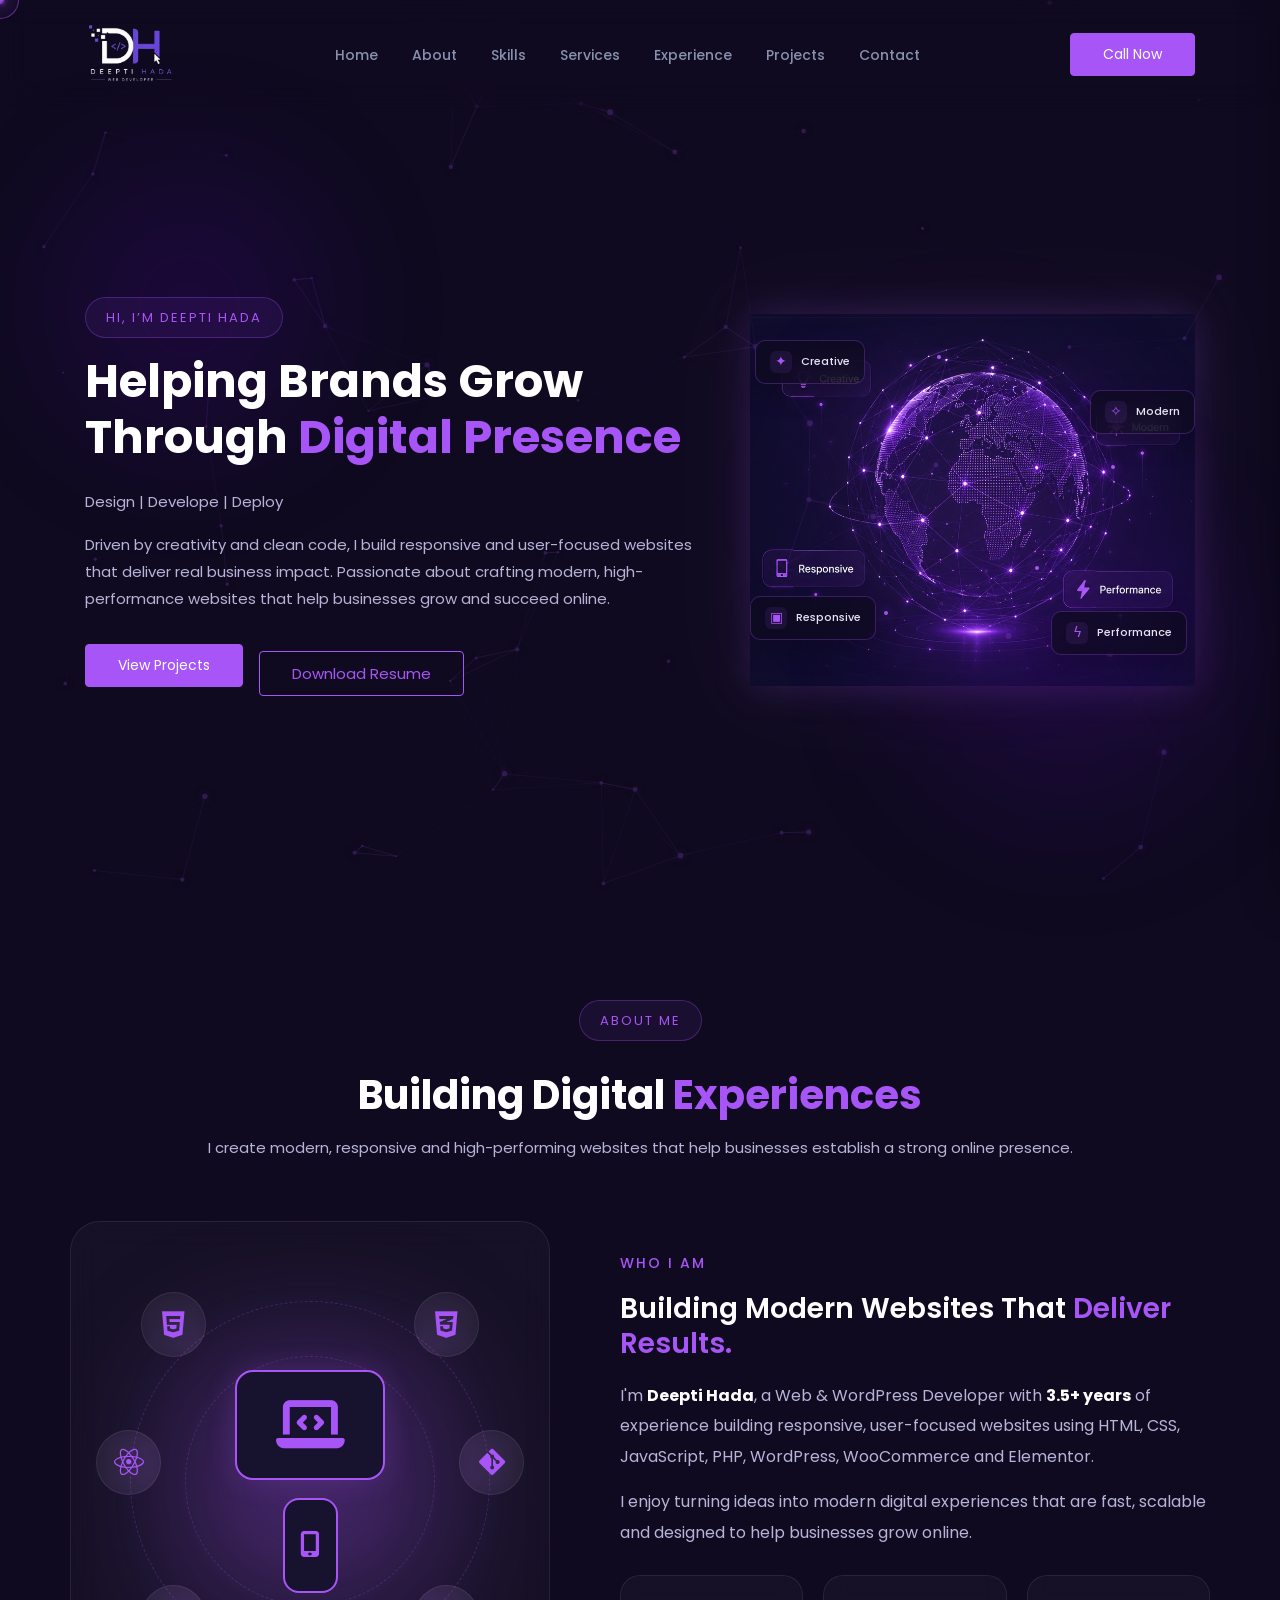
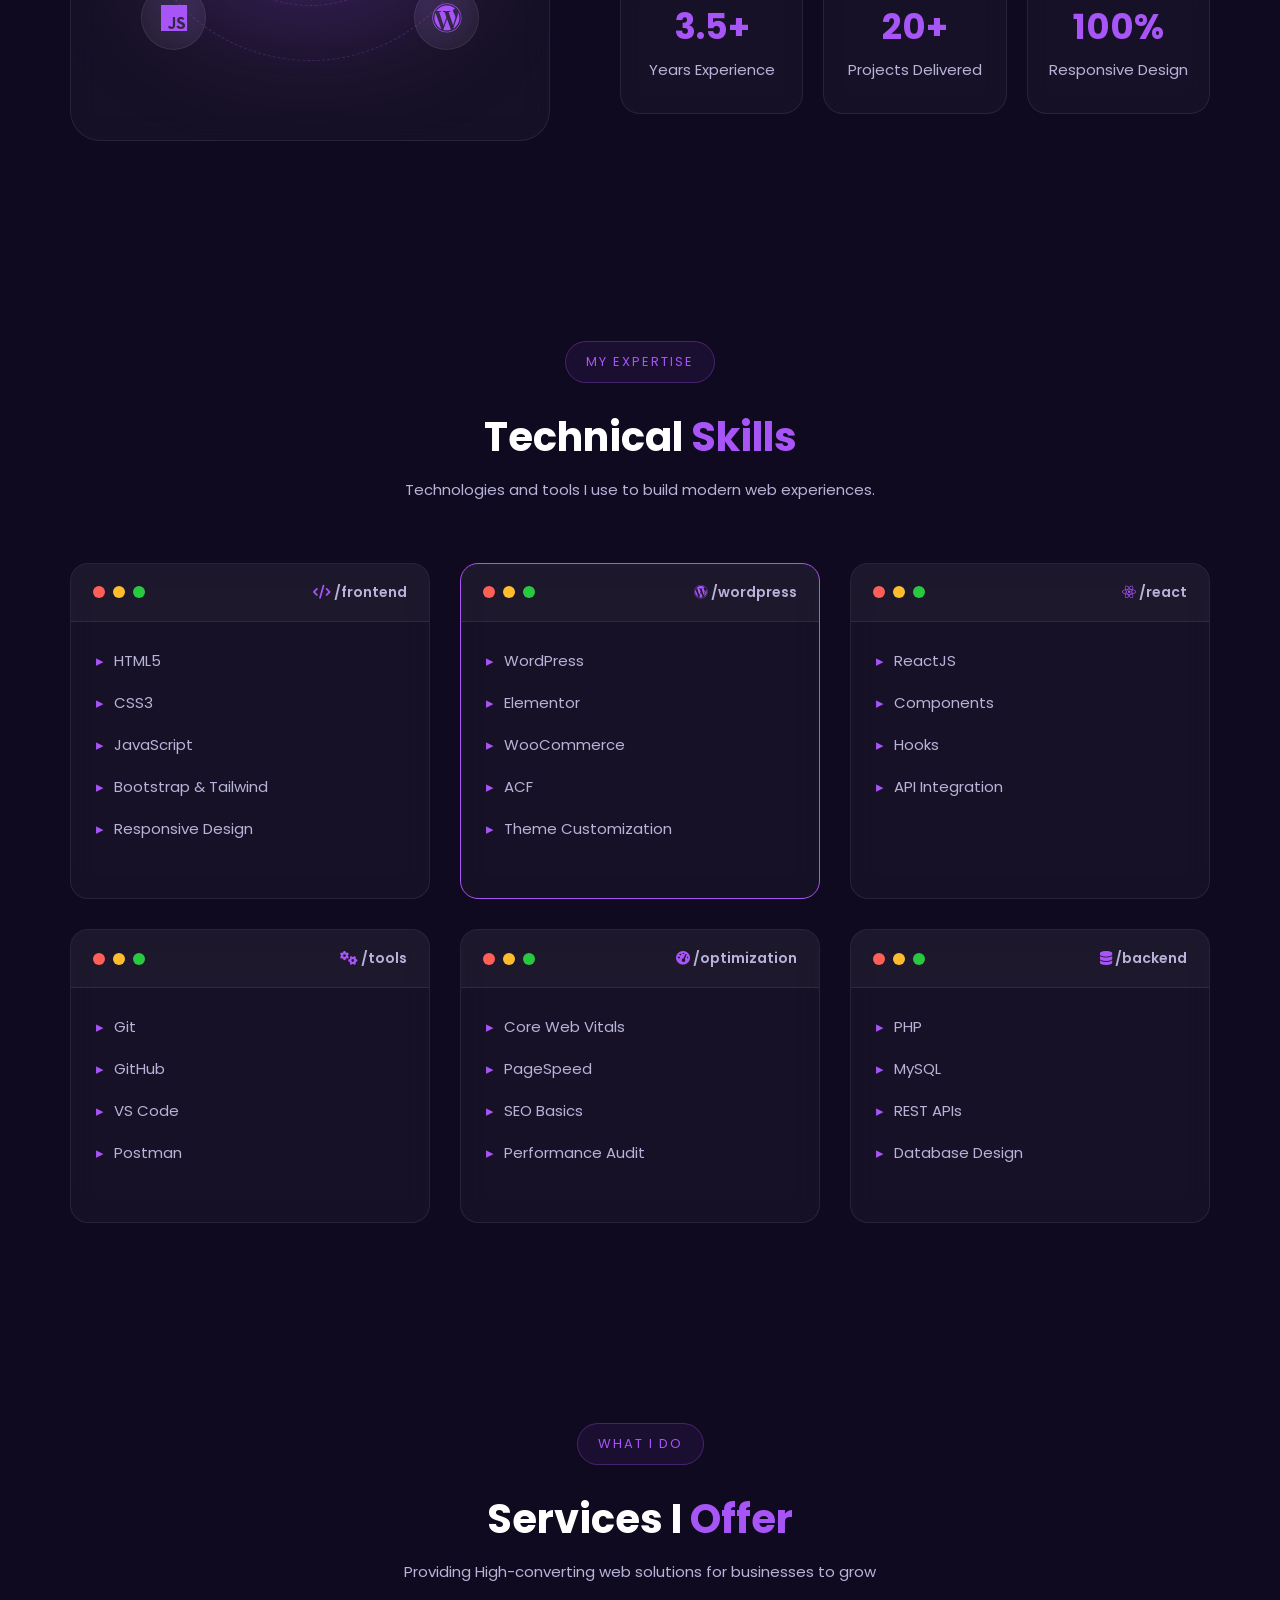
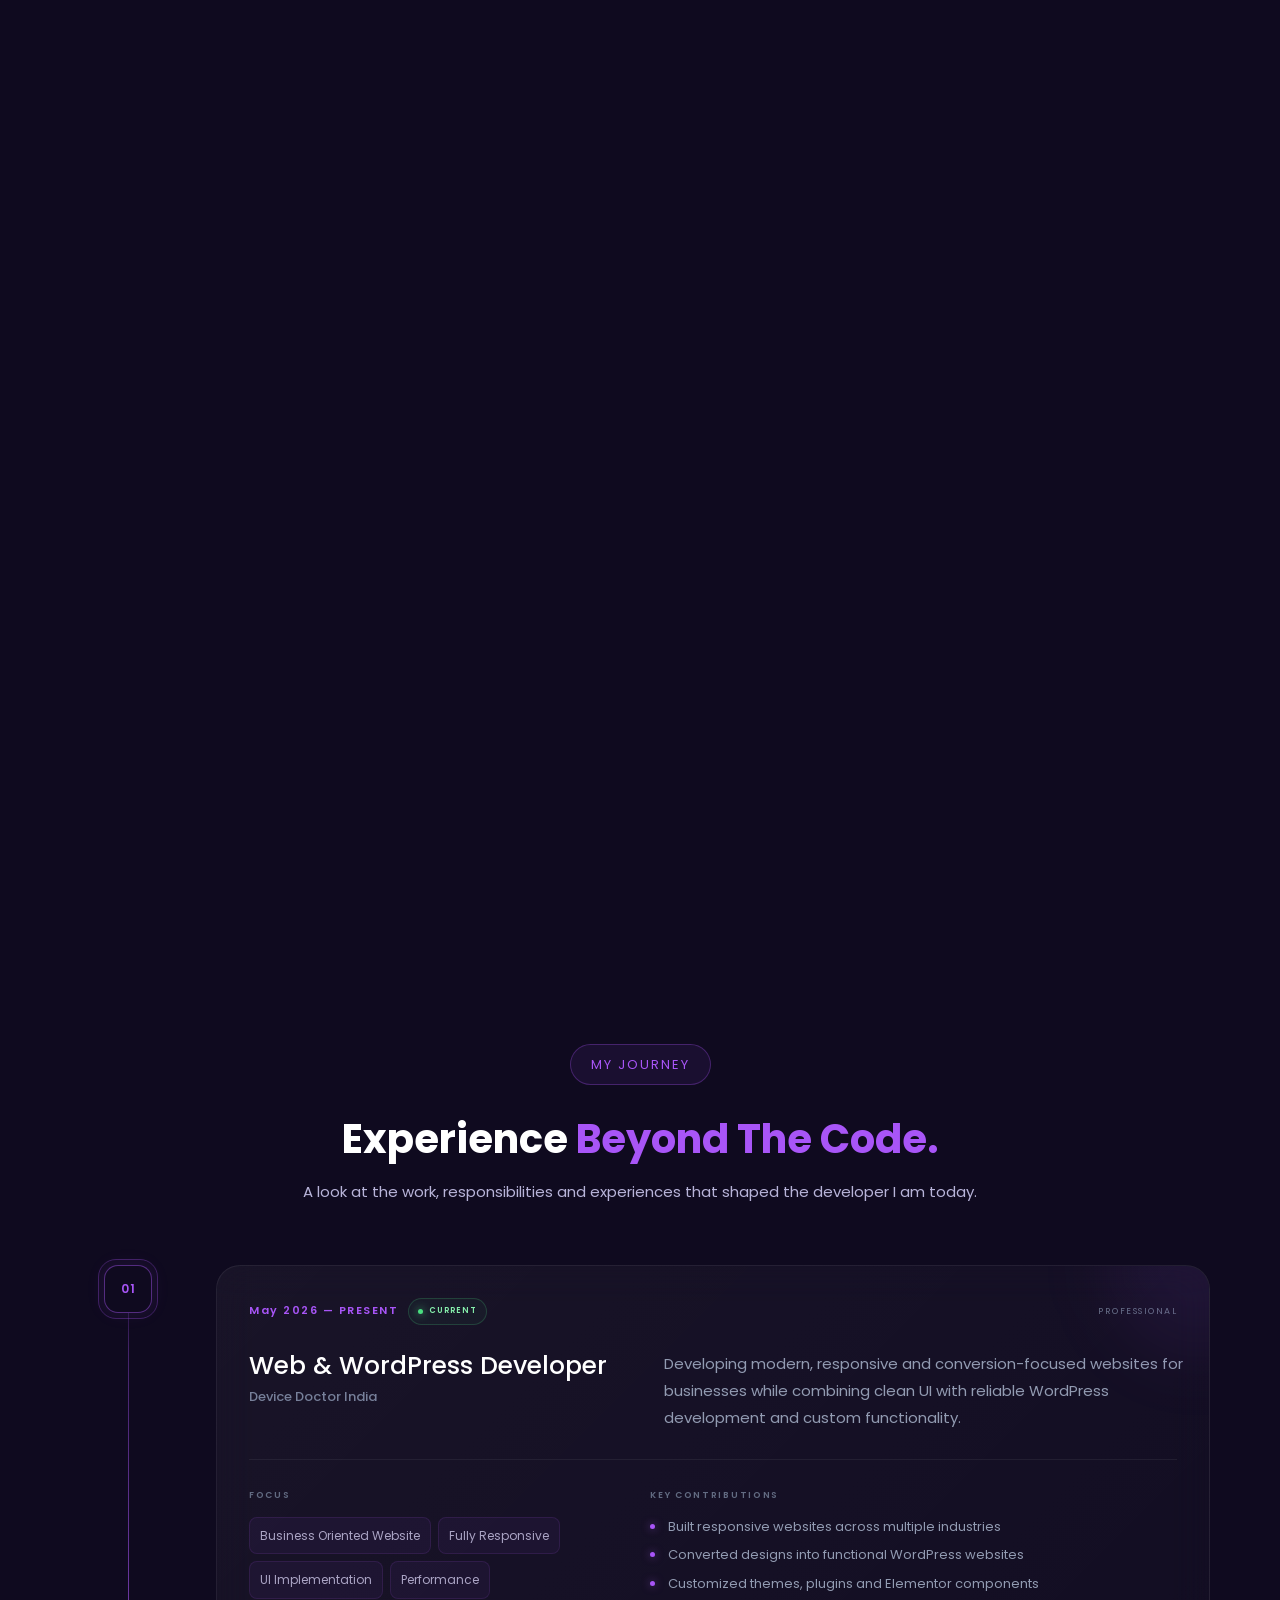
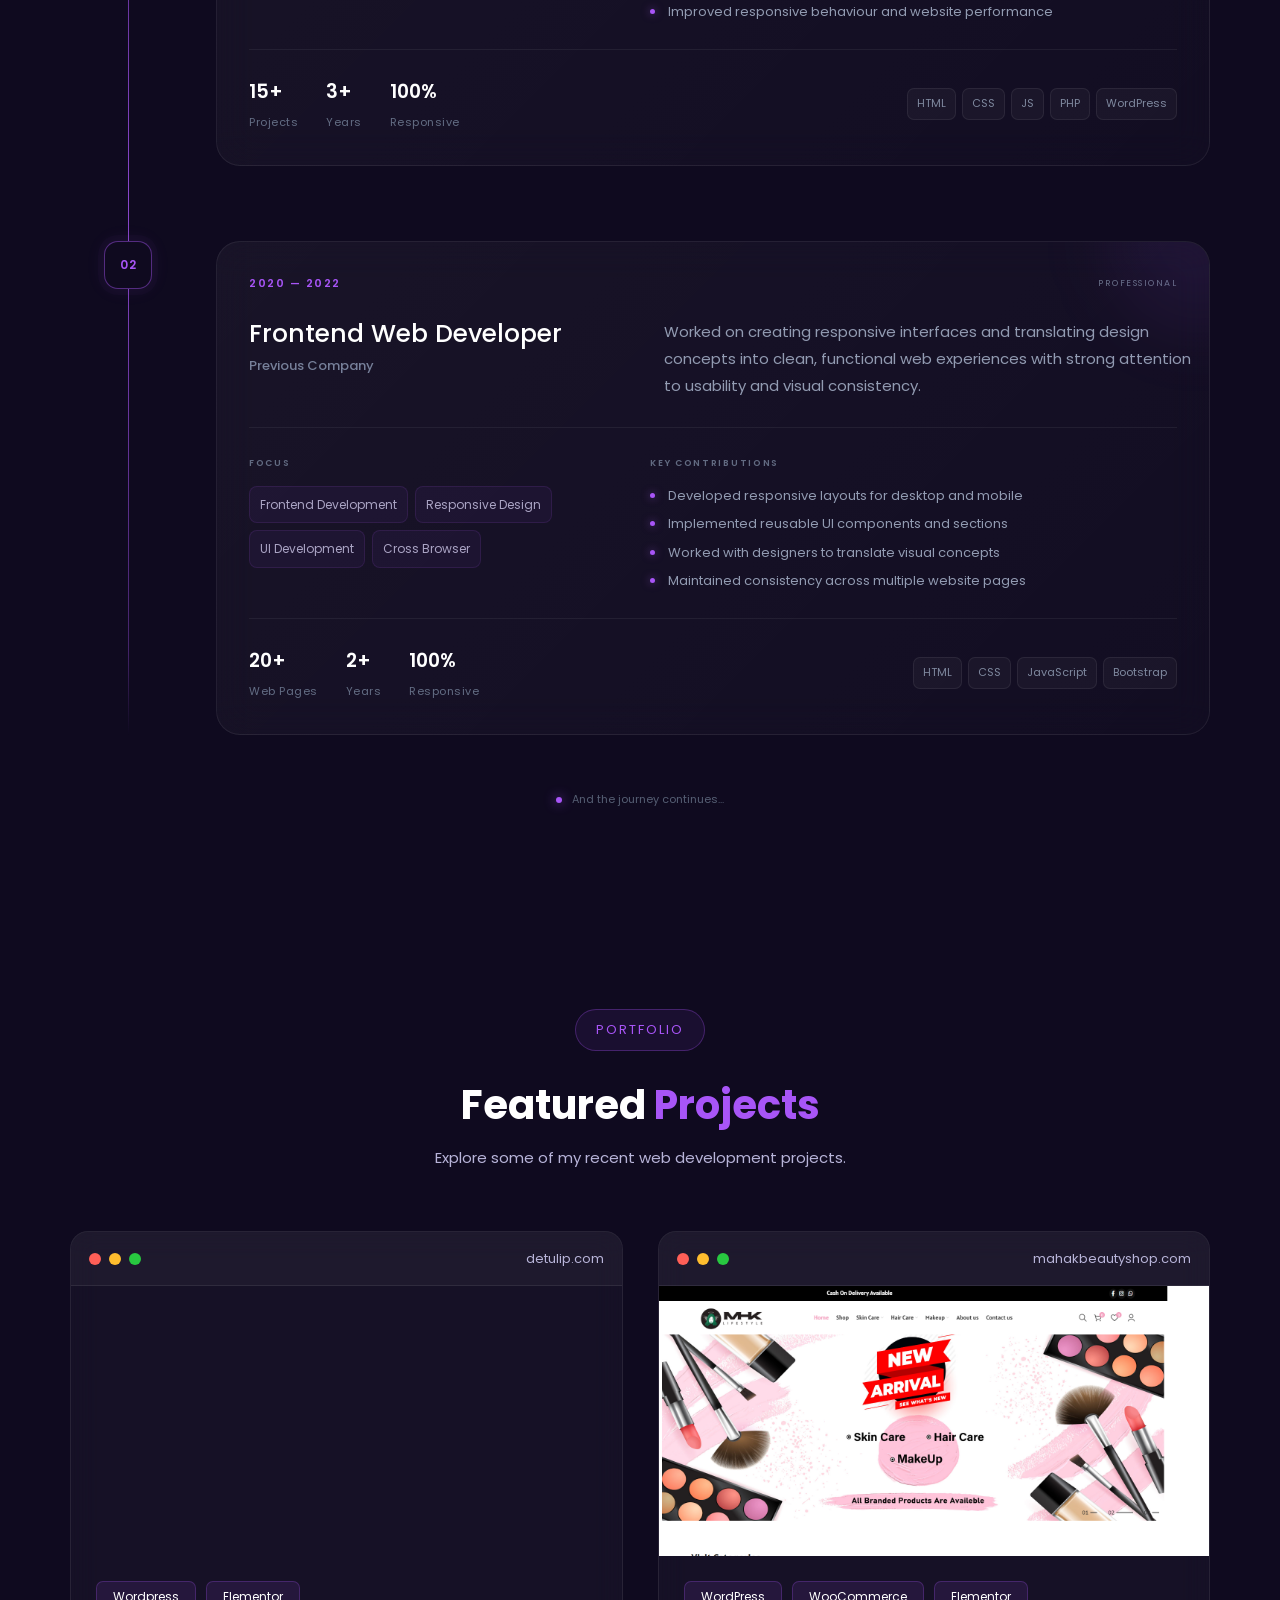
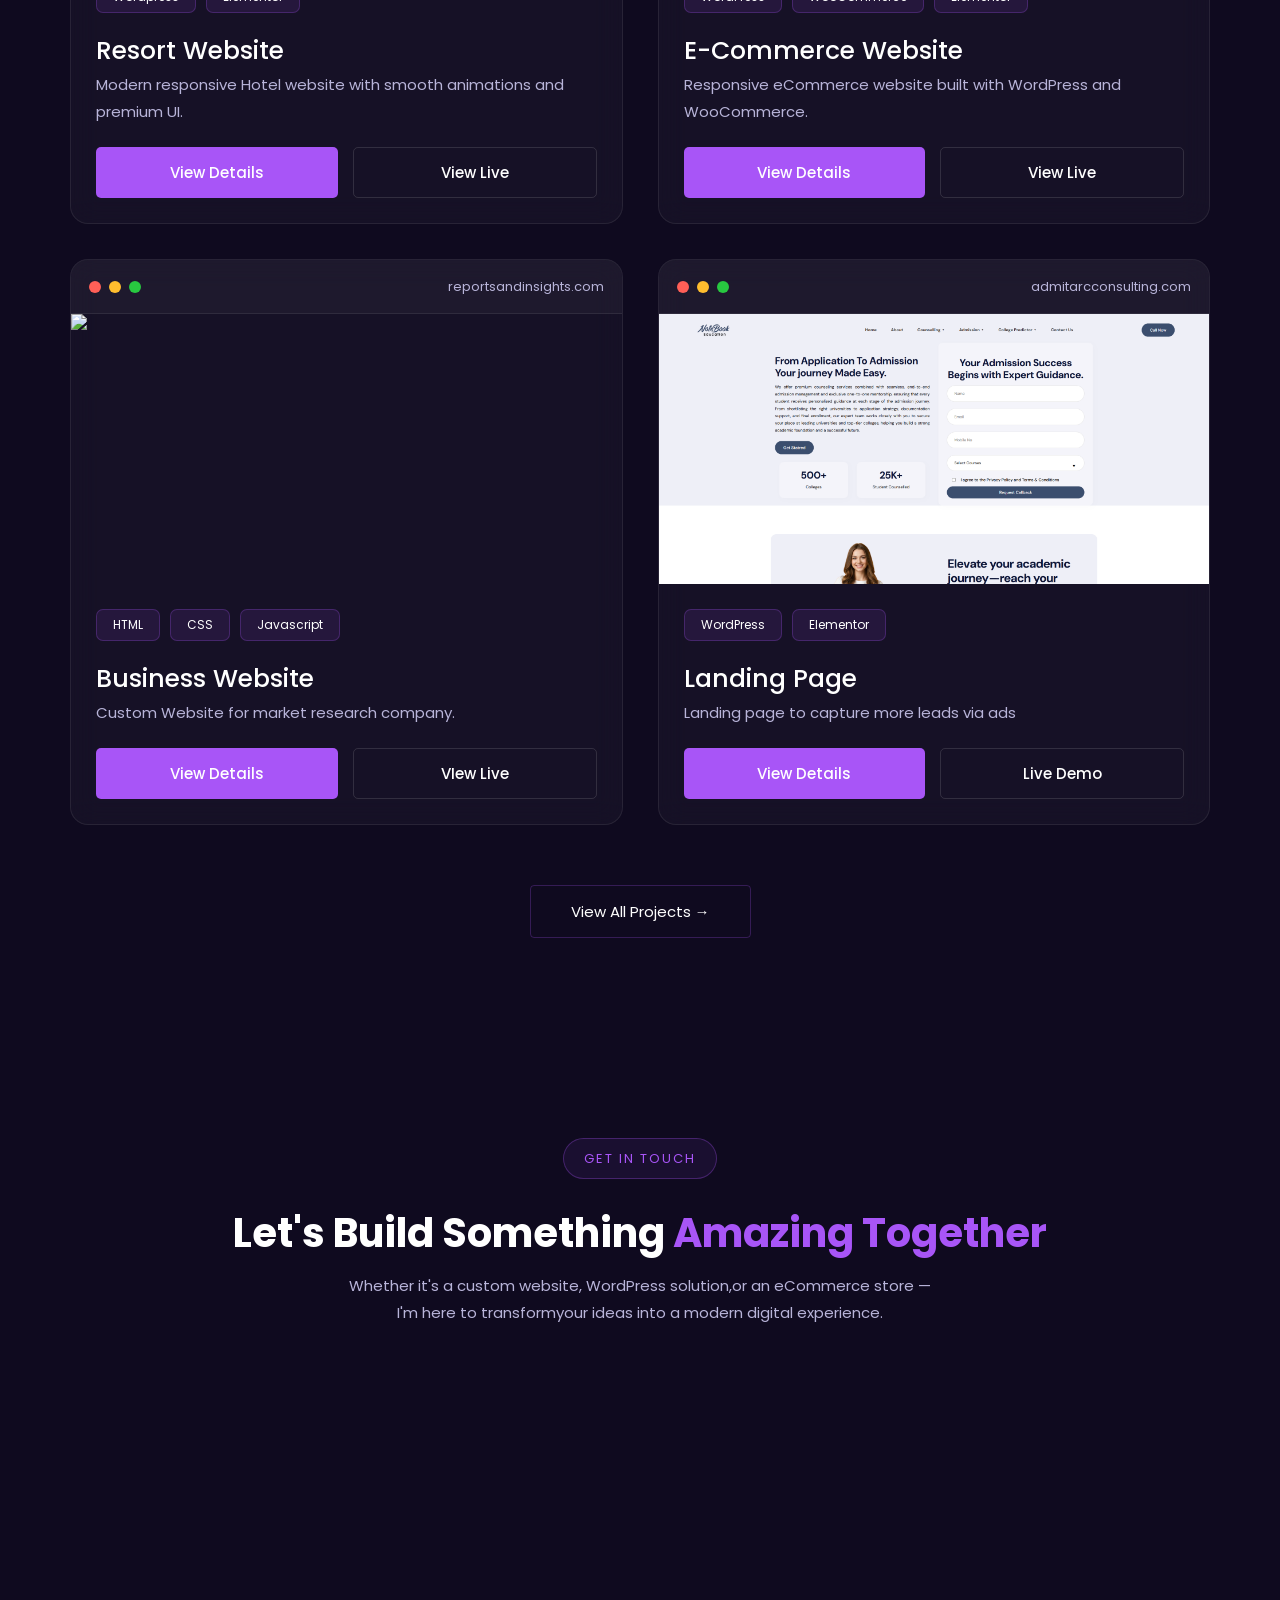
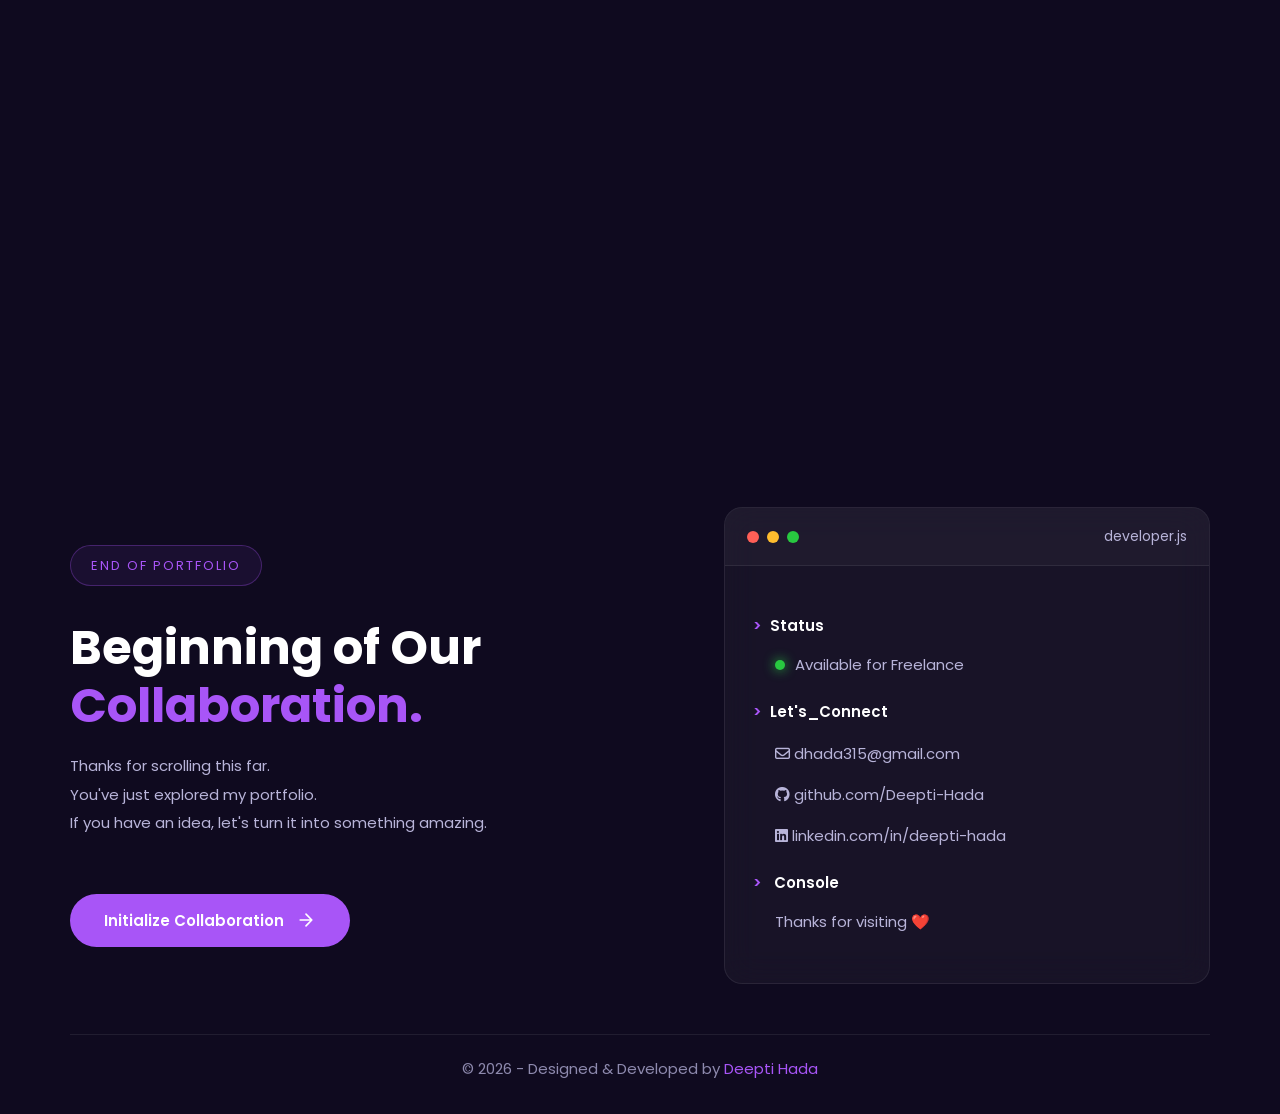
==== index.html @ 0e8aafc5 "Update index.html" ====
<!DOCTYPE html>
<html lang="en">
<head>
<meta charset="UTF-8">
<meta name="viewport" content="width=device-width, initial-scale=1.0">
<link href="https://fonts.googleapis.com/css2?family=JetBrains+Mono:wght@400;500;600&display=swap" rel="stylesheet">
<link rel="stylesheet" href="css/bootstrap.css"/>
<link rel="stylesheet" href="css/style.css"/>
<link rel="stylesheet" href="https://cdnjs.cloudflare.com/ajax/libs/font-awesome/6.7.2/css/all.min.css">
<link href="https://unpkg.com/aos@2.3.1/dist/aos.css" rel="stylesheet">
<title>Deepti Hada | Portfolio</title>
</head>

<body>
<canvas id="networkCanvas"></canvas>
<nav class="navbar">
    <div class="container">
        <div class="logo">
            <img src="images/DH-Logo.png" alt="DH Logo">
        </div>
        <div class="menu desktop-menu">
            <a href="index.html">Home</a>
            <a href="#about">About</a>
            <a href="#skills">Skills</a>
            <a href="#services">Services</a>
            <a href="#experience">Experience</a>
            <a href="#projects">Projects</a>
            <a href="#contact">Contact</a>
        </div>
        <a href="tel:7014209249" class="btn-primary">Call Now</a>
        <!-- Mobile Menu Button -->
        <button class="menu-toggle" aria-label="Open Menu">
            <span></span>
            <span></span>
            <span></span>
        </button>
    </div>
</nav>
<!-- Overlay -->
<div class="menu-overlay"></div>
<!-- Sidebar -->
<div class="mobile-sidebar">
    <div class="sidebar-top">
        <img src="images/DH-Logo.png" alt="DH LOGO">
        <button class="close-menu">
            &times;
        </button>
    </div>
    <div class="sidebar-links">
        <a href="#home">Home</a>
        <a href="#about">About</a>
        <a href="#skills">Skills</a>
        <a href="#services">Services</a>
        <a href="#experience">Experience</a>
        <a href="#projects">Projects</a>
        <a href="#contact">Contact</a>
    </div>
    <div class="sidebar-bottom">
        <a href="tel:7014209249" class="btn-primary">
            Call Now
        </a>
    </div>
</div>
<div class="cursor-dot"></div>
<div class="cursor-ring"></div>

<!------------------- HERO BANNER ----------------->
 <header class="hero" id="home">
  <div class="container">
    <div class="row">
      <div class="col-md-7 d-flex flex-column align-items-start justify-content-center"  data-aos="fade-right">
          <span class="subtitle">Hi, I’m Deepti Hada</span>
          <h1>Helping Brands Grow <br>Through <span class="hl-text dynamic-word"> Modern Websites</span></h1>
          <span class="my-3 ">Design | Develope | Deploy</span>
          <p>Driven by creativity and clean code, I build responsive and user-focused websites that deliver real business impact.
            Passionate about crafting modern, high-performance websites that help businesses grow and succeed online.</p>
          <div class="mt-3 d-md-flex align-items-center justify-content-start">
            <a href="#projects" class="btn-primary mb-3">View Projects</a>
            <a href="Deepti_Resume.pdf" class="btn-secondary ml-md-3">Download Resume</a>
          </div>
        </div>
        
      <div class="col-md-5 text-center hero-visual">

    <div class="globe-wrapper">

        <!-- <div class="globe-orbit orbit-one"></div> -->
        <!-- <div class="globe-orbit orbit-two"></div> -->

        <div class="globe-glow"></div>

        <img src="images/banner-right.png"
             class="hero-globe"
             alt="Digital technology globe">

        <!-- Floating Tags -->

        <div class="globe-tag tag-creative">
            <span class="tag-icon">✦</span>
            <span>Creative</span>
        </div>

        <div class="globe-tag tag-modern">
            <span class="tag-icon">✧</span>
            <span>Modern</span>
        </div>

        <div class="globe-tag tag-responsive">
            <span class="tag-icon">▣</span>
            <span>Responsive</span>
        </div>

        <div class="globe-tag tag-performance">
            <span class="tag-icon">ϟ</span>
            <span>Performance</span>
        </div>

        <!-- Small floating particles -->

        <span class="globe-dot dot-one"></span>
        <span class="globe-dot dot-two"></span>
        <span class="globe-dot dot-three"></span>
        <span class="globe-dot dot-four"></span>

    </div>

</div>

    </div>
  </div>
</header>  

<!-- Banner Effects -->
<div class="glow glow-1"></div>
<div class="glow glow-2"></div>

<!--============================== ABOUT SECTION ===============================-->
<section class="main-section container" id="about" >
<div class="section-heading"  data-aos="fade-up" data-aos-duration="1000">
<span class="subtitle">About Me</span>
<h2>Building Digital <span>Experiences</span></h2>
<p>I create modern, responsive and high-performing websites that help
businesses establish a strong online presence.</p>
</div>

<div class="about-container">
<!-- LEFT -->
<div class="about-left"  data-aos="fade-right" data-aos-duration="1000">
<div class="developer-card-about">
<div class="blob"></div>
<div class="orbit orbit1"></div>
<div class="orbit orbit2"></div>
<!-- CENTER -->
<div class="developer-core">
<div class="monitor">
<i class="fa-solid fa-laptop-code"></i>
</div>
<div class="mobile">
<i class="fa-solid fa-mobile-screen-button"></i>
</div>
</div>

<!-- FLOATING ICONS -->
<div class="tech-anim html">
<i class="fa-brands fa-html5"></i>
</div>

<div class="tech-anim css">
<i class="fa-brands fa-css3-alt"></i>
</div>

<div class="tech-anim js">
<i class="fa-brands fa-js"></i>
</div>

<div class="tech-anim wp">
<i class="fa-brands fa-wordpress"></i>
</div>

<div class="tech-anim react">
<i class="fa-brands fa-react"></i>
</div>

<div class="tech-anim git">
<i class="fa-brands fa-git-alt"></i>
</div>

</div>
</div>

<!-- RIGHT -->
<div class="about-right"  data-aos="fade-left" data-aos-duration="1000">
<span class="about-tag">
WHO I AM
</span>
<h3>Building Modern Websites That<span> Deliver Results.</span>
</h3>

<p>
I'm <strong>Deepti Hada</strong>, a Web & WordPress Developer with
<strong>3.5+ years</strong> of experience building responsive,
user-focused websites using HTML, CSS, JavaScript, PHP,
WordPress, WooCommerce and Elementor.
</p>

<p>
I enjoy turning ideas into modern digital experiences that are
fast, scalable and designed to help businesses grow online.
</p>

<div class="about-stats">
<div class="glass-card">
<h2 class="counter" data-target="3.5">3.5+</h2>
<span>Years Experience</span>
</div>

<div class="glass-card">
<h2 class="counter" data-target="20">20+</h2>
<span>Projects Delivered</span>
</div>

<div class="glass-card">
<h2>100%</h2>
<span>Responsive Design</span>
</div>

</div>
</div>
</div>
</section>
<!--========================= ABOUT SECTION END ==========================-->

<!--======================== SKILLS ====================== -->
 <section class="main-section container" id="skills">
    <div class="section-heading"  data-aos="fade-up" data-aos-duration="1000">
        <span class="subtitle">MY EXPERTISE</span>
        <h2>Technical <span class="hl-text">Skills</span></h2>
        <p>Technologies and tools I use to build modern web experiences.</p>
    </div>

    <div class="skills-grid">
        <div class="skill-card"  data-aos="zoom-in">
            <div class="card-header">
                <div class="dots">
                    <span class="red"></span>
                    <span class="yellow"></span>
                    <span class="green"></span>
                </div>
                <span class="title">
                    <i class="fa-solid fa-code"></i> /frontend
                </span>
            </div>

            <ul>
                <li>HTML5</li>
                <li>CSS3</li>
                <li>JavaScript</li>
                <li>Bootstrap & Tailwind</li>
                <li>Responsive Design</li>
            </ul>
        </div>

        <div class="skill-card featured"  data-aos="zoom-in" data-aos-delay="100">
            <div class="card-header">
                <div class="dots">
                    <span class="red"></span>
                    <span class="yellow"></span>
                    <span class="green"></span>
                </div>
                <span class="title">
                    <i class="fa-brands fa-wordpress"></i> /wordpress
                </span>
            </div>

            <ul>
                <li>WordPress</li>
                <li>Elementor</li>
                <li>WooCommerce</li>
                <li>ACF</li>
                <li>Theme Customization</li>
            </ul>
        </div>

        <div class="skill-card"  data-aos="zoom-in" data-aos-delay="200">
            <div class="card-header">
                <div class="dots">
                    <span class="red"></span>
                    <span class="yellow"></span>
                    <span class="green"></span>
                </div>
                <span class="title">
                    <i class="fa-brands fa-react"></i> /react
                </span>
            </div>

            <ul>
                <li>ReactJS</li>
                <li>Components</li>
                <li>Hooks</li>
                <li>API Integration</li>
            </ul>
        </div>

        <div class="skill-card"  data-aos="zoom-in" data-aos-delay="300">
            <div class="card-header">
                <div class="dots">
                    <span class="red"></span>
                    <span class="yellow"></span>
                    <span class="green"></span>
                </div>
                <span class="title">
                    <i class="fa-solid fa-gears"></i> /tools
                </span>
            </div>

            <ul>
                <li>Git</li>
                <li>GitHub</li>
                <li>VS Code</li>
                <li>Postman</li>
            </ul>
        </div>

        <div class="skill-card"  data-aos="zoom-in" data-aos-delay="400">
            <div class="card-header">
                <div class="dots">
                    <span class="red"></span>
                    <span class="yellow"></span>
                    <span class="green"></span>
                </div>
                <span class="title">
                    <i class="fa-solid fa-gauge-high"></i> /optimization
                </span>
            </div>

            <ul>
                <li>Core Web Vitals</li>
                <li>PageSpeed</li>
                <li>SEO Basics</li>
                <li>Performance Audit</li>
            </ul>
        </div>

        <div class="skill-card"  data-aos="zoom-in" data-aos-delay="500">
            <div class="card-header">
                <div class="dots">
                    <span class="red"></span>
                    <span class="yellow"></span>
                    <span class="green"></span>
                </div>
                <span class="title">
                    <i class="fa-solid fa-database"></i> /backend
                </span>
            </div>

            <ul>
                <li>PHP</li>
                <li>MySQL</li>
                <li>REST APIs</li>
                <li>Database Design</li>
            </ul>
        </div>

    </div>
</section> 
<!--======================== SKILLS END ====================== -->

<!-- ======================= SERVICES ======================== -->
 <section class="main-section container" id="services">

    <div class="section-heading"  data-aos="fade-up" data-aos-duration="1000">
        <span class="subtitle">What I Do</span>
        <h2>Services I <span>Offer</span></h2>
        <p>Providing High-converting web solutions for businesses to grow</p>
    </div>

    <div class="services-grid">

        <div class="service-card"  data-aos="flip-up">
            <div class="service-number">01</div>
            <div class="service-icon">
                <i class="fas fa-code"></i>
            </div>
            <h3>Custom Web Development</h3>
            <p>Responsive websites built using HTML, CSS, JavaScript, React and PHP with clean,
               scalable code.</p>
            <a href="#contact">Get Started <i class="fas fa-arrow-right"></i> </a>
        </div>

        <div class="service-card" data-aos="flip-up" data-aos-delay="100">
            <div class="service-number">02</div>
            <div class="service-icon">
                <i class="fab fa-wordpress"></i>
            </div>
            <h3>WordPress Development</h3>
            <p>Professional WordPress websites with Elementor,
               theme customization, plugin integration and responsive layouts.</p>
            <a href="#contact">Get Started <i class="fas fa-arrow-right"></i></a>
        </div>

        <div class="service-card" data-aos="flip-up" data-aos-delay="200">
            <div class="service-number">03</div>
            <div class="service-icon">
                <i class="fas fa-shopping-cart"></i>
            </div>
            <h3>WooCommerce Stores</h3>
            <p>Complete eCommerce solutions with secure payments,
                optimized checkout and product management.</p>
            <a href="#contact">Get Started <i class="fas fa-arrow-right"></i></a>
        </div>

        <div class="service-card" data-aos="flip-up" data-aos-delay="300">
            <div class="service-number">04</div>
            <div class="service-icon">
                <i class="fas fa-bullseye"></i>
            </div>
            <h3>Landing Pages</h3>
            <p>High-converting landing pages designed for
                products, campaigns and lead generation.</p>
            <a href="#contact">
                Get Started
                <i class="fas fa-arrow-right"></i>
            </a>
        </div>

        <div class="service-card" data-aos="flip-up" data-aos-delay="400">
            <div class="service-number">05</div>
            <div class="service-icon">
                <i class="fas fa-tachometer-alt"></i>
            </div>
            <h3>Performance Optimization</h3>
            <p>Speed optimization, Core Web Vitals,
                SEO improvements and responsive performance.</p>
            <a href="#contact">
                Get Started
                <i class="fas fa-arrow-right"></i>
            </a>
        </div>

        <div class="service-card" data-aos="flip-up" data-aos-delay="500">
            <div class="service-number">06</div>
            <div class="service-icon">
                <i class="fas fa-tools"></i>
            </div>
            <h3>Website Maintenance</h3>
            <p>Ongoing updates, bug fixes, security checks
                and technical support for your website. </p>
            <a href="#contact">Get Started <i class="fas fa-arrow-right"></i></a>
        </div>

    </div>
</section> 
<!-- ======================= SERVICES END ======================== -->

<!--======================= EXPERIENCE SECTION =======================-->
<section class="main-section container" id="experience">

<div class="section-heading"  data-aos="fade-up" data-aos-duration="1000">
<span class="subtitle">MY JOURNEY</span>
<h2>Experience <span>Beyond The Code.</span></h2>
<p>A look at the work, responsibilities and experiences that shaped the developer I am today.</p>
</div>

<div class="career-path">
<!-- EXPERIENCE 01 -->
<article class="career-item current">
<div class="career-marker">
<span>01</span>
<div class="marker-line"></div>
</div>
<div class="career-content">
<div class="career-meta">
<div>
<span class="career-period">May 2026 — PRESENT</span>
<span class="career-current"><i></i> CURRENT</span>
</div>
<span class="career-type">PROFESSIONAL</span>
</div>
<div class="career-main">
<div class="career-title">
<h3>Web & WordPress Developer</h3>
<h4>Device Doctor India</h4>
</div>
<p class="career-summary">
Developing modern, responsive and conversion-focused websites
for businesses while combining clean UI with reliable
WordPress development and custom functionality.
</p>
</div>
<div class="career-details">
<div class="career-block">
<span class="block-label">FOCUS</span>
<div class="focus-items">
<span>Business Oriented Website</span>
<span>Fully Responsive</span>
<span>UI Implementation</span>
<span>Performance</span>
</div>
</div>
<div class="career-block">
<span class="block-label">KEY CONTRIBUTIONS</span>

<ul>
<li>Built responsive websites across multiple industries</li>
<li>Converted designs into functional WordPress websites</li>
<li>Customized themes, plugins and Elementor components</li>
<li>Improved responsive behaviour and website performance</li>
</ul>
</div>

</div>

<div class="career-bottom">

<div class="career-stats">

<div>
<strong>15+</strong>
<span>Projects</span>
</div>

<div>
<strong>3+</strong>
<span>Years</span>
</div>

<div>
<strong>100%</strong>
<span>Responsive</span>
</div>

</div>

<div class="career-tech">
<span>HTML</span>
<span>CSS</span>
<span>JS</span>
<span>PHP</span>
<span>WordPress</span>
</div>

</div>

</div>

</article>


<!-- EXPERIENCE 02 -->
<article class="career-item">

<div class="career-marker">
<span>02</span>
<div class="marker-line"></div>
</div>

<div class="career-content">

<div class="career-meta">
<div>
<span class="career-period">2020 — 2022</span>
</div>
<span class="career-type">PROFESSIONAL</span>
</div>

<div class="career-main">

<div class="career-title">
<h3>Frontend Web Developer</h3>
<h4>Previous Company</h4>
</div>

<p class="career-summary">
Worked on creating responsive interfaces and translating
design concepts into clean, functional web experiences
with strong attention to usability and visual consistency.
</p>

</div>

<div class="career-details">

<div class="career-block">
<span class="block-label">FOCUS</span>

<div class="focus-items">
<span>Frontend Development</span>
<span>Responsive Design</span>
<span>UI Development</span>
<span>Cross Browser</span>
</div>
</div>

<div class="career-block">
<span class="block-label">KEY CONTRIBUTIONS</span>

<ul>
<li>Developed responsive layouts for desktop and mobile</li>
<li>Implemented reusable UI components and sections</li>
<li>Worked with designers to translate visual concepts</li>
<li>Maintained consistency across multiple website pages</li>
</ul>
</div>

</div>

<div class="career-bottom">

<div class="career-stats">

<div>
<strong>20+</strong>
<span>Web Pages</span>
</div>

<div>
<strong>2+</strong>
<span>Years</span>
</div>

<div>
<strong>100%</strong>
<span>Responsive</span>
</div>

</div>

<div class="career-tech">
<span>HTML</span>
<span>CSS</span>
<span>JavaScript</span>
<span>Bootstrap</span>
</div>

</div>

</div>

</article>

</div>

<div class="career-end">
<span></span>
<p>And the journey continues...</p>
</div>
</section>


<!-- ======================= PROJECTS ======================= -->
<section class="main-section container" id="projects">
    <div class="section-heading" data-aos="fade-up" data-aos-duration="1000">
        <span class="subtitle">Portfolio</span>
        <h2>Featured <span>Projects</span></h2>
        <p> Explore some of my recent web development projects. </p>
    </div>

    <div class="projects-grid">
        <!---------- PROJECT 1 -------->
        <div class="project-card" data-project="1"  data-aos="zoom-in-up">
            <div class="browser-bar">
                <div class="browser-dots">
                    <span class="red"></span>
                    <span class="yellow"></span>
                    <span class="green"></span>
                </div>
                <span>detulip.com</span>
            </div>
            <div class="project-image">
                <img src="images/detulip.png" alt="">
            </div>
            <div class="project-info">
                <div class="tech">
                    <span>Wordpress</span>
                    <span>Elementor</span>
                </div>
                <h3>Resort Website</h3>
                <p>Modern responsive Hotel website with smooth animations and premium UI.</p>
                <div class="project-btns">
                    <button class="details-btn">View Details</button>
                    <a href="https://detulip.com" target="_blank">View Live</a>
                </div>
            </div>
        </div>

        <!-------- PROJECT 2 ----------->
        <div class="project-card" data-project="2"  data-aos="zoom-in-up" data-aos-delay="100">
            <div class="browser-bar">
                <div class="browser-dots">
                    <span class="red"></span>
                    <span class="yellow"></span>
                    <span class="green"></span>
                </div>
                <span>mahakbeautyshop.com</span>
            </div>
            <div class="project-image">
                <img src="images/Mahakbeautyshop.png">
            </div>
            <div class="project-info">
                <div class="tech">
                    <span>WordPress</span>
                    <span>WooCommerce</span>
                    <span>Elementor</span>
                </div>
                <h3>E-Commerce Website</h3>
                <p>Responsive eCommerce website built with WordPress and WooCommerce.</p>
                <div class="project-btns">
                    <button class="details-btn">View Details</button>
                    <a href="https://mahakbeautyshop.com">View Live</a>
                </div>
            </div>
        </div>

        <!-------- PROJECT 3 ---------->
        <div class="project-card" data-project="3"   data-aos="zoom-in-up" data-aos-delay="200">
            <div class="browser-bar">
                <div class="browser-dots">
                    <span class="red"></span>
                    <span class="yellow"></span>
                    <span class="green"></span>
                </div>
                <span>reportsandinsights.com</span>
            </div>
            <div class="project-image">
                <img src="images/DAV.png">
            </div>
            <div class="project-info">
                <div class="tech">
                    <span>HTML</span>
                    <span>CSS</span>
                    <span>Javascript</span>
                </div>
                <h3>Business Website</h3>
                <p>Custom Website for market research company.</p>
                <div class="project-btns">
                    <button class="details-btn">View Details</button>
                    <a href="https://reportsandinsights.com">VIew Live</a>
                </div>
            </div>
        </div>
        <!---------- PROJECT 4 ---------->
          <div class="project-card" data-project="4"   data-aos="zoom-in-up" data-aos-delay="300">
            <div class="browser-bar">
                <div class="browser-dots">
                    <span class="red"></span>
                    <span class="yellow"></span>
                    <span class="green"></span>
                </div>
                <span>admitarcconsulting.com</span>
            </div>
            <div class="project-image">
                <img src="images/NB.png">
            </div>
            <div class="project-info">
                <div class="tech">
                    <span>WordPress</span>
                    <span>Elementor</span>
                </div>
                <h3>Landing Page</h3>
                <p>Landing page to capture more leads via ads</p>
                <div class="project-btns">
                    <button class="details-btn">View Details</button>
                    <a href="#">Live Demo</a>
                </div>
            </div>
        </div>
    </div>

    <div class="view-all">
        <a href="projects.html">
            View All Projects →
        </a>
    </div>
</section>

<!-- ======================= POPUP ======================= -->
<div class="project-popup">
    <div class="popup-box">
        <button class="close-popup"> × </button>
        <div class="popup-left">
            <video id="popupVideo" controls></video>
        </div>
        <div class="popup-right">
            <span class="popup-category">Web Development </span>
            <h2 id="popupTitle">
            </h2>
            <p id="popupDescription">
            </p>
            <h4>Features</h4>
            <ul id="popupFeatures"> </ul>
            <h4>Technologies</h4>
            <div id="popupTech"> </div>
            <div class="popup-buttons">
                <a id="popupLive"> Live Demo </a>
                <a id="popupGithub">GitHub </a>
            </div>
        </div>
    </div>
</div>


<!--======================== CONTACT SECTION ====================-->
<section class="main-section container" id="contact" >
    <div class="section-heading" data-aos="fade-up" data-aos-duration="1000">
        <span class="subtitle">Get In Touch</span>
        <h2>Let's Build Something <span>Amazing Together</span></h2>
         <p>Whether it's a custom website, WordPress solution,or an eCommerce store —
            <br> I'm here to transformyour ideas into a modern digital experience.
         </p>
    </div>

    <div class="contact-wrapper">
        <!-- LEFT SIDE -->
        <div class="contact-left" data-aos="fade-right">
            <div class="status-box">
                <span class="status-dot"></span>
                <div>
                    <h4>Available for Freelance</h4>
                    <p>Currently accepting new projects.</p>
                </div>
            </div>
            <div class="timeline">
                <!-- ITEM-1 -->
                <div class="timeline-item">
                    <div class="timeline-icon">
                        <i class="fa-solid fa-envelope"></i>
                    </div>
                    <div class="timeline-content">
                        <h4>Email</h4>
                        <a href="mailto:deeptihada12@gmail.com">
                           deeptihada12@gmail.com
                        </a>
                    </div>
                </div>

                <!-- ITEM-2 -->
                <div class="timeline-item">
                    <div class="timeline-icon">
                        <i class="fa-solid fa-phone"></i>
                    </div>
                    <div class="timeline-content">
                        <h4>Phone</h4>
                        <a href="tel:+917014209249">
                            +91 7014209249
                        </a>
                    </div>
                </div>

                <!-- ITEM-3 -->
                <div class="timeline-item">
                    <div class="timeline-icon">
                        <i class="fa-solid fa-location-dot"></i>
                    </div>
                    <div class="timeline-content">
                        <h4>Location</h4>
                        <p>Kota, Rajasthan</p>
                    </div>
                </div>

                <!-- ITEM-4 -->
                <div class="timeline-item">
                    <div class="timeline-icon">
                        <i class="fa-solid fa-clock"></i>
                    </div>
                    <div class="timeline-content">
                        <h4>Response Time</h4>
                        <p>Usually within 24 Hours</p>
                    </div>
                </div>
            </div>
        </div>
        <!-- RIGHT SIDE -->
        <div class="contact-right" data-aos="flip-up" data-aos-delay="200">
            <h3>Tell Me About Your Project</h3>
            <p>Fill out the form and I'll get back to you soon.</p>
            <form action="https://api.web3forms.com/submit" method="POST">
                  <input type="hidden" name="access_key" value="5024a31f-a30e-4b47-9979-039932355373">
                <input type="hidden" name="subject" value="New Portfolio Inquiry">
                <div class="input-row">
                    <div class="input-group">
                        <input type="text" name="name" placeholder="Your Name" required>
                    </div>
                    <div class="input-group">
                        <input type="email" name="email" placeholder="Email Address" required>
                    </div>
                </div>
                <div class="input-row">
                     <div class="input-group">
                        <input type="text" name="phone-number" placeholder="Contact No." required>
                    </div>
                    <div class="input-group">
                        <select name="type" required>
                            <option selected disabled>Project Type</option>
                            <option>Business Website</option>
                            <option>WordPress Website</option>
                            <option>E-Commerce Website</option>
                            <option>Landing Page</option>
                            <option>Custom Website</option>
                            <option>Website Redesign</option>
                            <option>Other</option>
                        </select>
                    </div>
                </div>
                
                <div class="input-group">
                    <textarea rows="3" name="message" placeholder="Tell me about your project..."></textarea>
                </div>
                <button class="contact-btn"> Send Message <i class="fa-solid fa-paper-plane"></i></button>
            </form>
        </div>
    </div>
</section>
<!-- ======================= CONTACT END ======================= -->

<!--======================== FOOTER START ====================== -->
<section class="main-section container pb-3">
    <div class="footer-wrapper">
        <!-- LEFT -->
        <div class="footer-left"  data-aos="fade-right">
            <span class="subtitle">END OF PORTFOLIO</span>
            <h2>Beginning of Our <span>Collaboration.</span> </h2>
             <p>Thanks for scrolling this far.<br>You've just explored my portfolio.
              <br>If you have an idea, let's turn it into something amazing.
             </p>
             <a href="#contact" class="footer-btn">Initialize Collaboration 
            <svg width="20" height="20"viewBox="0 0 24 24" fill="none">
                    <path d="M5 12H19M19 12L12 5M19 12L12 19" stroke="currentColor" stroke-width="2" stroke-linecap="round" stroke-linejoin="round"/>
                </svg>  
            </a>
        </div>

        <!-- RIGHT -->
        <div class="developer-card"  data-aos="fade-left">
            <div class="card-header">
                <div class="dots">
                    <span class="red"></span>
                    <span class="yellow"></span>
                    <span class="green"></span>
                </div>
                <span>developer.js</span>
            </div>

            <div class="card-body">
                <div class="line">
                    <span class="prompt">></span>Status
                </div>
                  <div class="answer">
                    <span class="online"></span>Available for Freelance
                  </div>

                <div class="line">
                    <span class="prompt">></span>Let's_Connect
                </div>

                <div class="links">
                  <a href="mailto:dhada315@gmail.com"><i class="fa-regular fa-envelope"></i> dhada315@gmail.com</a>
                  <a href="https://github.com/Deepti-Hada"><i class="fa-brands fa-github"></i> github.com/Deepti-Hada</a>
                  <a href="in/deepti-h-947360262"><i class="fa-brands fa-linkedin"></i> linkedin.com/in/deepti-hada</a>
                </div>

                <div class="line">
                     <span class="prompt">></span> Console
                </div>
                    <div class="answer">
                      Thanks for visiting ❤️
                    </div>
            </div>
        </div>
    </div>

    <div class="footer-bottom">
        <p>© 2026 - Designed & Developed by <span>Deepti Hada</span> </p>
    </div>
</section>
<button id="scrollTopBtn" class="scroll-top" aria-label="Scroll to top">
    <i class="fa-solid fa-angle-up"></i>
</button>
<!-- ========================= FOOTER END======================= -->
 
<script src="https://unpkg.com/aos@2.3.1/dist/aos.js"></script>
<script src="JS/script.js"></script>

</body>
</html>
---- css/style.css ----
@import url("https://fonts.googleapis.com/css2?family=Poppins:wght@200;300;400;500;600;700&display=swap");

* {
  margin: 0;
  padding: 0;
  box-sizing: border-box;
  font-family: 'poppins', sans-serif;
  /* font-family:'JetBrains Mono', monospace; */
}
html{
  scroll-behavior:smooth;
}

/* BACKGROUND */
body {
  background: #0F0A1F;
  color: #B8B4D9;
  line-height: 1.8;
  font-size:15px;
  overflow-x: hidden;
}
#networkCanvas{
position:fixed;
top:0;
left:0;
width:100%;
height:100%;
z-index:-1;
pointer-events:none;
opacity:.25;
}

h1{
  font-size:3rem;
  font-weight: 700;
  color:#ffffff;
}
h2{
  font-size:2.5rem;
  font-weight: 700;
  color:#ffffff;
}
.btn-primary{
    display: inline-flex;
    align-items: center;
    justify-content: center;
    padding: 8px 32px;
    border-radius: 4px;
    background: #A855F7;
    border:1px solid #A855F7;
    color: #fff;
    text-decoration: none;
    font-weight: 400;
    font-size: 14px;
    transition: all .3s ease;
}

.btn-primary:hover{
    transform:translateY(-2px);
    box-shadow:0 0 20px rgba(168,85,247,.9);
    background: #C084FC;
    border:1px solid #A855F7;
}
.btn-secondary{
    display:inline-flex;
    align-items:center;
    justify-content:center;
    padding:8px 32px;
    border:1px solid #A855F7;
    border-radius:4px;
    color:#A855F7;
    text-decoration:none;
    background:transparent;
    transition:.3s;
}
.btn-secondary:hover{
    background:#A855F7;
    color:#fff;
    transform:translateY(-2px);
    box-shadow:0 0 20px rgba(168,85,247,.5);
}
/*--------- NAVBAR ---------*/
.navbar{
   background: transparent;
   padding: 22px 0px;
   text-align: center;
   z-index: 1000;
   margin-bottom: -100px;
   transition: all 0.3s ease;
   position: fixed;
    top: 0;
    left: 0;
    right: 0;
    backdrop-filter: blur(15px);
    -webkit-backdrop-filter: blur(15px);
}
.navbar-active{
    background: rgba(15, 10, 31, 0.75);
    backdrop-filter: blur(8px);
    -webkit-backdrop-filter: blur(8px);
    border-bottom: 1px solid rgba(168,85,247,0.15);
    box-shadow: 0 4px 20px rgba(0,0,0,0.15);
}
.navbar .menu a{
  margin: 0 15px;
    color: #8892b0;
    font-size: 14px;
    font-size: 14px;
    text-decoration: none;
    font-weight: 500;
    transition: all .2s ease-in-out;
}
.navbar .menu a:hover{
  color:#e2e8f0;
  text-shadow: 0 0 10px #4c4c4c, 0 0 20px #ff15ed, 0 0 30px #3d64bb;
}
.logo img{
    width: 100px;
}

/*================ MOBILE MENU ===============*/
.menu-toggle{
display:none;
width:52px;
height:52px;
border:none;
outline:none;
cursor:pointer;
background:rgba(255,255,255,.04);
backdrop-filter:blur(20px);
border:1px solid rgba(168,85,247,.18);
border-radius:16px;
position:relative;
transition:.35s;
overflow:hidden;
}
.menu-toggle:hover{
border-color:#A855F7;
box-shadow:
0 0 18px rgba(168,85,247,.35),
0 0 35px rgba(168,85,247,.15);
}
.menu-toggle span{
position:absolute;
left:50%;
transform:translateX(-50%);
height:2px;
background:#fff;
border-radius:10px;
transition:.35s;
}
.menu-toggle span:nth-child(1){
width:14px;
top:16px;
}
.menu-toggle span:nth-child(2){
width:24px;
top:24px;
}

.menu-toggle span:nth-child(3){
width:24px;
top:32px;
}

/*--------------- OVERLAY ----------------*/
.menu-overlay{
position:fixed;
inset:0;
background:rgba(0,0,0,.45);
backdrop-filter:blur(5px);
opacity:0;
visibility:hidden;
transition:.35s;
z-index:9998;
}

.menu-overlay.active{
opacity:1;
visibility:visible;
}

/*----------SIDEBAR ------------*/
.mobile-sidebar{
position:fixed;
top:0;
right:-340px;
width:320px;
height:100vh;
background:rgba(15,10,31,.95);
backdrop-filter:blur(25px);
border-left:1px solid rgba(168,85,247,.15);
box-shadow:
-15px 0 40px rgba(0,0,0,.35);
transition:.45s cubic-bezier(.77,0,.18,1);
z-index:9999;
display:flex;
flex-direction:column;
}

.mobile-sidebar.active{
right:0;
}

.sidebar-top{
padding:30px;
display:flex;
align-items:center;
justify-content:space-between;
border-bottom:1px solid rgba(255,255,255,.05);
}

.sidebar-top img{
width:90px;
}

.close-menu{
width:45px;
height:45px;
border:none;
cursor:pointer;
background:rgba(255,255,255,.05);
border-radius:12px;
font-size:26px;
color:#fff;
transition:.3s;
}

.close-menu:hover{
background:#A855F7;
transform:rotate(90deg);
}

.sidebar-links{
display:flex;
flex-direction:column;
padding:35px 30px;
gap:8px;
flex:1;
}

.sidebar-links a{
position:relative;
padding:15px 20px;
text-decoration:none;
color:#B8B4D9;
font-size:17px;
font-weight:500;
border-radius:14px;
transition:.3s;
overflow:hidden;
}

.sidebar-links a:hover{
background:rgba(168,85,247,.12);
color:#fff;
padding-left:30px;
}

.sidebar-links a::before{
content:"";
position:absolute;
left:0;
top:50%;
transform:translateY(-50%);
width:4px;
height:0;
background:#A855F7;
border-radius:5px;
transition:.3s;
}

.sidebar-links a:hover::before{
height:60%;
}

.sidebar-bottom{
padding:30px;
border-top:1px solid rgba(255,255,255,.05);
}

.sidebar-bottom .btn-primary{
display:block;
text-align:center;
}

/*------------ICON ANIMATION ------------*/

.menu-toggle.active span:nth-child(1){
top:24px;
width:24px;
transform:translateX(-50%) rotate(45deg);
}

.menu-toggle.active span:nth-child(2){
opacity:0;
}

.menu-toggle.active span:nth-child(3){
top:24px;
transform:translateX(-50%) rotate(-45deg);
}

/*---------RESPONSIVE ---------*/

@media(max-width:991px){
.desktop-menu,
.navbar .btn-primary{
display:none;
}
.menu-toggle{
display:block;
}
.logo img{
width:90px;
}
}
@media(max-width:480px){
.mobile-sidebar{
width:100%;
right:-100%;
} 

}

/*========================= CUSTOM CURSOR =========================*/
body{
cursor:none;
}
.cursor-dot,
.cursor-ring{
position:fixed;
top:0;
left:0;
pointer-events:none;
z-index:99999;
transform:translate(-50%,-50%);
transition:transform .15s ease;
}
.cursor-dot{
width:8px;
height:8px;
background:#A855F7;
border-radius:50%;
box-shadow:0 0 15px rgba(168,85,247,.8);
}
.cursor-ring{
width:38px;
height:38px;
border:1.5px solid rgba(168,85,247,.5);
border-radius:50%;
background:rgba(168,85,247,.05);
backdrop-filter:blur(2px);
transition:
width .25s,
height .25s,
border-color .25s,
background .25s;
}

/* Hover Effect */

.cursor-ring.hover{
width:60px;
height:60px;
border-color:#A855F7;
background:rgba(168,85,247,.12);
}

.cursor-dot.hover{
transform:translate(-50%,-50%) scale(1.6);
}

/*--------- Hide on Mobile -------- */

@media(max-width:992px){

body{
cursor:auto;
}

.cursor-dot,
.cursor-ring{
display:none;
}

}

/*================ HERO BANNER ================ */
 .hero{
  height:100vh;
  display: flex;
  justify-content: center;
  align-items: center;
  padding-top: 100px; 
} 

h1{
  font-size:2.9rem;
  font-weight: 700;
  color:#ffffff;
}
.hl-text{
  color:#A855F7;
  /* background:linear-gradient(90deg,#62368b,#a855f7);
  -webkit-background-clip:text;
  color:transparent; */
}
.hero img{
    width:100%;
}
.dynamic-word{
    display:inline-block;
    color:#A855F7;
    min-width:360px;
    transition:opacity .35s ease, transform .35s ease;
}

.dynamic-word.change-out{
    opacity:0;
    transform:translateY(10px);
}

.dynamic-word.change-in{
    opacity:1;
    transform:translateY(0);
}

@media(max-width:768px){
    .dynamic-word{
        min-width:0;
    }
}

/* MOBILE */
@media(max-width:768px){
    .hero{
        height:auto;
        padding-top:200px
    }
  .hero h1{
    font-size: 1.9rem;
        line-height: 1.4;
  }
}


/*================================
HERO GLOBE
================================*/

.hero-visual{
    display:flex;
    align-items:center;
    justify-content:center;
}

.globe-wrapper{
    position:relative;
    width:100%;
    max-width:500px;
    height:430px;
    display:flex;
    align-items:center;
    justify-content:center;
}

/*================================
GLOBE
================================*/

.hero-globe{
    position:relative;
    width:92%;
    max-width:460px;
    z-index:3;
    mix-blend-mode:screen;
    animation:globeFloat 6s ease-in-out infinite;
    filter:
        drop-shadow(0 0 18px rgba(168,85,247,.18))
        drop-shadow(0 0 45px rgba(168,85,247,.08));
}

@keyframes globeFloat{

    0%,100%{
        transform:translateY(0) scale(1);
    }

    50%{
        transform:translateY(-8px) scale(1.015);
    }

}

/*================================
GLOBE GLOW
================================*/

.globe-glow{
    position:absolute;
    width:250px;
    height:250px;
    border-radius:50%;
    background:rgba(168,85,247,.12);
    filter:blur(70px);
    z-index:1;
    animation:glowPulse 5s ease-in-out infinite;
}

@keyframes glowPulse{

    0%,100%{
        opacity:.35;
        transform:scale(.9);
    }

    50%{
        opacity:.65;
        transform:scale(1.1);
    }

}

/*================================
FLOATING TAGS
================================*/

.globe-tag{
    position:absolute;
    z-index:10;
    display:flex;
    align-items:center;
    gap:9px;
    padding:10px 14px;
    border:1px solid rgba(168,85,247,.28);
    border-radius:10px;
    background:rgba(15,10,31,.72);
    backdrop-filter:blur(12px);
    -webkit-backdrop-filter:blur(12px);
    color:#e8e2f5;
    font-size:11px;
    font-weight:500;
    box-shadow:
        0 8px 25px rgba(0,0,0,.25),
        0 0 20px rgba(168,85,247,.05);
    transition:all .3s ease;
}

.globe-tag:hover{
    border-color:rgba(168,85,247,.7);
    background:rgba(168,85,247,.12);
    box-shadow:
        0 0 20px rgba(168,85,247,.2),
        0 8px 30px rgba(0,0,0,.3);
    transform:translateY(-3px) scale(1.03);
}

.tag-icon{
    width:22px;
    height:22px;
    display:flex;
    align-items:center;
    justify-content:center;
    border-radius:6px;
    color:#A855F7;
    background:rgba(168,85,247,.1);
    font-size:14px;
}

/*================================
TAG POSITIONS
================================*/

.tag-creative{
    top:55px;
    left:5px;
    animation:tagFloatOne 4s ease-in-out infinite;
}

.tag-modern{
    top:105px;
    right:0;
    animation:tagFloatTwo 4.5s ease-in-out infinite;
}

.tag-responsive{
    bottom:75px;
    left:0;
    animation:tagFloatThree 5s ease-in-out infinite;
}

.tag-performance{
    bottom:60px;
    right:8px;
    animation:tagFloatFour 4.2s ease-in-out infinite;
}

/*================================
TAG ANIMATIONS
================================*/

@keyframes tagFloatOne{

    0%,100%{
        transform:translateY(0);
    }

    50%{
        transform:translateY(-10px);
    }

}

@keyframes tagFloatTwo{

    0%,100%{
        transform:translateY(0);
    }

    50%{
        transform:translateY(8px);
    }

}

@keyframes tagFloatThree{

    0%,100%{
        transform:translateY(0);
    }

    50%{
        transform:translateY(-7px);
    }

}

@keyframes tagFloatFour{

    0%,100%{
        transform:translateY(0);
    }

    50%{
        transform:translateY(9px);
    }

}

/*================================
PARTICLES
================================*/

.globe-dot{
    position:absolute;
    width:4px;
    height:4px;
    border-radius:50%;
    background:#A855F7;
    box-shadow:0 0 12px #A855F7;
    z-index:5;
}

.dot-one{
    top:70px;
    left:42%;
    animation:dotPulse 2s infinite;
}

.dot-two{
    top:180px;
    right:18%;
    animation:dotPulse 2.5s infinite .4s;
}

.dot-three{
    bottom:100px;
    left:30%;
    animation:dotPulse 2.2s infinite .8s;
}

.dot-four{
    bottom:145px;
    right:35%;
    animation:dotPulse 2.8s infinite .2s;
}

@keyframes dotPulse{

    0%,100%{
        opacity:.35;
        transform:scale(.8);
    }

    50%{
        opacity:1;
        transform:scale(1.5);
    }

}

/*================================
TABLET
================================*/

@media(max-width:991px){

    .globe-wrapper{
        height:400px;
    }

    .hero-globe{
        width:90%;
    }

    .globe-orbit{
        width:290px;
        height:290px;
    }

    .tag-creative{
        left:0;
    }

    .tag-modern{
        right:0;
    }

}

/*================================
MOBILE
================================*/

@media(max-width:767px){

    .hero-visual{
        margin-top:45px;
    }

    .globe-wrapper{
        height:360px;
        max-width:430px;
    }

    .hero-globe{
        width:88%;
    }

    .globe-orbit{
        width:260px;
        height:260px;
    }

    .globe-tag{
        padding:8px 11px;
        font-size:9px;
        gap:6px;
    }

    .tag-icon{
        width:19px;
        height:19px;
        font-size:12px;
    }

    .tag-creative{
        top:45px;
        left:0;
    }

    .tag-modern{
        top:80px;
        right:0;
    }

    .tag-responsive{
        bottom:60px;
        left:0;
    }

    .tag-performance{
        bottom:45px;
        right:0;
    }

}

/* ================ MAIN SECTION INTRO ================ */
.main-section{
    padding:100px 0px;
    position:relative;
    overflow:hidden;
}
.section-heading{
    text-align:center;
    margin-bottom:60px;
}
.sub-heading{
  color:#7363cd;
  margin-bottom: 15px;
}
.subtitle{
    display:inline-block;
    padding:8px 20px;
    border:1px solid rgba(168,85,247,.3);
    border-radius:50px;
    color:#A855F7;
    font-size:13px;
    letter-spacing:2px;
    margin-bottom:15px;
    background:rgba(168,85,247,.08);
    text-transform:uppercase;
}
.section-heading h2{
    color:#fff;
    font-size:40px;
    margin:15px 0;
}
.section-heading h2 span{
    color:#A855F7;
}
.section-heading p{
    color:#B8B4D9;
}
.glow{
    position:fixed;
    border-radius:50%;
    filter:blur(80px);
    z-index: -1;
}
.glow-1{
    width:250px;
    height:250px;
    background:rgb(119, 0, 255);
    opacity:.15;
    top:20%;
    left:5%;
}
.glow-2{
    width:300px;
    height:300px;
    background:rgb(119, 0, 255);
    opacity:.12;
    bottom:10%;
    right:5%;
}
@media(max-width:991px){
  .main-section{
    padding:50px 20px;
}
}
@media(max-width:480px){
  .section-heading h2{
    font-size:35px;
}
}
/*==========================ABOUT SECTION==========================*/
.about-container{
display:grid;
grid-template-columns:480px 1fr;
gap:70px;
align-items:center;
margin-top:50px;
}
/*-----------ABOUT-LEFT------------*/
.developer-card-about{
height:520px;
position:relative;
display:flex;
align-items:center;
justify-content:center;
background:rgba(255,255,255,.03);
border:1px solid rgba(255,255,255,.08);
border-radius:30px;
backdrop-filter:blur(15px);
overflow:hidden;
transition:.4s;
}
.developer-card-about:hover{
border-color:#A855F7;
box-shadow:0 0 35px rgba(168,85,247,.18);
transform:translateY(-8px);
}
/*----------PURPLE BLOB-----------*/
.blob{
position:absolute;
width:240px;
height:240px;
background:#A855F7;
filter:blur(70px);
opacity:.35;
animation:blob 8s ease-in-out infinite;
}
@keyframes blob{
0%,100%{
transform:translate(0,0) scale(1);
}
50%{
transform:translate(40px,-20px) scale(1.15);
}
}
/*-----------ORBITS-------------*/
.orbit{
position:absolute;
border:1px dashed rgba(168,85,247,.25);
border-radius:50%;
}
.orbit1{
width:250px;
height:250px;
animation:rotate 22s linear infinite;
}
.orbit2{
width:360px;
height:360px;
animation:rotateReverse 30s linear infinite;
}
@keyframes rotate{
from{
transform:rotate(0deg);
}
to{
transform:rotate(360deg);
}
}
@keyframes rotateReverse{
from{
transform:rotate(360deg);
}
to{
transform:rotate(0);
}
}
/*--------------CENTER------------*/
.developer-core{
position:relative;
z-index:5;
display:flex;
flex-direction:column;
align-items:center;
}
.monitor{
width:150px;
height:110px;
border-radius:18px;
background:#17122D;
border:2px solid #A855F7;
display:flex;
justify-content:center;
align-items:center;
font-size:55px;
color:#A855F7;
box-shadow:0 0 30px rgba(168,85,247,.2);
}
.mobile{
margin-top:18px;
width:55px;
height:95px;
border-radius:16px;
background:#17122D;
border:2px solid #A855F7;
display:flex;
justify-content:center;
align-items:center;
color:#A855F7;
font-size:26px;
}
/*-------------TECH ICONS-----------*/
.tech-anim{
position:absolute;
width:65px;
height:65px;
border-radius:50%;
background:rgba(255,255,255,.04);
border:1px solid rgba(255,255,255,.08);
display:flex;
align-items:center;
justify-content:center;
font-size:30px;
color:#A855F7;
backdrop-filter:blur(10px);
transition:.35s;
animation:float 5s ease-in-out infinite;
}
.tech-anim:hover{
transform:scale(1.15);
background:#A855F7;
color:#fff;
box-shadow:0 0 25px rgba(168,85,247,.35);
}
.html{
top:70px;
left:70px;
animation-delay:0s;
}
.css{
top:70px;
right:70px;
animation-delay:1s;
}
.js{
bottom:90px;
left:70px;
animation-delay:2s;
}
.wp{
bottom:90px;
right:70px;
animation-delay:3s;
}
.react{
top:40%;
left:25px;
animation-delay:4s;
}
.git{
top:40%;
right:25px;
animation-delay:5s;
}
@keyframes float{
0%,100%{
transform:translateY(0);
}
50%{
transform:translateY(-12px);
}
}
/*---------RIGHT---------*/
.about-tag{
display:inline-block;
color:#A855F7;
font-size:14px;
letter-spacing:2px;
margin-bottom:15px;
font-weight:500;
}
.about-right h3{
font-size:28px;
color:#fff;
margin-bottom:20px;
line-height:1.25;
font-weight:600;
}
.about-right h3 span{
color:#A855F7;
}
.about-right p{
font-size:16px;
line-height:1.9;
color:#B8B4D9;
margin-bottom:15px;
}
.about-right strong{
color:#fff;
}

/*---------STATS--------*/
.about-stats{
display:grid;
grid-template-columns:repeat(3,1fr);
gap:20px;
margin-top:27px;
}
.glass-card{
padding:30px 15px;
background:rgba(255,255,255,.03);
border:1px solid rgba(255,255,255,.08);
border-radius:20px;
backdrop-filter:blur(12px);
transition:.35s;
text-align: center;
}
.glass-card:hover{
transform:translateY(-8px);
border-color:#A855F7;
box-shadow:0 0 25px rgba(168,85,247,.18);
}
.glass-card h2{
font-size:35px;
color:#A855F7;
}
.glass-card span{
color:#B8B4D9;
font-size:15px;
}
/*------------RESPONSIVE-----------*/
@media(max-width:1100px){
.about-container{
grid-template-columns:1fr;
}
.developer-card-about{
max-width:500px;
margin:auto;
}
}
@media(max-width:768px){
.about-section{
padding:80px 6%;
}
.about-right h3{
font-size:34px;
}
.developer-card-about{
height:430px;
}
.orbit2{
width:300px;
height:300px;
}
.orbit1{
width:220px;
height:220px;
}
.about-stats{
grid-template-columns:1fr 1fr;
}
}
@media(max-width:500px){
.about-stats{
grid-template-columns:1fr;
}
.about-right h3{
font-size:28px;
}
.developer-card-about{
height:380px;
}
.tech{
width:52px;
height:52px;
font-size:24px;
}
.html{
top:30px;
left:50px;
animation-delay:0s;
}
.css{
top:30px;
right:50px;
animation-delay:1s;
}
.js{
bottom:50px;
left:50px;
animation-delay:2s;
}
.wp{
bottom:50px;
right:50px;
animation-delay:3s;
}
.react{
top:40%;
left:15px;
animation-delay:4s;
}
.git{
top:40%;
right:15px;
animation-delay:5s;
}
}

/* ===================SKILLS ===================*/
.skills-grid{
    display:grid;
    grid-template-columns:
    repeat(auto-fit,minmax(320px,1fr));
    gap:30px;
}
.skill-card{
    background:
    rgba(255,255,255,.03);
    backdrop-filter:blur(14px);
    -webkit-backdrop-filter:blur(14px);
    border:1px solid rgba(255,255,255,.08);
    border-radius:18px;
    overflow:hidden;
    transition:.35s ease;
}
.skill-card:hover{
    transform:translateY(-8px);
    border-color:#A855F7;
    box-shadow:
    0 0 25px rgba(168,85,247,.15),
    0 0 50px rgba(168,85,247,.08);
}
.featured{
    border-color:#A855F7;
}
.card-header{
    display:flex;
    align-items:center;
    gap:15px;
    padding:16px 20px;
    border-bottom:
    1px solid rgba(255,255,255,.08);
    background:
    rgba(255,255,255,.02);
}
.dots{
    display:flex;
    gap:8px;
}
.dots span{
    width:12px;
    height:12px;
    border-radius:50%;
}
.red{
    background:#ff5f57;
}
.yellow{
    background:#ffbd2e;
}
.green{
    background:#28c840;
}
.title{
    color:#fff;
    font-weight:600;
}
.title i{
    color:#A855F7;
}
.skill-card ul{
    padding:25px;
    list-style:none;
}
.skill-card ul li{
    color:#B8B4D9;
    margin-bottom:15px;
    position:relative;
    padding-left:18px;
}
.skill-card ul li::before{
    content:"▸";
    position:absolute;
    left:0;
    color:#A855F7;
}

/* ======================SERVICES =====================*/
.services-grid{
    display:grid;
    grid-template-columns:repeat(auto-fit,minmax(320px,1fr));
    gap:30px;
    margin-top:60px;
}
.service-card{
    position:relative;
    padding:40px 30px;
    border-radius:22px;
    background:rgba(255,255,255,.03);
    backdrop-filter:blur(15px);
    -webkit-backdrop-filter:blur(15px);
    border:1px solid rgba(255,255,255,.08);
    transition:.45s;
    overflow:hidden;
}
.service-card::before{
    content:"";
    position:absolute;
    width:100%;
    height:4px;
    background:#A855F7;
    left:-100%;
    top:0;
    transition:.45s;
}
.service-card:hover::before{
    left:0;
}
.service-card:hover{
    transform:translateY(-12px);
    border-color:#A855F7;
    box-shadow:
    0 0 35px rgba(168,85,247,.18);
}
.service-number{
    position:absolute;
    right:25px;
    top:20px;
    font-size:42px;
    color:rgba(255,255,255,.05);
    font-weight:800;
}
.service-icon{
    width:72px;
    height:72px;
    display:flex;
    justify-content:center;
    align-items:center;
    border-radius:18px;
    background:rgba(168,85,247,.12);
    color:#A855F7;
    font-size:30px;
    margin-bottom:25px;
    transition:.4s;
}
.service-card:hover .service-icon{
    transform:rotate(-10deg) scale(1.08);
    background:#A855F7;
    color:#fff;
}
.service-card h3{
    color:#fff;
    font-size:24px;
    margin-bottom:15px;
}
.service-card p{
    color:#B8B4D9;
    line-height:1.8;
    margin-bottom:25px;
}
.service-card a{
    display:inline-flex;
    align-items:center;
    gap:10px;
    color:#A855F7;
    text-decoration:none;
    font-weight:600;
    transition:.3s;
}
.service-card a i{
    transition:.3s;
}
.service-card:hover a{
    color:#fff;
}
.service-card:hover a i{
    transform:translateX(6px);
}


/* ======================Experience ======================*/
.career-path{
position:relative;
}
/* Main vertical line */
.career-path::before{
content:"";
position:absolute;
left:58px;
top:0;
bottom:0;
width:1px;
background:linear-gradient(
to bottom,
transparent,
rgba(168,85,247,.35) 8%,
rgba(168,85,247,.8) 50%,
rgba(168,85,247,.35) 92%,
transparent
);
}

.career-item{
position:relative;
display:grid;
grid-template-columns:116px 1fr;
gap:30px;
margin-bottom:75px;
}

.career-marker{
position:relative;
height:100%;
display:flex;
justify-content:center;
}

.career-marker span{
position:relative;
z-index:3;
width:48px;
height:48px;
display:flex;
align-items:center;
justify-content:center;
border:1px solid rgba(168,85,247,.45);
border-radius:14px;
background:#0f0a1f;
color:#A855F7;
font-size:12px;
font-weight:600;
letter-spacing:1px;
box-shadow:
0 0 0 6px rgba(168,85,247,.025),
0 0 20px rgba(168,85,247,.08);
transition:.4s ease;
}

.career-item:hover .career-marker span{
background:#A855F7;
color:#fff;
border-color:#A855F7;
box-shadow:
0 0 0 7px rgba(168,85,247,.08),
0 0 30px rgba(168,85,247,.35);
transform:scale(1.08);
}


.career-item.current .career-marker span::after{
content:"";
position:absolute;
inset:-7px;
border:1px solid rgba(168,85,247,.3);
border-radius:18px;
animation:markerPulse 2s infinite;
}

@keyframes markerPulse{

0%,100%{
transform:scale(.9);
opacity:.3;
}

50%{
transform:scale(1.15);
opacity:1;
}

}

.career-content{
position:relative;
padding:32px;
border:1px solid rgba(255,255,255,.07);
border-radius:24px;
background:
linear-gradient(
135deg,
rgba(255,255,255,.045),
rgba(255,255,255,.015)
);
backdrop-filter:blur(18px);
-webkit-backdrop-filter:blur(18px);
overflow:hidden;
transition:
transform .4s ease,
border-color .4s ease,
box-shadow .4s ease;
}

/* Glow */

.career-content::before{
content:"";
position:absolute;
width:180px;
height:180px;
right:-80px;
top:-90px;
border-radius:50%;
background:rgba(168,85,247,.08);
filter:blur(35px);
pointer-events:none;
transition:.5s ease;
}

.career-content:hover::before{
background:rgba(168,85,247,.17);
}

/* Animated border */

.career-content::after{
content:"";
position:absolute;
top:0;
left:-120%;
width:100%;
height:1px;
background:linear-gradient(
90deg,
transparent,
#A855F7,
transparent
);
transition:left .8s ease;
}

.career-content:hover::after{
left:120%;
}

.career-content:hover{
transform:translateY(-7px);
border-color:rgba(168,85,247,.35);
box-shadow:
0 20px 55px rgba(0,0,0,.25),
0 0 35px rgba(168,85,247,.06);
}

/*========================================
META
========================================*/

.career-meta{
display:flex;
align-items:center;
justify-content:space-between;
margin-bottom:25px;
}

.career-meta > div{
display:flex;
align-items:center;
gap:10px;
}

.career-period{
color:#A855F7;
font-size:11px;
font-weight:600;
letter-spacing:1.5px;
}

.career-current{
display:flex;
align-items:center;
gap:6px;
padding:5px 9px;
border:1px solid rgba(74,222,128,.2);
border-radius:20px;
color:#86efac;
font-size:8px;
font-weight:600;
letter-spacing:1px;
background:rgba(74,222,128,.04);
}

.career-current i{
width:5px;
height:5px;
border-radius:50%;
background:#4ade80;
box-shadow:0 0 8px #4ade80;
animation:statusBlink 1.5s infinite;
}

@keyframes statusBlink{

0%,100%{
opacity:1;
}

50%{
opacity:.35;
}

}

.career-type{
font-size:9px;
letter-spacing:1.5px;
color:#667085;
}

/*========================================
TITLE
========================================*/

.career-main{
display:grid;
grid-template-columns:42% 58%;
gap:25px;
padding-bottom:28px;
border-bottom:1px solid rgba(255,255,255,.06);
}

.career-title h3{
margin:0 0 8px;
color:#fff;
font-size:25px;
line-height:1.25;
}

.career-title h4{
margin:0;
color:#77809a;
font-size:13px;
font-weight:500;
}

.career-summary{
margin:0;
color:#929bb2;
font-size:15px;
line-height:1.8;
}

/*========================================
DETAILS
========================================*/

.career-details{
display:grid;
grid-template-columns:40% 60%;
gap:30px;
padding:27px 0;
border-bottom:1px solid rgba(255,255,255,.06);
}

.block-label{
display:block;
margin-bottom:14px;
color:#626b82;
font-size:9px;
font-weight:600;
letter-spacing:1.7px;
}

/*========================================
FOCUS TAGS
========================================*/

.focus-items{
display:flex;
flex-wrap:wrap;
gap:7px;
}

.focus-items span{
padding:7px 10px;
border-radius:8px;
background:rgba(168,85,247,.055);
border:1px solid rgba(168,85,247,.12);
color:#aaa4c4;
font-size:12px;
transition:.3s ease;
}

.focus-items span:hover{
background:rgba(168,85,247,.12);
border-color:rgba(168,85,247,.35);
color:#d5c8ff;
transform:translateY(-2px);
}

/*========================================
CONTRIBUTIONS
========================================*/

.career-block ul{
margin:0;
padding:0;
list-style:none;
}

.career-block li{
position:relative;
padding-left:18px;
margin-bottom:9px;
color:#929bb2;
font-size:13px;
line-height:1.5;
}

.career-block li:last-child{
margin-bottom:0;
}

.career-block li::before{
content:"";
position:absolute;
left:0;
top:7px;
width:5px;
height:5px;
border-radius:50%;
background:#A855F7;
box-shadow:0 0 8px rgba(168,85,247,.6);
}

/*========================================
BOTTOM AREA
========================================*/

.career-bottom{
display:flex;
align-items:center;
justify-content:space-between;
gap:25px;
padding-top:25px;
}

/*========================================
STATS
========================================*/

.career-stats{
display:flex;
gap:28px;
}

.career-stats div{
display:flex;
flex-direction:column;
gap:4px;
}

.career-stats strong{
color:#fff;
font-size:19px;
font-weight:600;
}

.career-stats span{
color:#636d84;
font-size:11px;
letter-spacing:.5px;
}

/*========================================
TECHNOLOGIES
========================================*/

.career-tech{
display:flex;
justify-content:flex-end;
flex-wrap:wrap;
gap:6px;
}

.career-tech span{
padding:5px 9px;
border-radius:7px;
background:rgba(255,255,255,.035);
border:1px solid rgba(255,255,255,.07);
color:#7f899f;
font-size:11px;
transition:.3s;
}

.career-tech span:hover{
color:#c9b8ff;
border-color:rgba(168,85,247,.3);
background:rgba(168,85,247,.06);
}

/*========================================
ENDING
========================================*/

.career-end{
display:flex;
align-items:center;
justify-content:center;
gap:10px;
margin-top:-20px;
color:#555e73;
font-size:11px;
}

.career-end span{
width:6px;
height:6px;
border-radius:50%;
background:#A855F7;
box-shadow:0 0 12px rgba(168,85,247,.8);
}

.career-end p{
margin:0;
}

/*========================================
TABLET
========================================*/

@media(max-width:900px){

.experience-section{
padding:90px 18px;
}

.experience-heading h2{
font-size:40px;
}

.career-item{
grid-template-columns:90px 1fr;
gap:20px;
}

.career-path::before{
left:45px;
}

.career-main{
grid-template-columns:1fr;
gap:15px;
}

.career-details{
grid-template-columns:1fr;
gap:25px;
}

.career-bottom{
align-items:flex-start;
flex-direction:column;
}

.career-tech{
justify-content:flex-start;
}

}

/*========================================
MOBILE
========================================*/

@media(max-width:650px){

.experience-section{
padding:75px 15px;
}

.experience-heading{
margin-bottom:55px;
}

.experience-heading h2{
font-size:32px;
}

.experience-heading p{
font-size:13px;
}

.career-path::before{
left:22px;
}

.career-item{
grid-template-columns:45px 1fr;
gap:12px;
margin-bottom:45px;
}

.career-marker span{
width:40px;
height:40px;
border-radius:11px;
font-size:10px;
}

.career-content{
padding:22px;
border-radius:18px;
}

.career-meta{
align-items:flex-start;
flex-direction:column;
gap:10px;
}

.career-meta > div{
flex-wrap:wrap;
}

.career-type{
display:none;
}

.career-title h3{
font-size:20px;
}

.career-title h4{
font-size:12px;
}

.career-summary{
font-size:12px;
line-height:1.7;
}

.career-stats{
gap:20px;
width:100%;
justify-content:space-between;
}

.career-stats strong{
font-size:17px;
}

.career-details{
padding:22px 0;
}

.career-block li{
font-size:11px;
}

.career-tech{
gap:5px;
}

.career-tech span{
font-size:8px;
padding:5px 7px;
}

.career-end{
margin-top:-5px;
}

}



/*===================== CONTACT SECTION ====================*/
.contact-wrapper{
    display:grid;
    grid-template-columns:420px 1fr;
    gap:180px;
    margin-top:70px;
    align-items:flex-start;
}
/*-------LEFT SIDE-------*/
.contact-left{
    position:sticky;
    top:100px;
}
.status-box{
    display:flex;
    gap:18px;
    padding:22px;
    margin-bottom:35px;
    border-radius:18px;
    background:rgba(255,255,255,.03);
    border:1px solid rgba(255,255,255,.08);
    backdrop-filter:blur(14px);
}
.status-box h4{
    color:#fff;
    margin-bottom:5px;
}
.status-box p{
    color:#B8B4D9;
    font-size:14px;
}
.status-dot{
    width:16px;
    height:16px;
    margin-top:6px;
    background:#22c55e;
    border-radius:50%;
    animation:pulse 2s infinite;
    flex-shrink:0;
}
@keyframes pulse{
0%{
box-shadow:0 0 0 0 rgba(34,197,94,.6);
}
70%{
box-shadow:0 0 0 12px rgba(34,197,94,0);
}
100%{
box-shadow:0 0 0 0 rgba(34,197,94,0);
}
}
/*-------------TIMELINE------------*/
.timeline{
    position:relative;
    margin-left:28px;
}
.timeline::before{
    content:"";
    position:absolute;
    left:26px;
    top:0;
    bottom:0;
    width:2px;
    background:rgba(168,85,247,.25);
}
.timeline-item{
    display:flex;
    gap:25px;
    margin-bottom:25px;
    position:relative;
}
.timeline-item:last-child{
    margin-bottom:0;
}
.timeline-icon{
    width:55px;
    height:55px;
    background:#161028;
    border:2px solid #A855F7;
    border-radius:50%;
    display:flex;
    align-items:center;
    justify-content:center;
    color:#A855F7;
    font-size:20px;
    z-index:2;
    transition:.35s;
    flex-shrink:0;
}
.timeline-item:hover .timeline-icon{
    background:#A855F7;
    color:#fff;
    transform:scale(1.08);
    box-shadow:0 0 25px rgba(168,85,247,.35);
}
.timeline-content{
    padding-top:5px;
}
.timeline-content h4{
    color:#fff;
    margin-bottom:8px;
    font-size:18px;
}
.timeline-content p,
.timeline-content a{
    color:#B8B4D9;
    text-decoration:none;
    transition:.3s;
    line-height:1.7;
}
.timeline-content a:hover{
    color:#A855F7;
}
/*------------RIGHT SIDE----------*/
.contact-right{
    padding:35px;
    border-radius:24px;
    background:rgba(255,255,255,.03);
    border:1px solid rgba(255,255,255,.08);
    backdrop-filter:blur(16px);
}
.contact-right h3{
    color:#fff;
    font-size:30px;
    margin-bottom:10px;
    font-weight:600;
}
.contact-right p{
    color:#B8B4D9;
    margin-bottom:35px;
}
/*------------FORM----------*/
.input-row{
    display:grid;
    grid-template-columns:1fr 1fr;
    gap:15px;
    margin-bottom:20px;
}
.input-group{
    width:100%;
}
.input-group input,
.input-group select,
.input-group textarea{
    width:100%;
    padding:12px 20px;
    background:rgba(255,255,255,.03);
    border:1px solid rgba(255,255,255,.08);
    border-radius:4px;
    outline:none;
    color:#fff;
    font-size:15px;
    transition:.35s;
}
.input-group textarea{
    resize:none;
}
.input-group input::placeholder,
.input-group textarea::placeholder{
    color:#9D99BE;
}
.input-group input:focus,
.input-group textarea:focus,
.input-group select:focus{
    border-color:#A855F7;
    box-shadow:0 0 20px rgba(168,85,247,.18);
}
select{
    appearance:none;
    cursor:pointer;
}
select option{
    background:#161028;
    color:#fff;
}
/*----------CONTACT BUTTON---------*/
.contact-btn{
    width:100%;
    margin-top:25px;
    padding:12px;
    border:none;
    border-radius:4px;
    background:#A855F7;
    color:#fff;
    font-size:16px;
    font-weight:500;
    cursor:pointer;
    transition:.35s;
}
.contact-btn:hover{
    transform:translateY(-4px);
    box-shadow:0 15px 35px rgba(168,85,247,.35);
}
.contact-btn i{
    margin-left:10px;
}
/*---------RESPONSIVE---------*/
@media(max-width:1100px){
.contact-wrapper{
grid-template-columns:1fr;
gap:80px;
}
.contact-left{
position:relative;
top:0;
}
}
@media(max-width:768px){
.contact-section{
padding:80px 6%;
}
.contact-right{
padding:30px 22px;
}
.input-row{
grid-template-columns:1fr;
}
.timeline{
margin-left:5px;
}
.timeline::before{
left:26px;
}
}

@media(max-width:480px){
.contact-right h3{
font-size:28px;
}
}
/*================== CONTACT END ========== */

/* ================= FOOTER =============== */

 .footer-section{
    background:#0F0A1F;
    padding:90px 8% 10px;
    position:relative;
    overflow:hidden;
}
.footer-content{
    position:relative;
    z-index:2;
    max-width:1200px;
    margin:auto;
}

.footer-top{
    text-align:center;
    margin-bottom:70px;
}
.footer-top h2{
    color:#fff;
    font-size:45px;
    line-height:1.2;
    margin-bottom:25px;
}
.footer-top h2 span{
    color:#A855F7;
}
.footer-top p{
    max-width:600px;
    margin:auto;
    color:#B8B4D9;
    line-height:1.8;
    font-size:15px;
}
.footer-btn{
    display:inline-flex;
    align-items:center;
    gap:12px;
    margin-top:40px;
    text-decoration:none;
    color:#fff;
    background:#A855F7;
    padding:13px 34px;
    border-radius:60px;
    transition:.35s;
    font-weight:600;
}
.footer-btn:hover{
    transform:translateY(-6px);
    box-shadow:0 15px 35px rgba(168,85,247,.35);
    color:#fff;
}
.footer-btn svg{
    transition:.3s;
}
.footer-btn:hover svg{
    transform:translateX(6px);
}
.footer-wrapper{
    display:grid;
    grid-template-columns:1.1fr .9fr;
    gap:60px;
    align-items:center;
    position:relative;
    z-index:2;
}
.footer-left h2{
    color:#fff;
    font-size:48px;
    margin:18px 0;
}
.footer-left h2 span{
    color:#A855F7;
}
.footer-left p{
    color:#B8B4D9;
    line-height:1.9;
    max-width:500px;
}
.developer-card{
    background:rgba(255,255,255,.04);
    border:1px solid rgba(255,255,255,.08);
    backdrop-filter:blur(16px);
    border-radius:18px;
    overflow:hidden;
    transition:.35s;
}
.developer-card:hover{
    transform:translateY(-8px);
    border-color:#A855F7;
    box-shadow:0 0 35px rgba(168,85,247,.15);
}
.card-header{
    display:flex;
    justify-content:space-between;
    align-items:center;
    padding:16px 22px;
    border-bottom:1px solid rgba(255,255,255,.08);
    background:rgba(255,255,255,.03);
}
.card-header span{
    color:#B8B4D9;
    font-size:14px;
}
.card-body{
    padding:28px;
}
.line{
    color:#fff;
    margin-top:18px;
    font-weight:600;
}
.prompt{
    color:#A855F7;
    margin-right:8px;
}
.answer{
    color:#B8B4D9;
    margin:12px 0 20px 22px;
}
.online{
    width:10px;
    height:10px;
    display:inline-block;
    border-radius:50%;
    background:#28c840;
    margin-right:10px;
    box-shadow:0 0 12px #28c840;
}
.links{
    display:flex;
    flex-direction:column;
    gap:14px;
    margin:15px 0 20px 22px;
}
.links a{
    color:#B8B4D9;
    text-decoration:none;
    transition:.3s;
}
.links a:hover{
    color:#A855F7;
    transform:translateX(8px);
}
.footer-bottom{
    margin-top:50px;
    padding-top:20px;
    border-top:1px solid rgba(255,255,255,.08);
    text-align:center;
}
.footer-bottom p{
    color:#8E8AAE;
}
.footer-bottom span{
    color:#A855F7;
}
@media(max-width:900px){

.footer-wrapper{
grid-template-columns:1fr;
}
.footer-left{
text-align:center;
}
.footer-left p{
margin:auto;
}
}
/* =============== FOOTER CSS END ================ */
/* ===========SCROLL TO TOP ---=============== */
/* Scroll To Top */
.scroll-top{
    position:fixed;
    right:30px;
    bottom:30px;
    width:48px;
    height:48px;
    display:flex;
    align-items:center;
    justify-content:center;
    border:1px solid rgba(168,85,247,.45);
    border-radius:10px;
    background:rgba(168,85,247,.08);
    color:#A855F7;
    font-size:22px;
    cursor:pointer;
    opacity:0;
    visibility:hidden;
    transform:translateY(15px);
    transition:all .3s ease;
    z-index:999;
    backdrop-filter:blur(10px);
    -webkit-backdrop-filter:blur(10px);
}

.scroll-top.show{
    opacity:1;
    visibility:visible;
    transform:translateY(0);
}

.scroll-top:hover{
    color:#fff;
    background:#A855F7;
    border-color:#A855F7;
    box-shadow:
        0 0 15px rgba(168,85,247,.45),
        0 0 30px rgba(168,85,247,.2);
    transform:translateY(-4px);
}

@media(max-width:768px){
    .scroll-top{
        width:44px;
        height:44px;
        right:20px;
        bottom:20px;
    }
}



/* ANIMATION FADE-IN */



/*========================== PROJECT SECTION ==========================*/
.projects-grid{
    display:grid;
    grid-template-columns:repeat(auto-fit,minmax(500px,1fr));
    gap:35px;
    margin-top:60px;
}

/*------------- PROJECT CARD ------------*/
.project-card{
    background:rgba(255,255,255,.03);
    border:1px solid rgba(255,255,255,.08);
    border-radius:18px;
    overflow:hidden;
    transition:.35s ease;
    backdrop-filter:blur(14px);
    -webkit-backdrop-filter:blur(14px);
}
.project-card:hover{
    transform:translateY(-10px);
    border-color:#A855F7;
    box-shadow:0 0 35px rgba(168,85,247,.18);
}
/*---------BROWSER BAR--------*/
.browser-bar{
    display:flex;
    justify-content:space-between;
    align-items:center;
    padding:15px 18px;
    background:rgba(255,255,255,.03);
    border-bottom:1px solid rgba(255,255,255,.08);
}
.browser-bar span{
    color:#B8B4D9;
    font-size:13px;
}
.browser-dots{
    display:flex;
    gap:8px;
}
.browser-dots span{
    width:12px;
    height:12px;
    border-radius:50%;
}
.red{
    background:#ff5f57;
}
.yellow{
    background:#ffbd2e;
}
.green{
    background:#28c840;
}

/*-----------IMAGE----------*/
.project-image{
    height:270px;
    overflow:hidden;
    position:relative;
}
.project-image img{
    width:100%;
    display:block;
    transition:transform 8s linear;
}
.project-card:hover .project-image img{
    transform:translateY(calc(-100% + 270px));
}
/* .project-image img:hover{
    transform:translateY(0);
} */

/*----------TECH TAGS--------*/
.tech{
    display:flex;
    flex-wrap:wrap;
    gap:10px;
    margin-bottom: 23px;
}
.tech span{
    background:rgba(168,85,247,.1);
    border:1px solid rgba(168,85,247,.25);
    color:#fff;
    padding:4px 16px;
    border-radius:7px;
    font-size:12px;
}

/*------------CONTENT-------------*/
.project-info{
    padding:25px;
}
.project-info h3{
    color:#fff;
    font-size:25px;
    margin-bottom:5px;
}
.project-info p{
    color:#B8B4D9;
    line-height:1.8;
    margin-bottom:22px;
}
/*-----------DETAIL BUTTON OVER IMAGE-------------*/
.project-btns{
    display:flex;
    gap:15px;
    margin-top:20px;
}
.details-btn,
.project-btns a{
    flex:1;
    padding:11px;
    text-align:center;
    border-radius:5px;
    text-decoration:none;
    cursor:pointer;
    transition:.3s;
    font-weight:500;
}
.details-btn{
    background:#A855F7;
    color:#fff;
    border:none;
}
.details-btn:hover{
    transform:translateY(-3px);
    box-shadow:0 10px 25px rgba(168,85,247,.35);
}
.project-btns a{
    border:1px solid rgba(255,255,255,.12);
    color:#fff;
}
.project-btns a:hover{
    background:#fff;
    color:#111;
}
/*------------VIEW ALL--------*/
.view-all{
    text-align:center;
    margin-top:60px;
}
.view-all a{
    display:inline-block;
    padding:12px 40px;
    border-radius:4px;
    text-decoration:none;
    color:#fff;
    border:1px solid rgba(168,85,247,.25);
    transition:.3s;
}
.view-all a:hover{
    transform:translateY(-2px);
    box-shadow:0 0 20px rgba(168,85,247,.9);
    background: #C084FC;
    border:1px solid #A855F7;
}

/*==========================POPUP==========================*/
.project-popup{
    position:fixed;
    inset:0;
    background:rgba(10,8,20,.75);
    backdrop-filter:blur(14px);
    display:flex;
    justify-content:center;
    align-items:center;
    opacity:0;
    visibility:hidden;
    transition:.35s;
    z-index:9999;
}
.project-popup.active{
    opacity:1;
    visibility:visible;
}
.popup-box{
    width:min(1150px,92%);
    background:rgba(255,255,255,.05);
    border:1px solid rgba(255,255,255,.08);
    border-radius:22px;
    overflow:hidden;
    display:grid;
    grid-template-columns:1.1fr .9fr;
    transform:scale(.9);
    transition:.35s;
    position:relative;
}
.project-popup.active .popup-box{
    transform:scale(1);
}

/*-------------VIDEO----------*/
.popup-left{
    background:#000;
}
.popup-left video{
    width:100%;
    height:100%;
    object-fit:cover;
}
/*-------------RIGHT------------*/
.popup-right{
    padding:35px;
    max-height:85vh;
    overflow-y:auto;
}
.popup-category{
    display:inline-block;
    padding:7px 16px;
    border-radius:30px;
    background:rgba(168,85,247,.1);
    color:#A855F7;
    margin-bottom:18px;
}
.popup-right h2{
    color:#fff;
    margin-bottom:18px;
    font-size:34px;
}
.popup-right p{
    color:#B8B4D9;
    line-height:1.9;
}
.popup-right h4{
    color:#fff;
    margin:28px 0 15px;
}
#popupFeatures{
    padding-left:18px;
}
#popupFeatures li{
    color:#B8B4D9;
    margin-bottom:12px;
}
#popupTech{
    display:flex;
    flex-wrap:wrap;
    gap:12px;
}
#popupTech span{
    padding:8px 15px;
    border-radius:30px;
    background:rgba(168,85,247,.08);
    border:1px solid rgba(168,85,247,.18);
    color:#fff;
}
.popup-buttons{
    display:flex;
    gap:15px;
    margin-top:30px;
}
.popup-buttons a{
    flex:1;
    text-align:center;
    padding:14px;
    text-decoration:none;
    color:#fff;
    border-radius:12px;
    background:#A855F7;
    transition:.3s;
}
.popup-buttons a:hover{
    transform:translateY(-3px);
}
.close-popup{
    position:absolute;
    top:18px;
    right:18px;
    width:42px;
    height:42px;
    border:none;
    border-radius:50%;
    background:#A855F7;
    color:#fff;
    font-size:22px;
    cursor:pointer;
}

/*---------RESPONSIVE----------*/
@media(max-width:991px){
    .popup-box{
        grid-template-columns:1fr;
    }
    .popup-left{
        height:280px;
    }
}
@media(max-width:768px){
    .projects-grid{
        grid-template-columns:1fr;
    }
    .project-image{
        height:220px;
    }
    .project-card:hover .project-image img{
        transform:translateY(calc(-100% + 220px));
    }
}
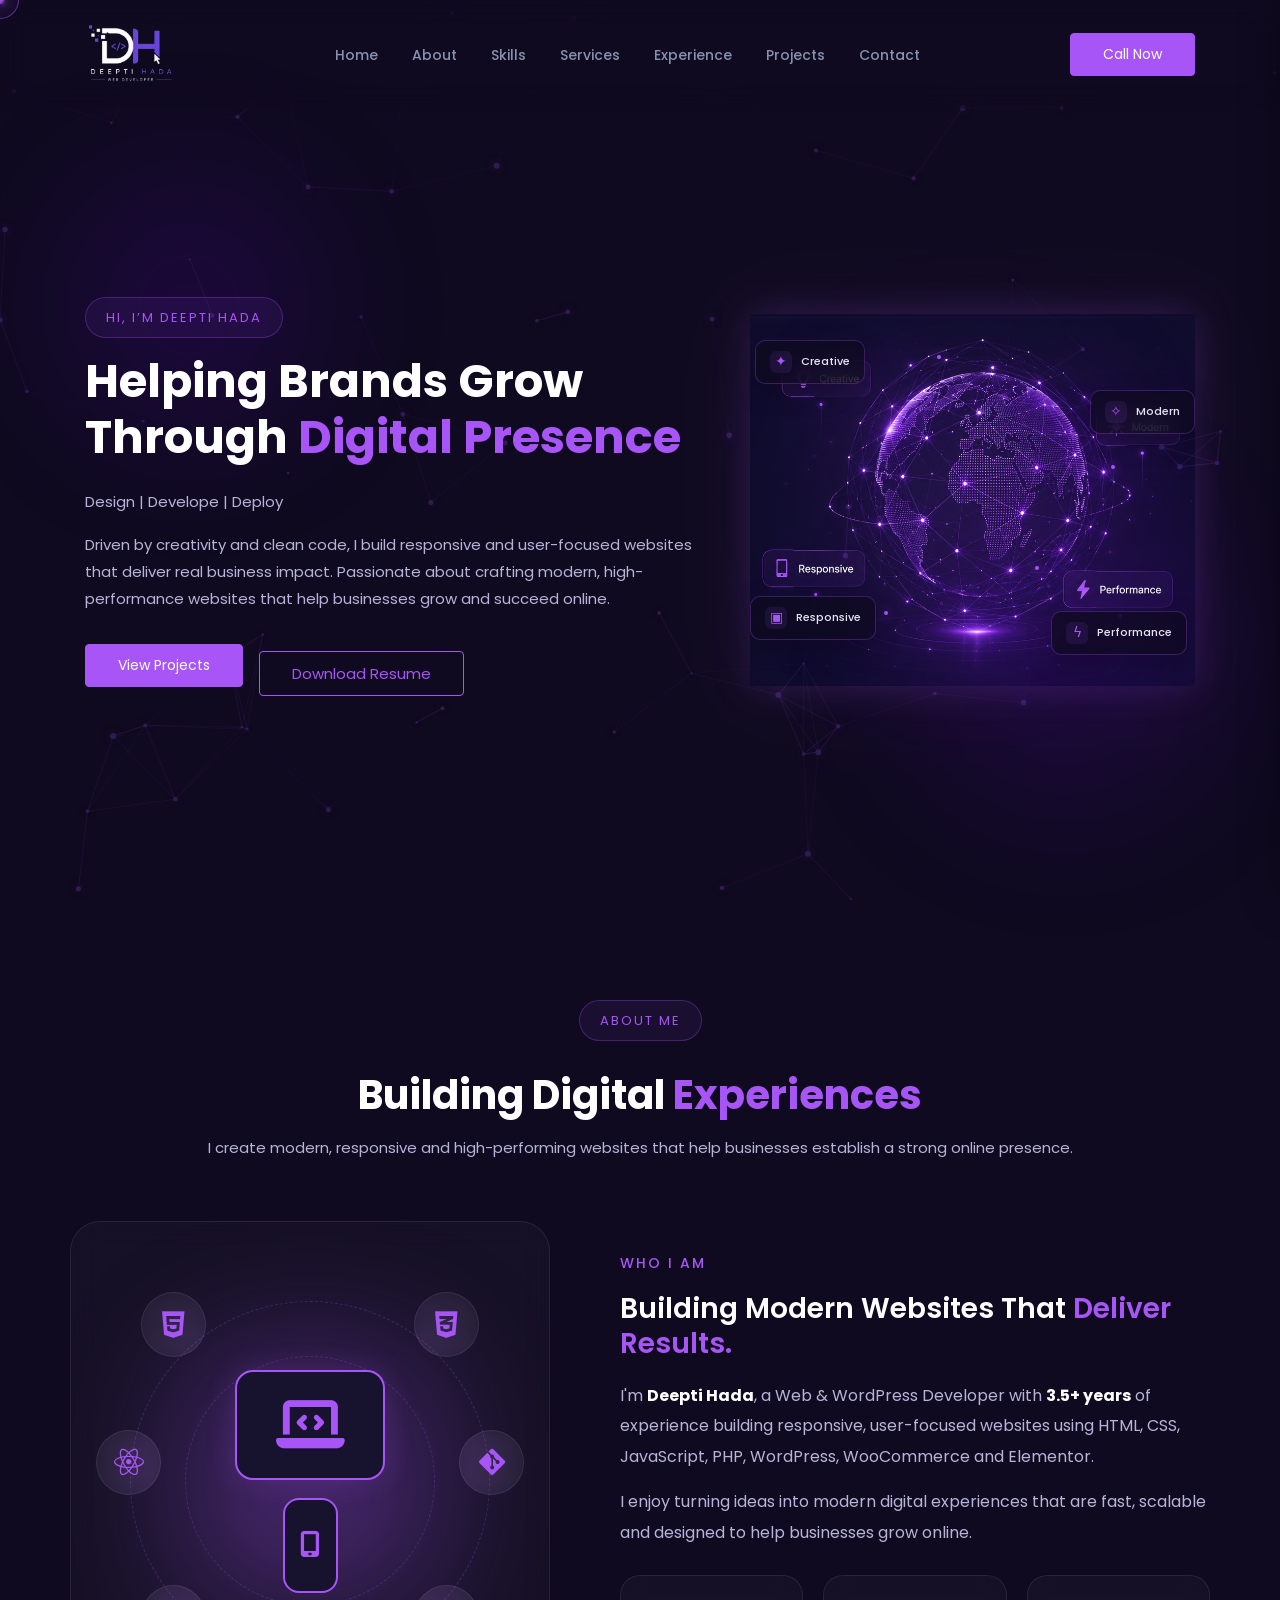
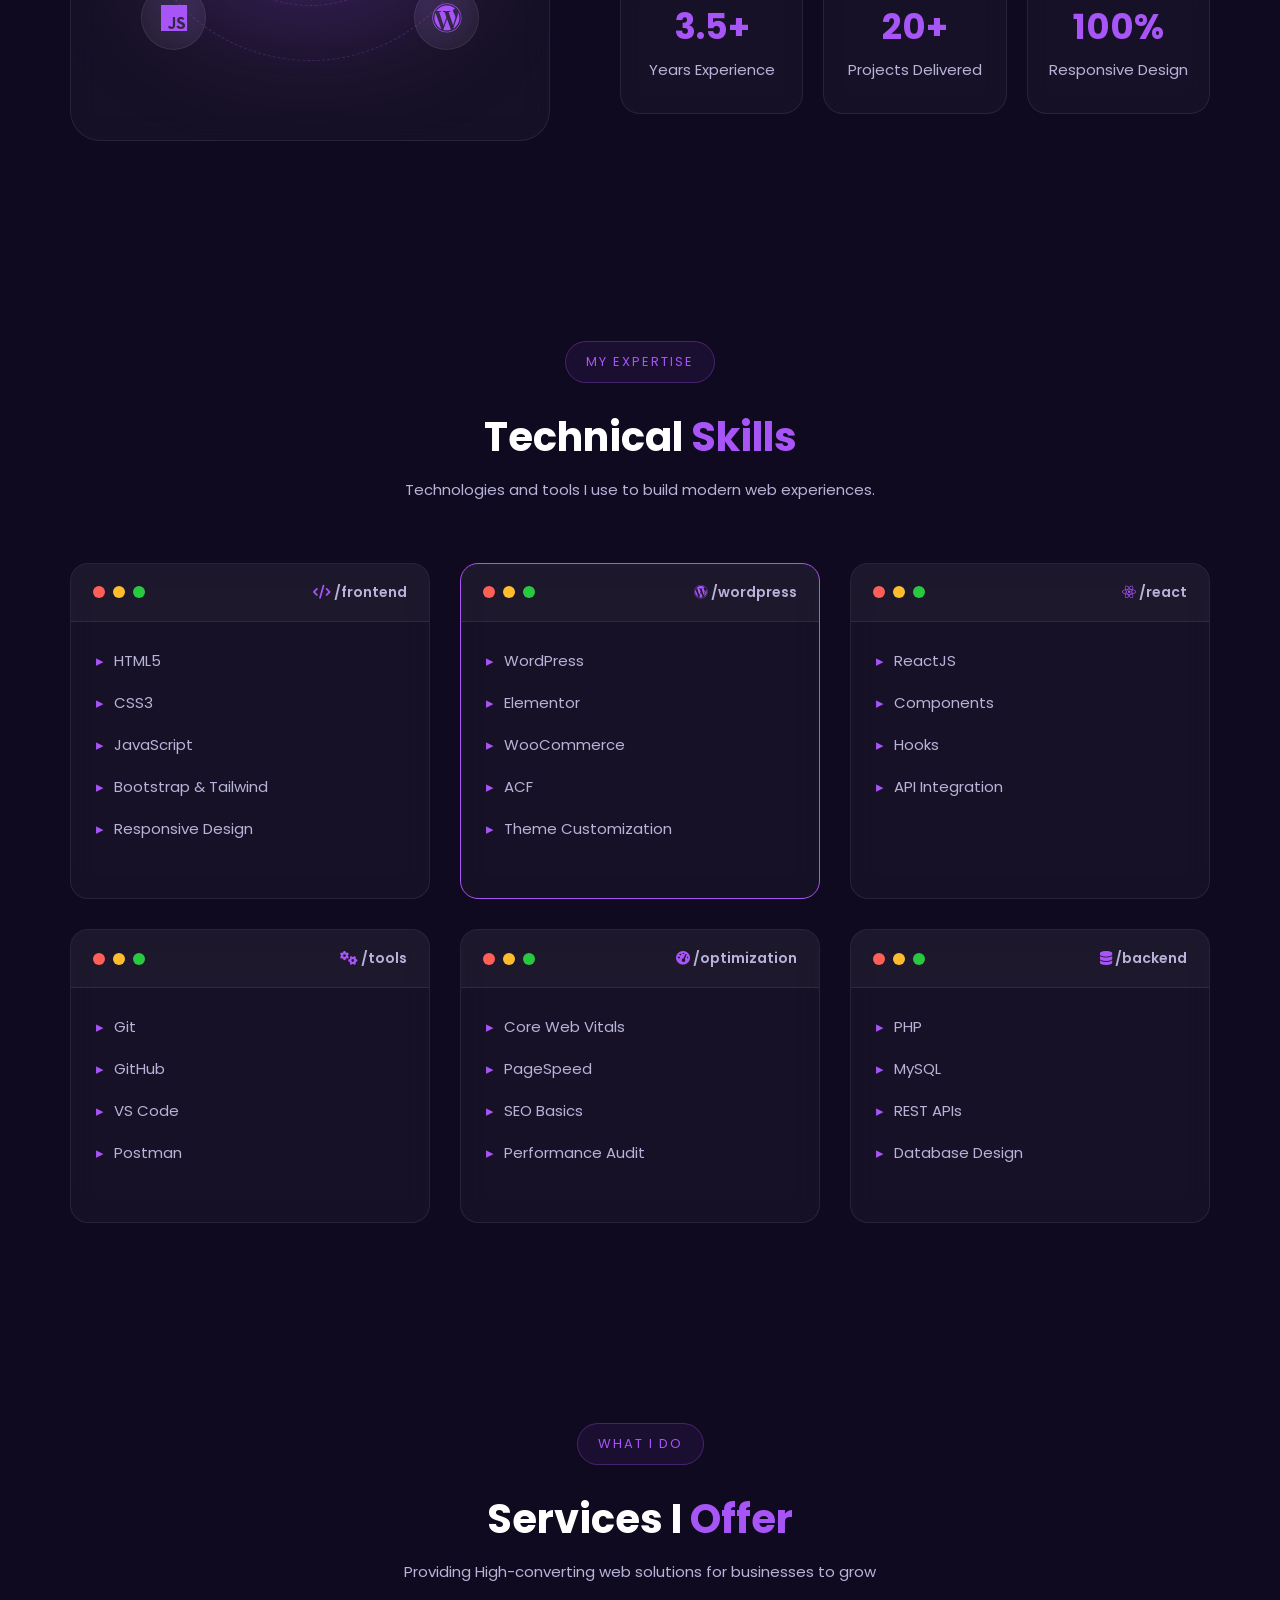
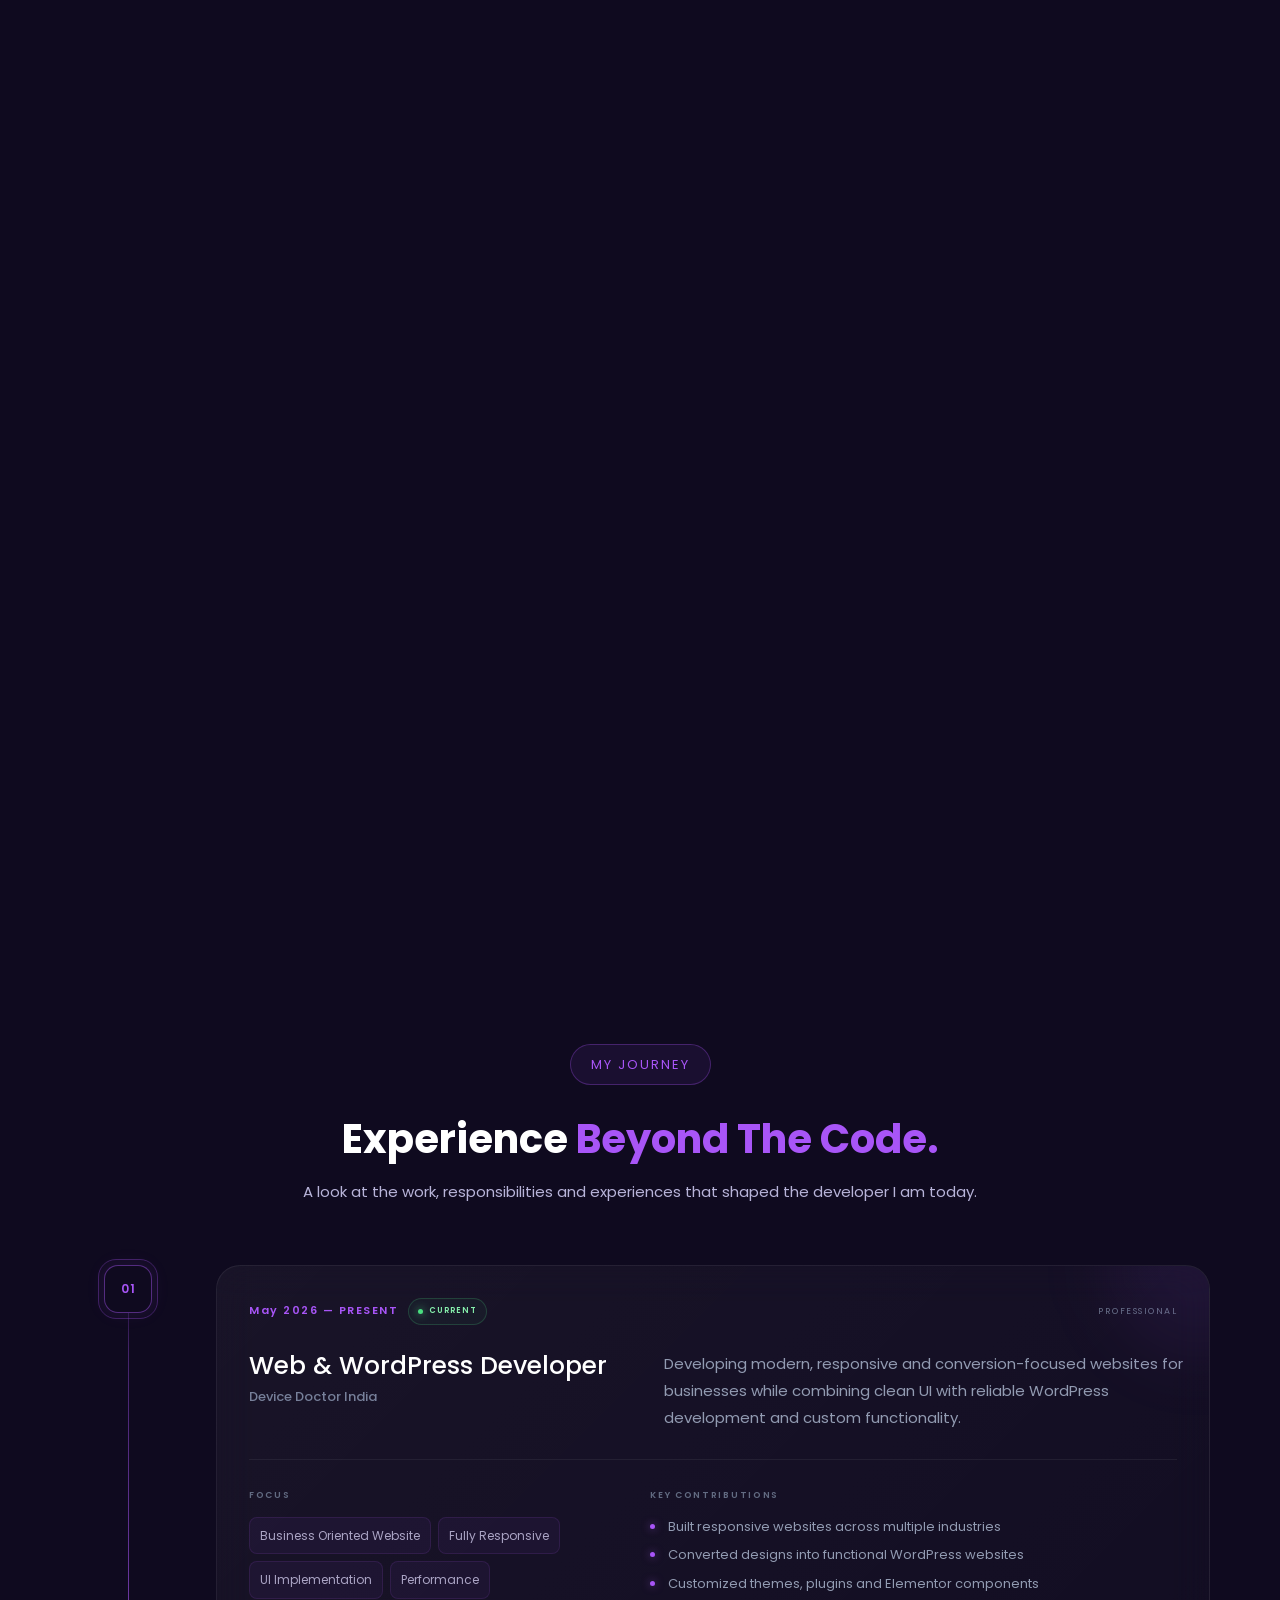
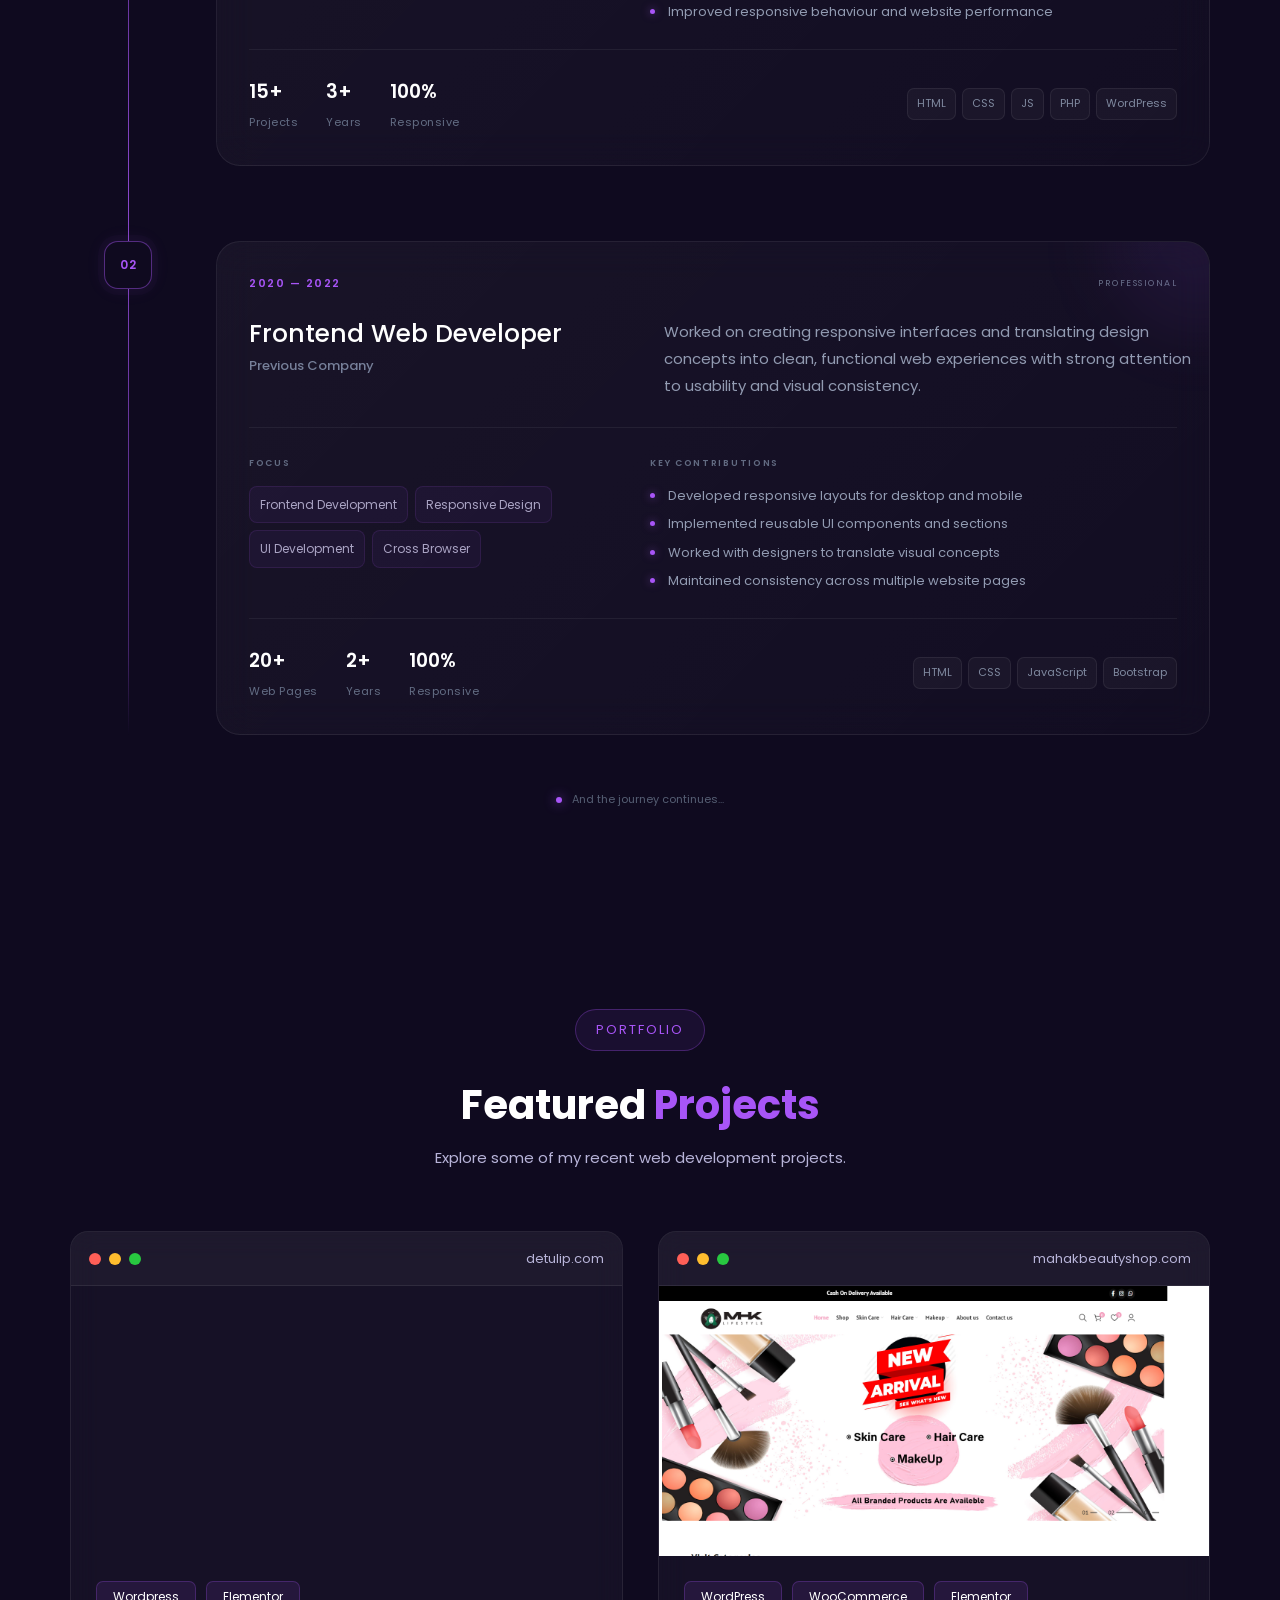
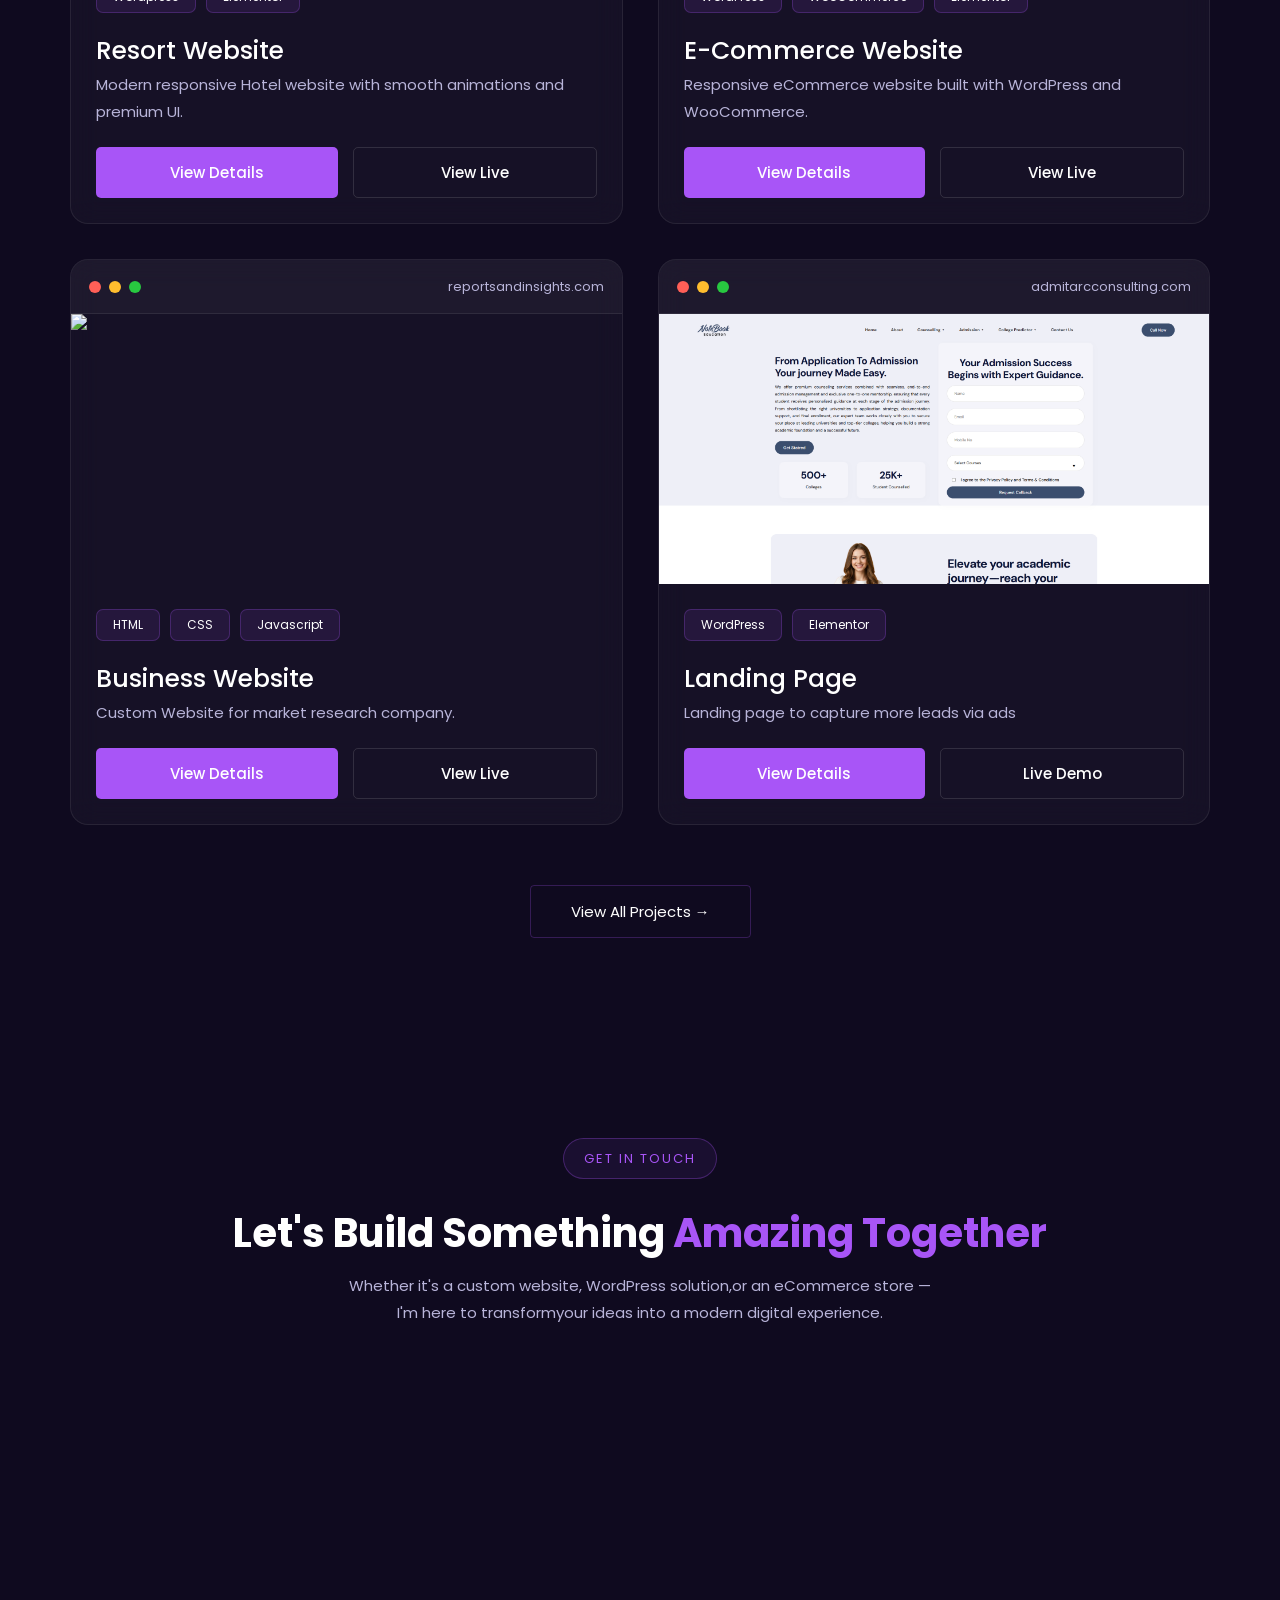
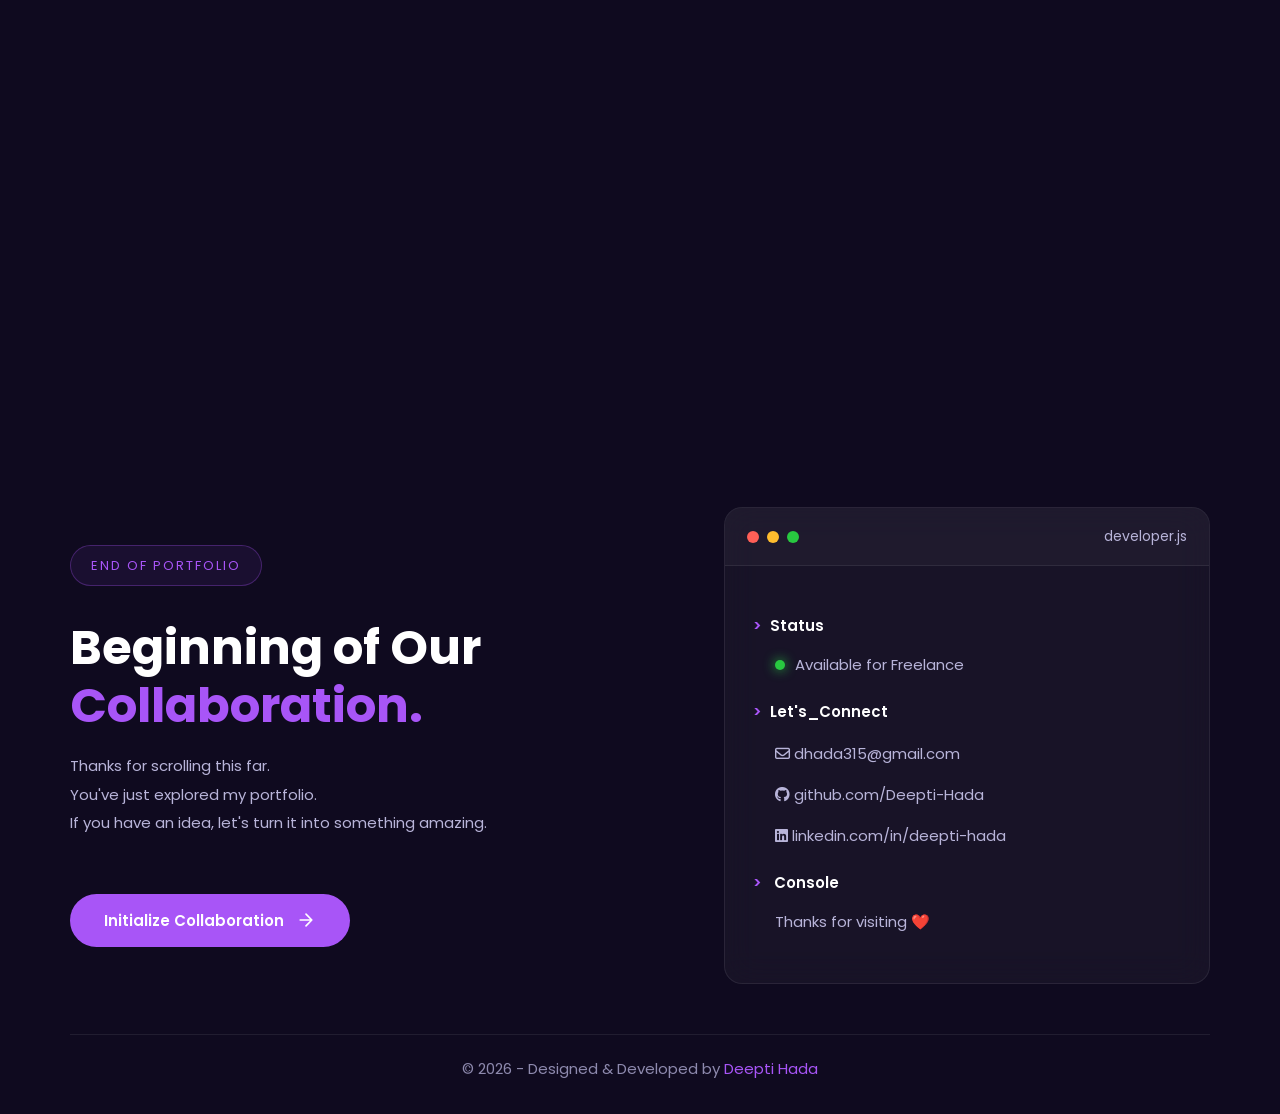
==== commit dd72e9c7: "Update index.html" ====
--- a/index.html
+++ b/index.html
@@ -873,7 +873,7 @@
         <div class="contact-right" data-aos="flip-up" data-aos-delay="200">
             <h3>Tell Me About Your Project</h3>
             <p>Fill out the form and I'll get back to you soon.</p>
-            <form action="https://api.web3forms.com/submit" method="POST">
+            <form action="https://api.web3forms.com/submit" method="POST" id="contactForm">
                   <input type="hidden" name="access_key" value="5024a31f-a30e-4b47-9979-039932355373">
                 <input type="hidden" name="subject" value="New Portfolio Inquiry">
                 <div class="input-row">
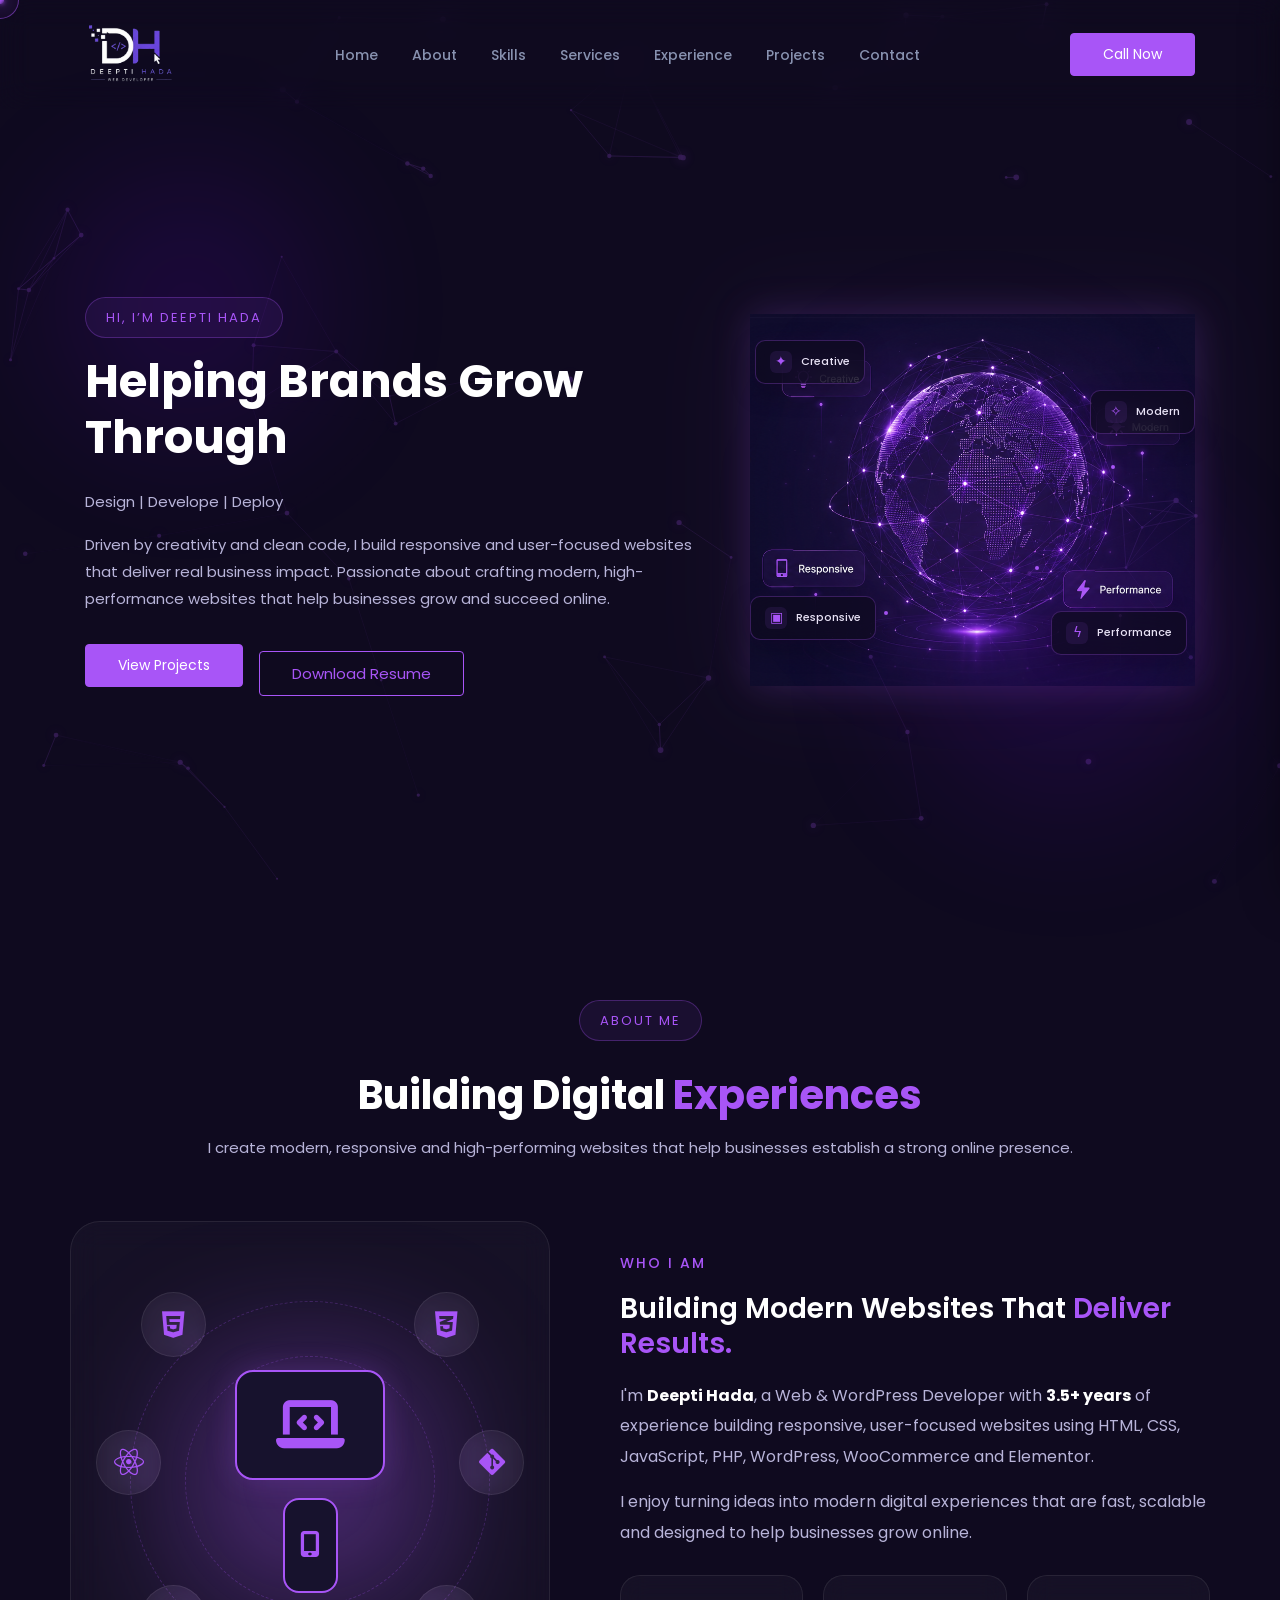
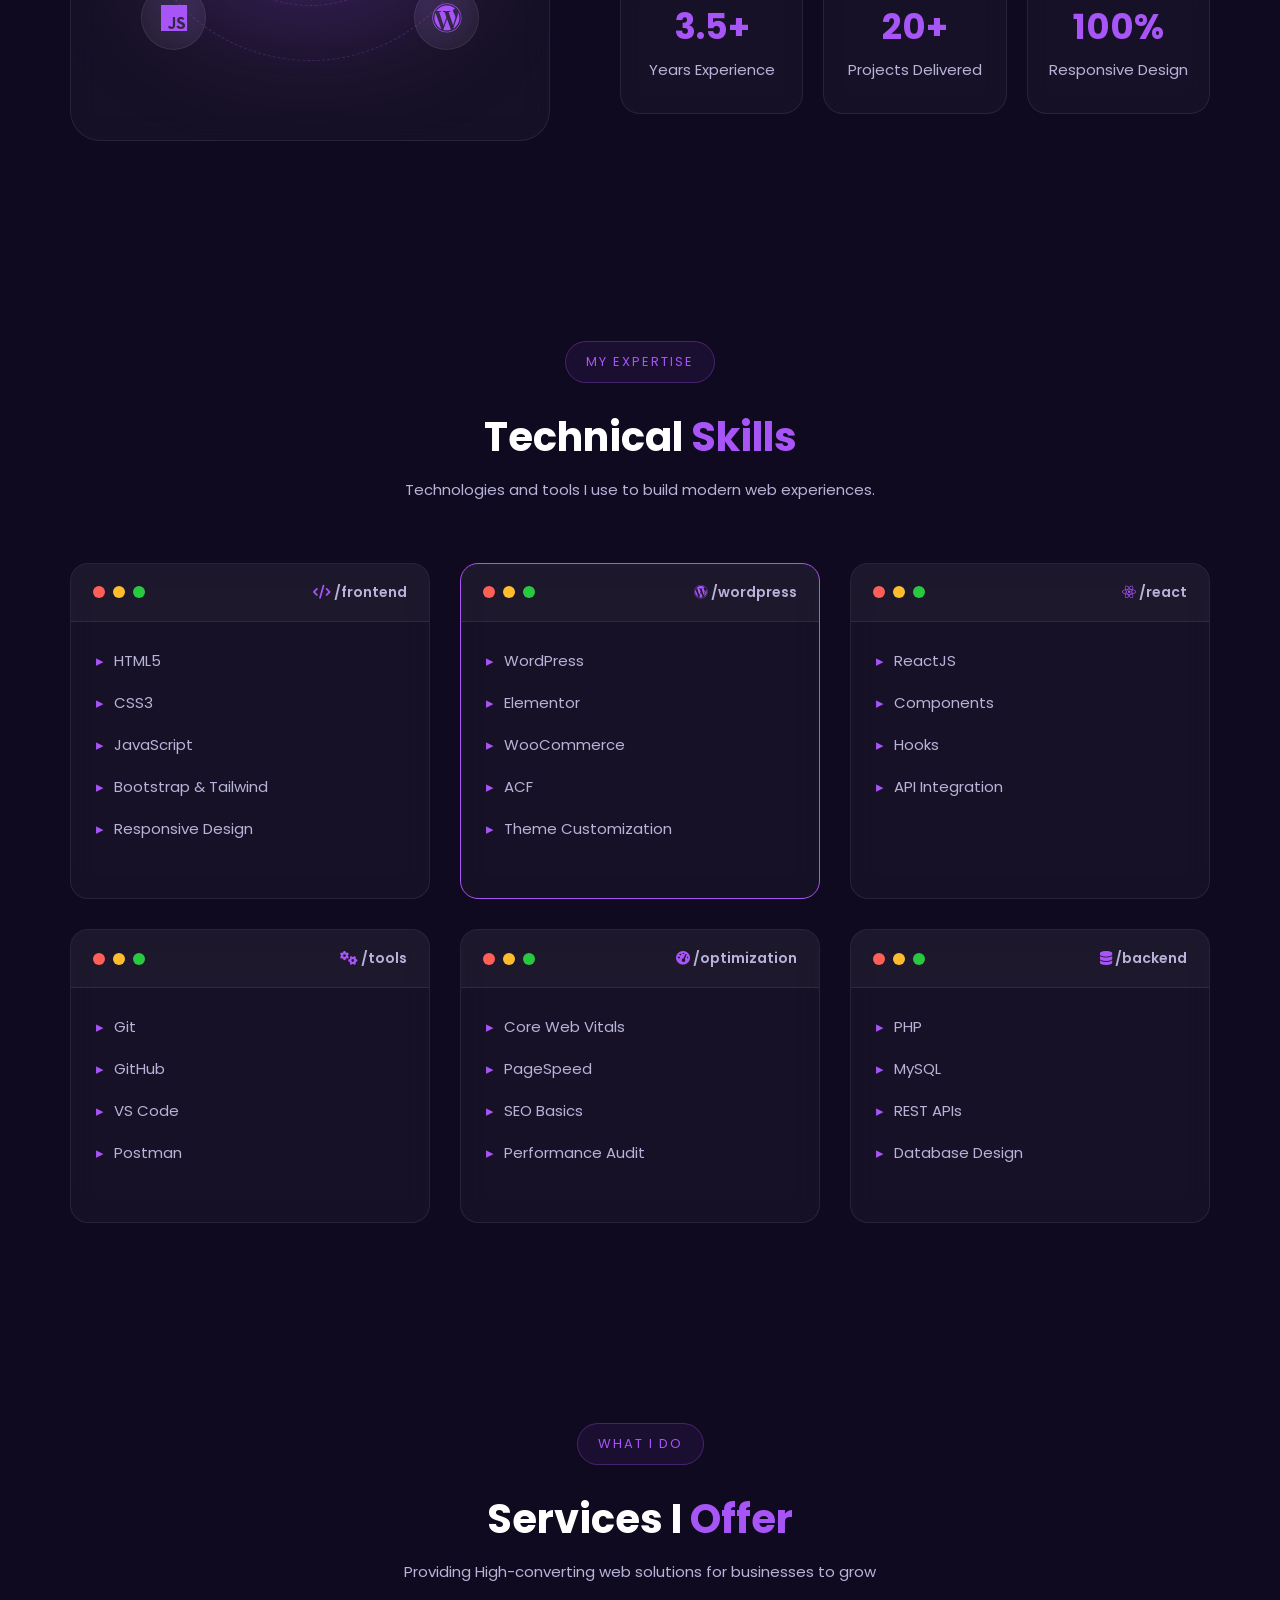
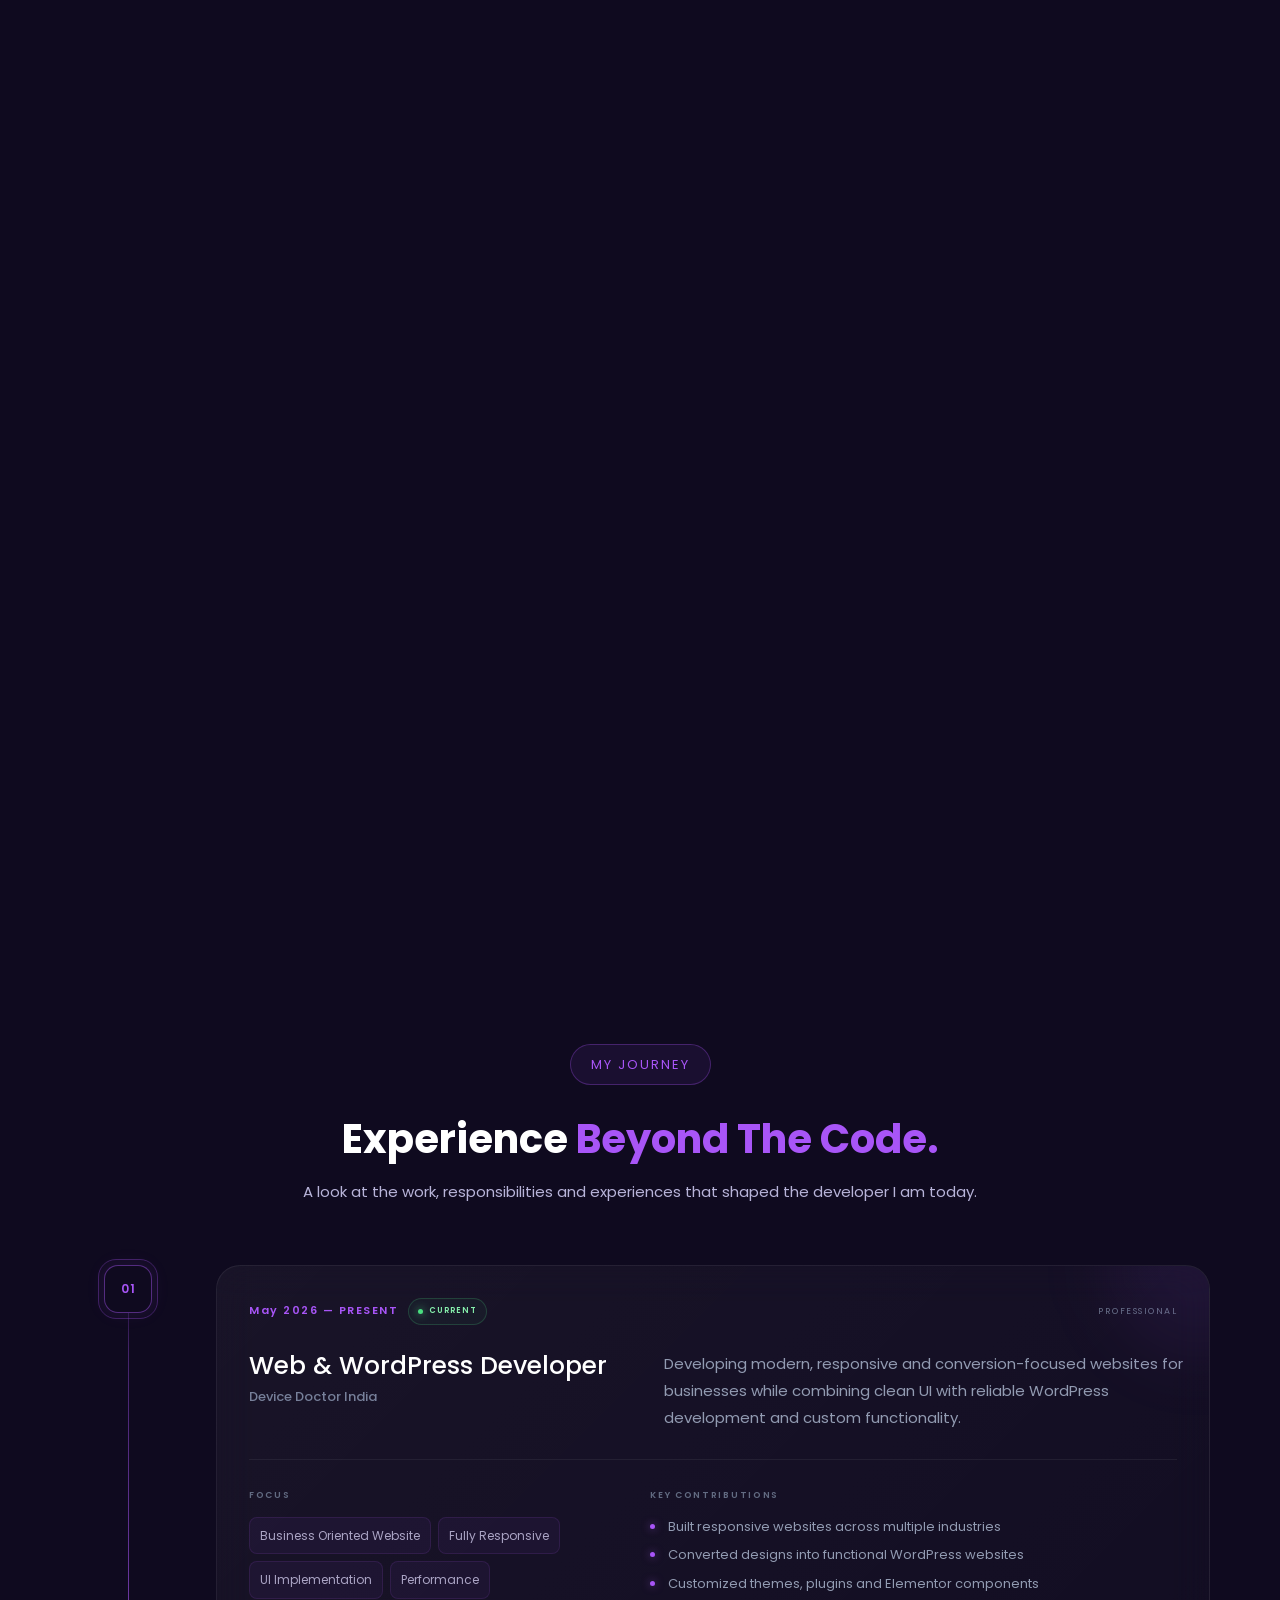
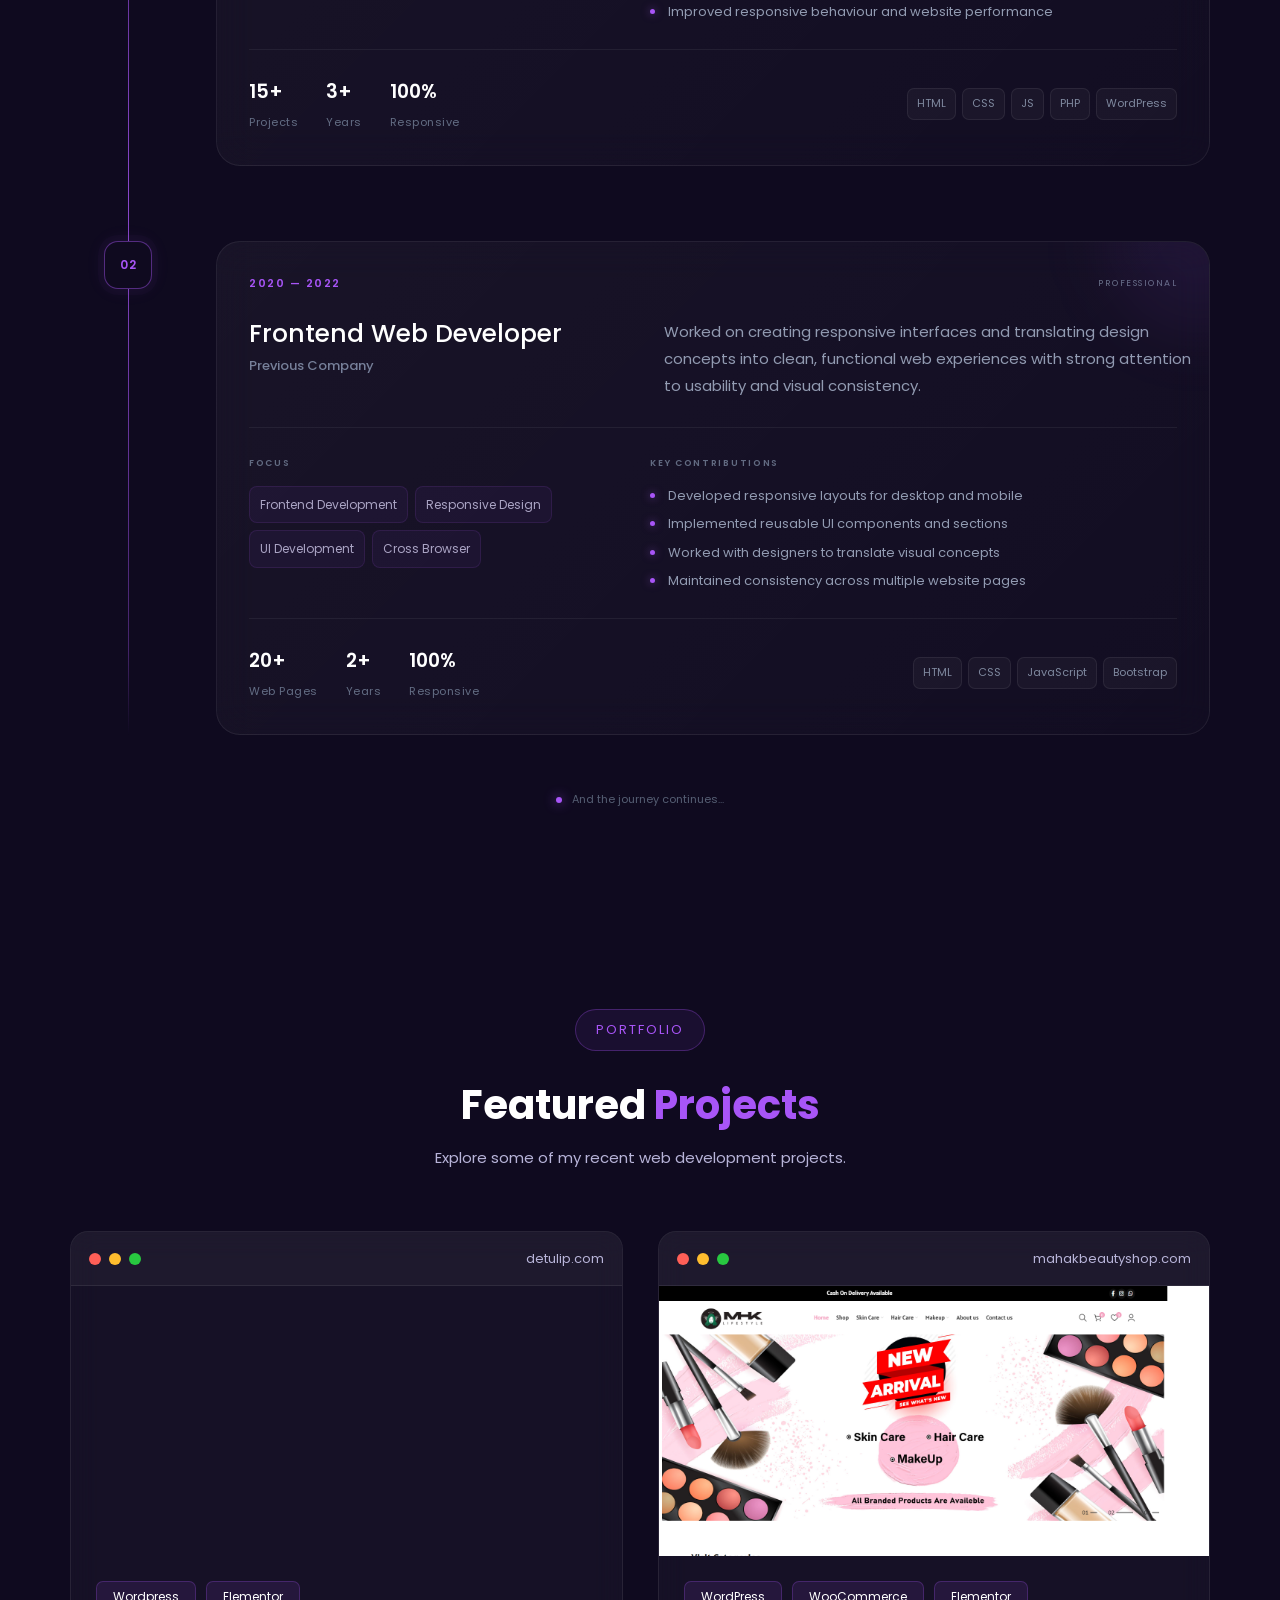
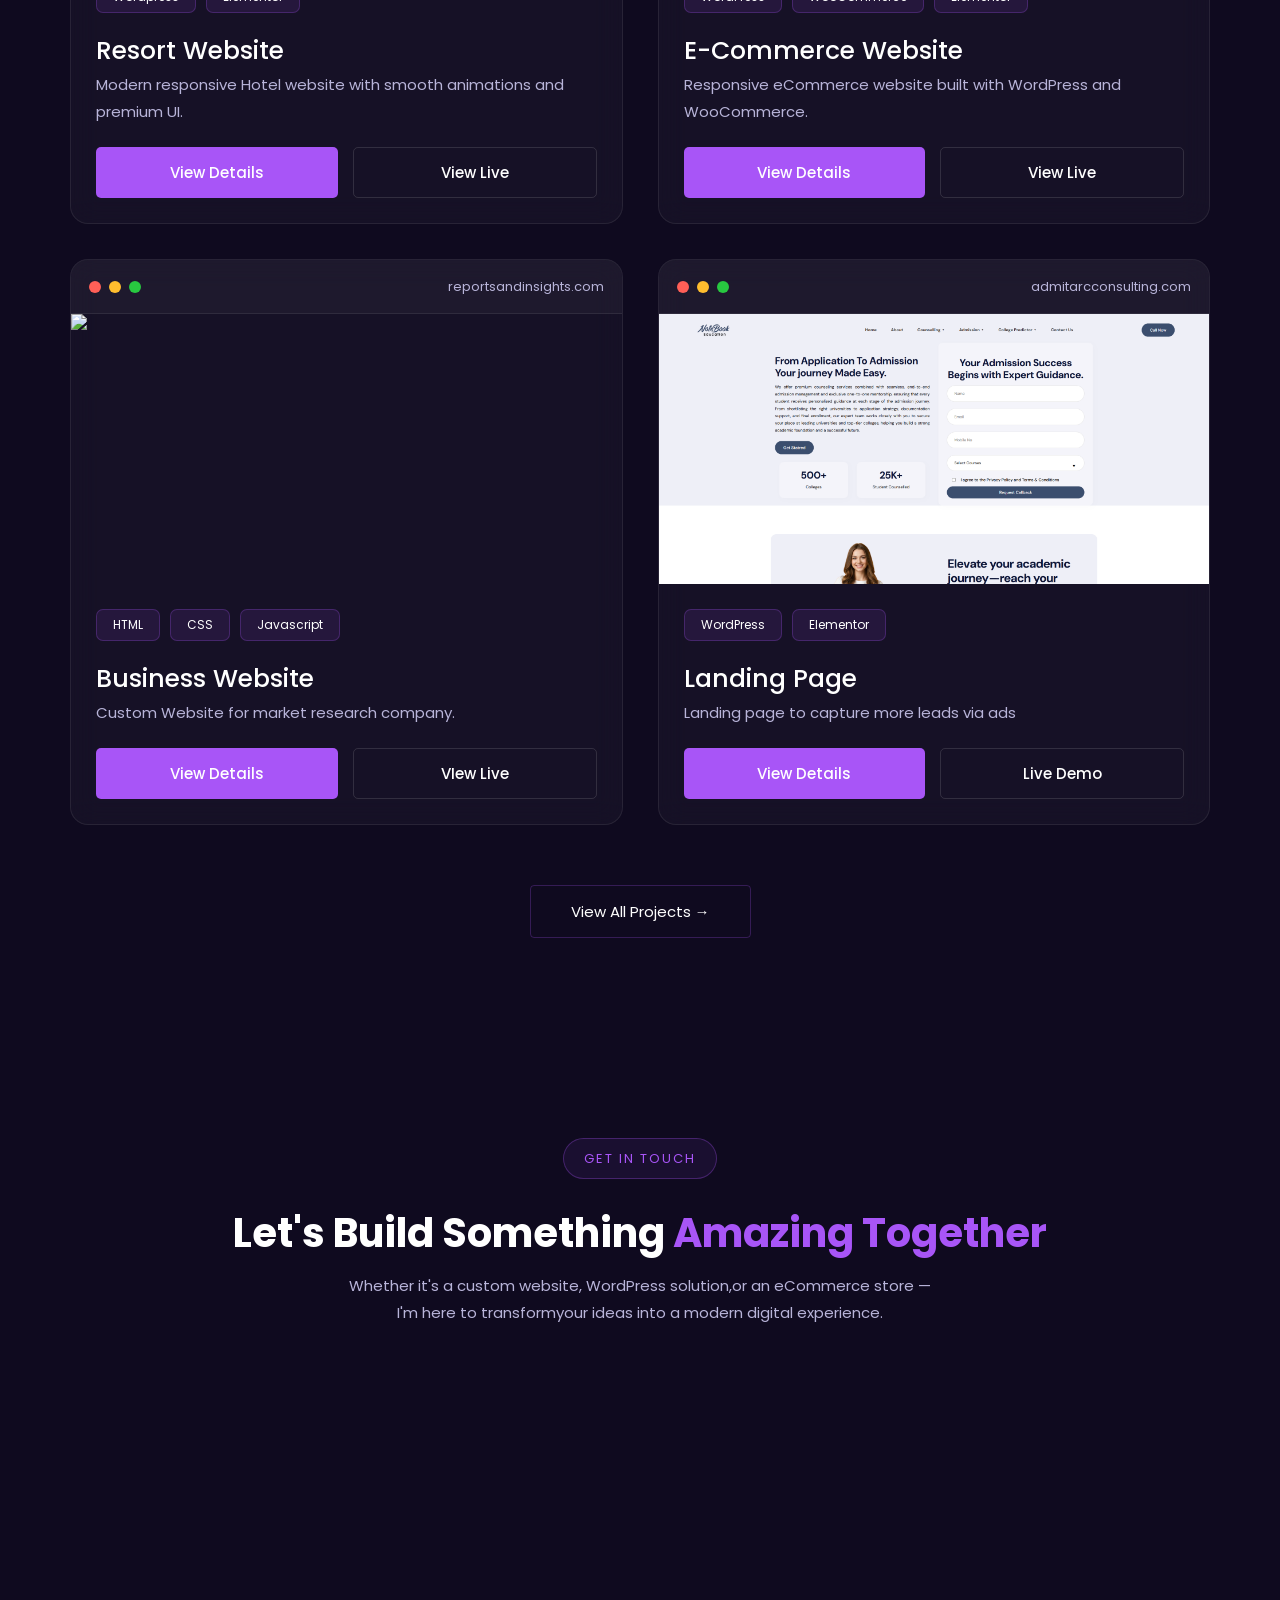
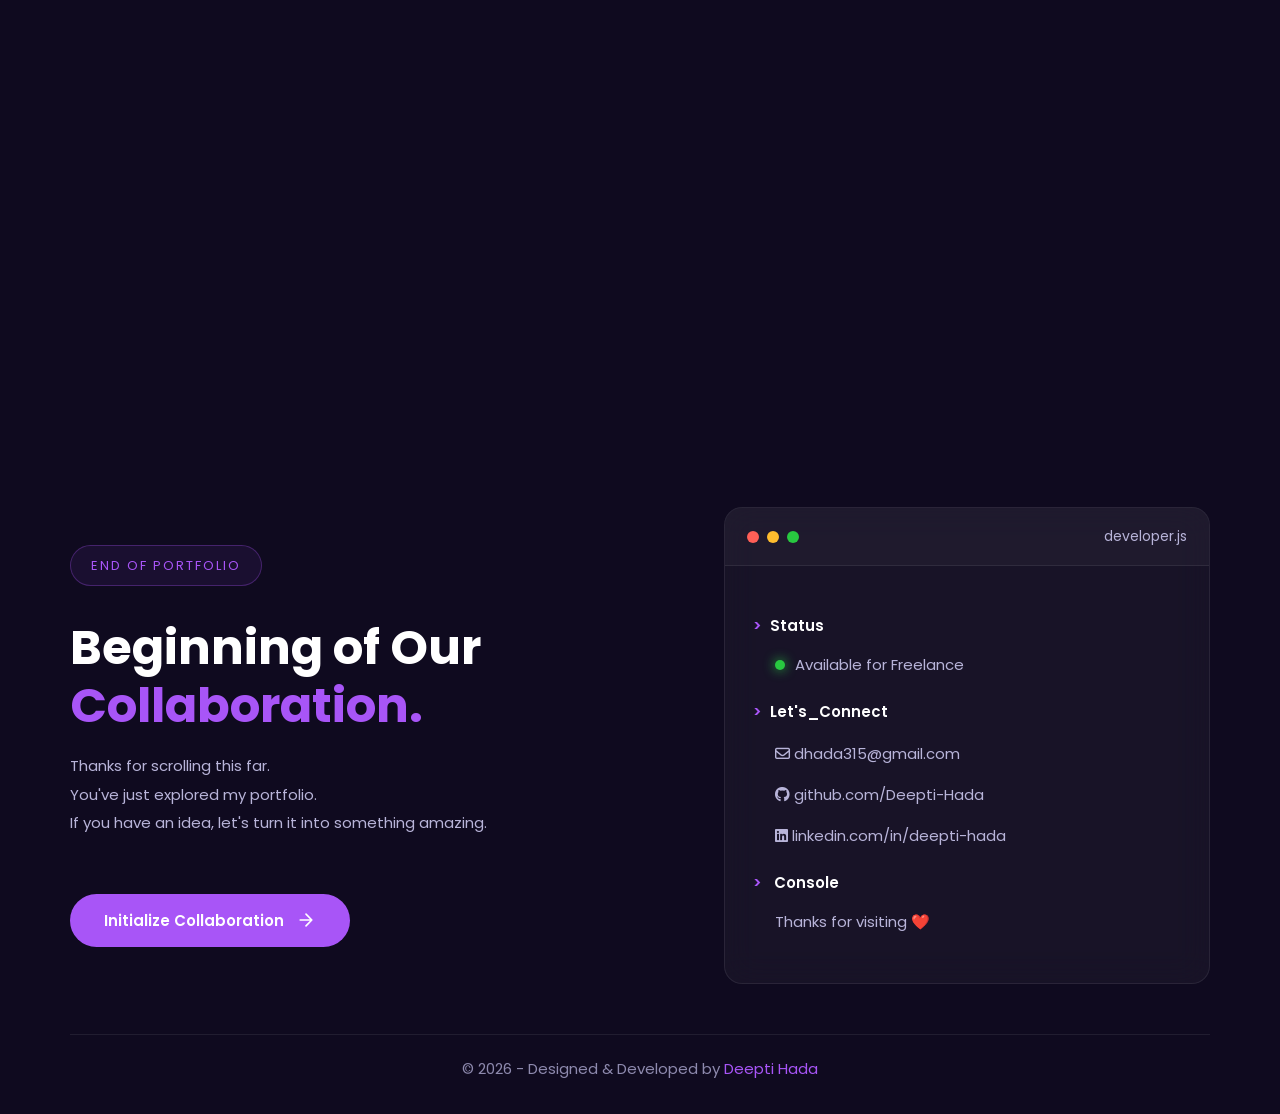
==== commit d9f35224: "Update index.html" ====
--- a/index.html
+++ b/index.html
@@ -827,8 +827,8 @@
                     </div>
                     <div class="timeline-content">
                         <h4>Email</h4>
-                        <a href="mailto:deeptihada12@gmail.com">
-                           deeptihada12@gmail.com
+                        <a href="mailto:dhada315@gmail.com">
+                           dhada315@gmail.com
                         </a>
                     </div>
                 </div>
@@ -905,7 +905,7 @@
                 <div class="input-group">
                     <textarea rows="3" name="message" placeholder="Tell me about your project..."></textarea>
                 </div>
-                <button class="contact-btn"> Send Message <i class="fa-solid fa-paper-plane"></i></button>
+                <button  type="submit" class="contact-btn"> Send Message <i class="fa-solid fa-paper-plane"></i></button>
             </form>
         </div>
     </div>
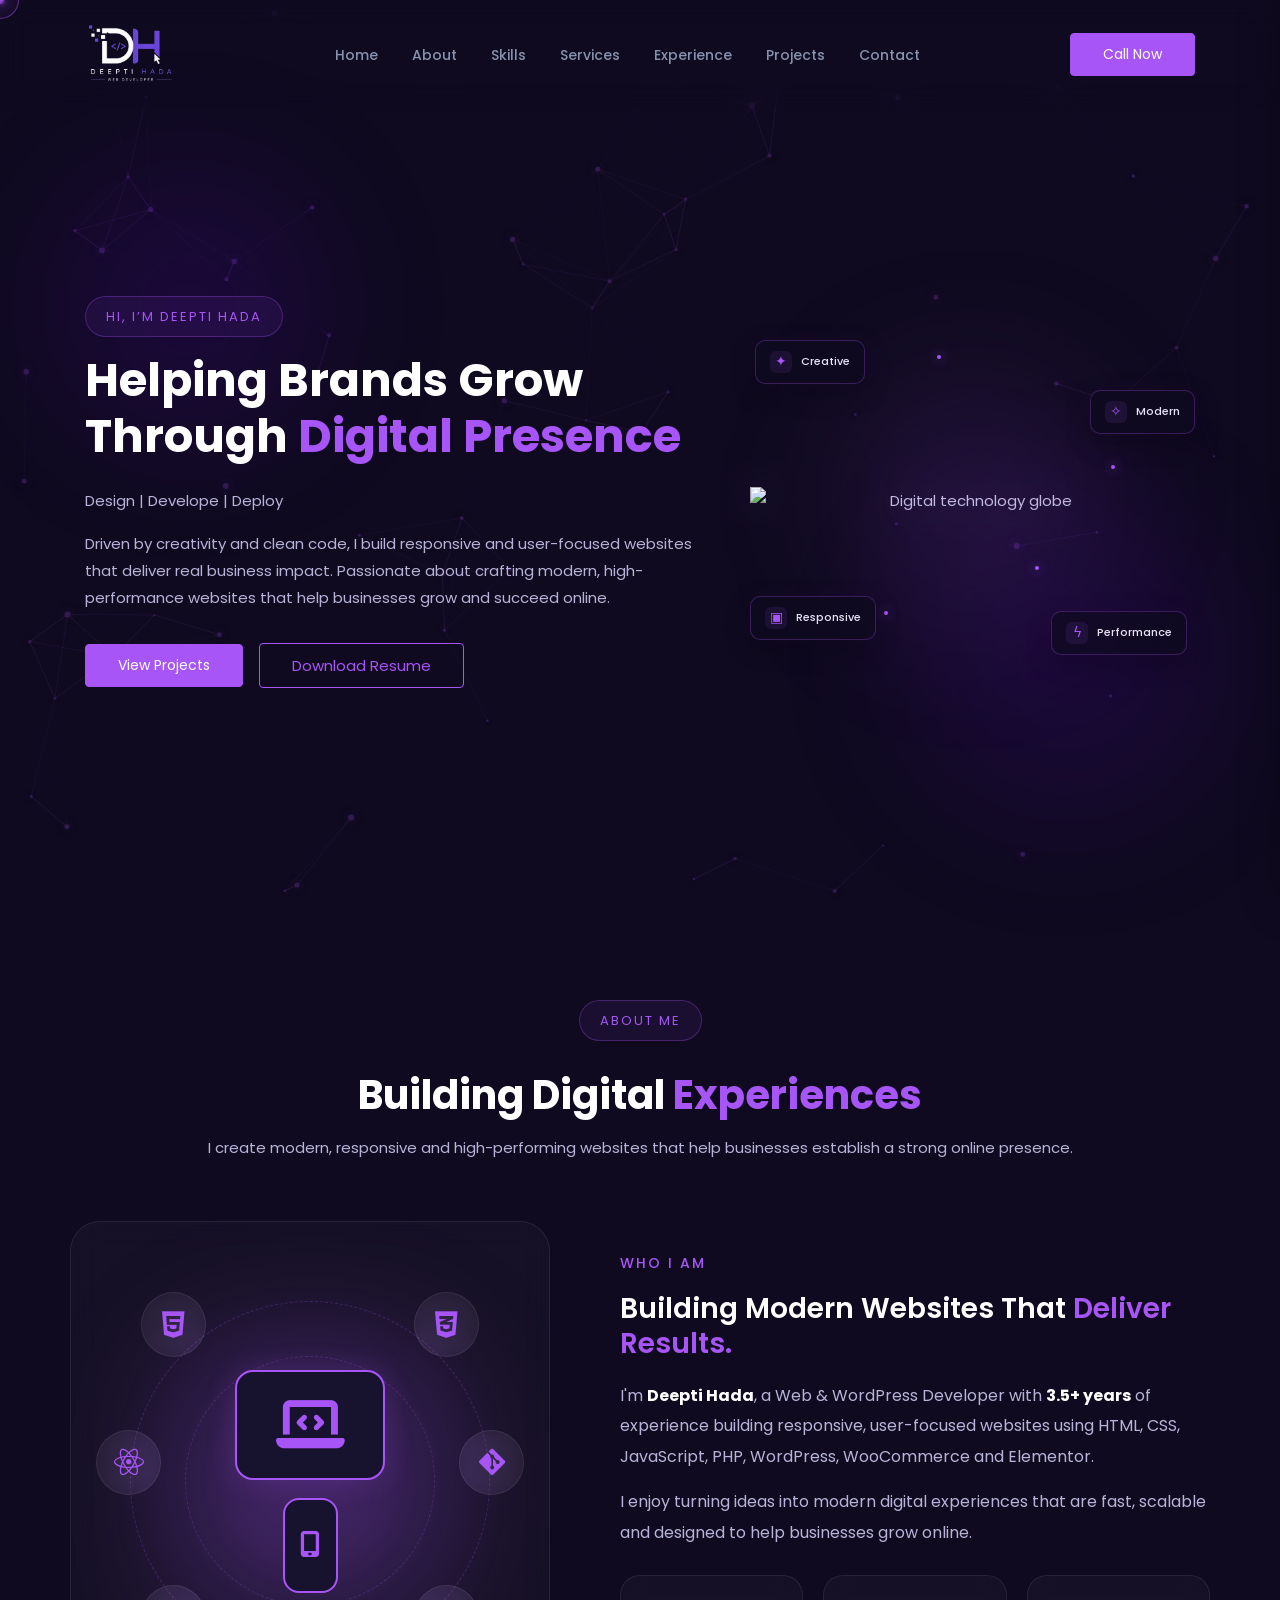
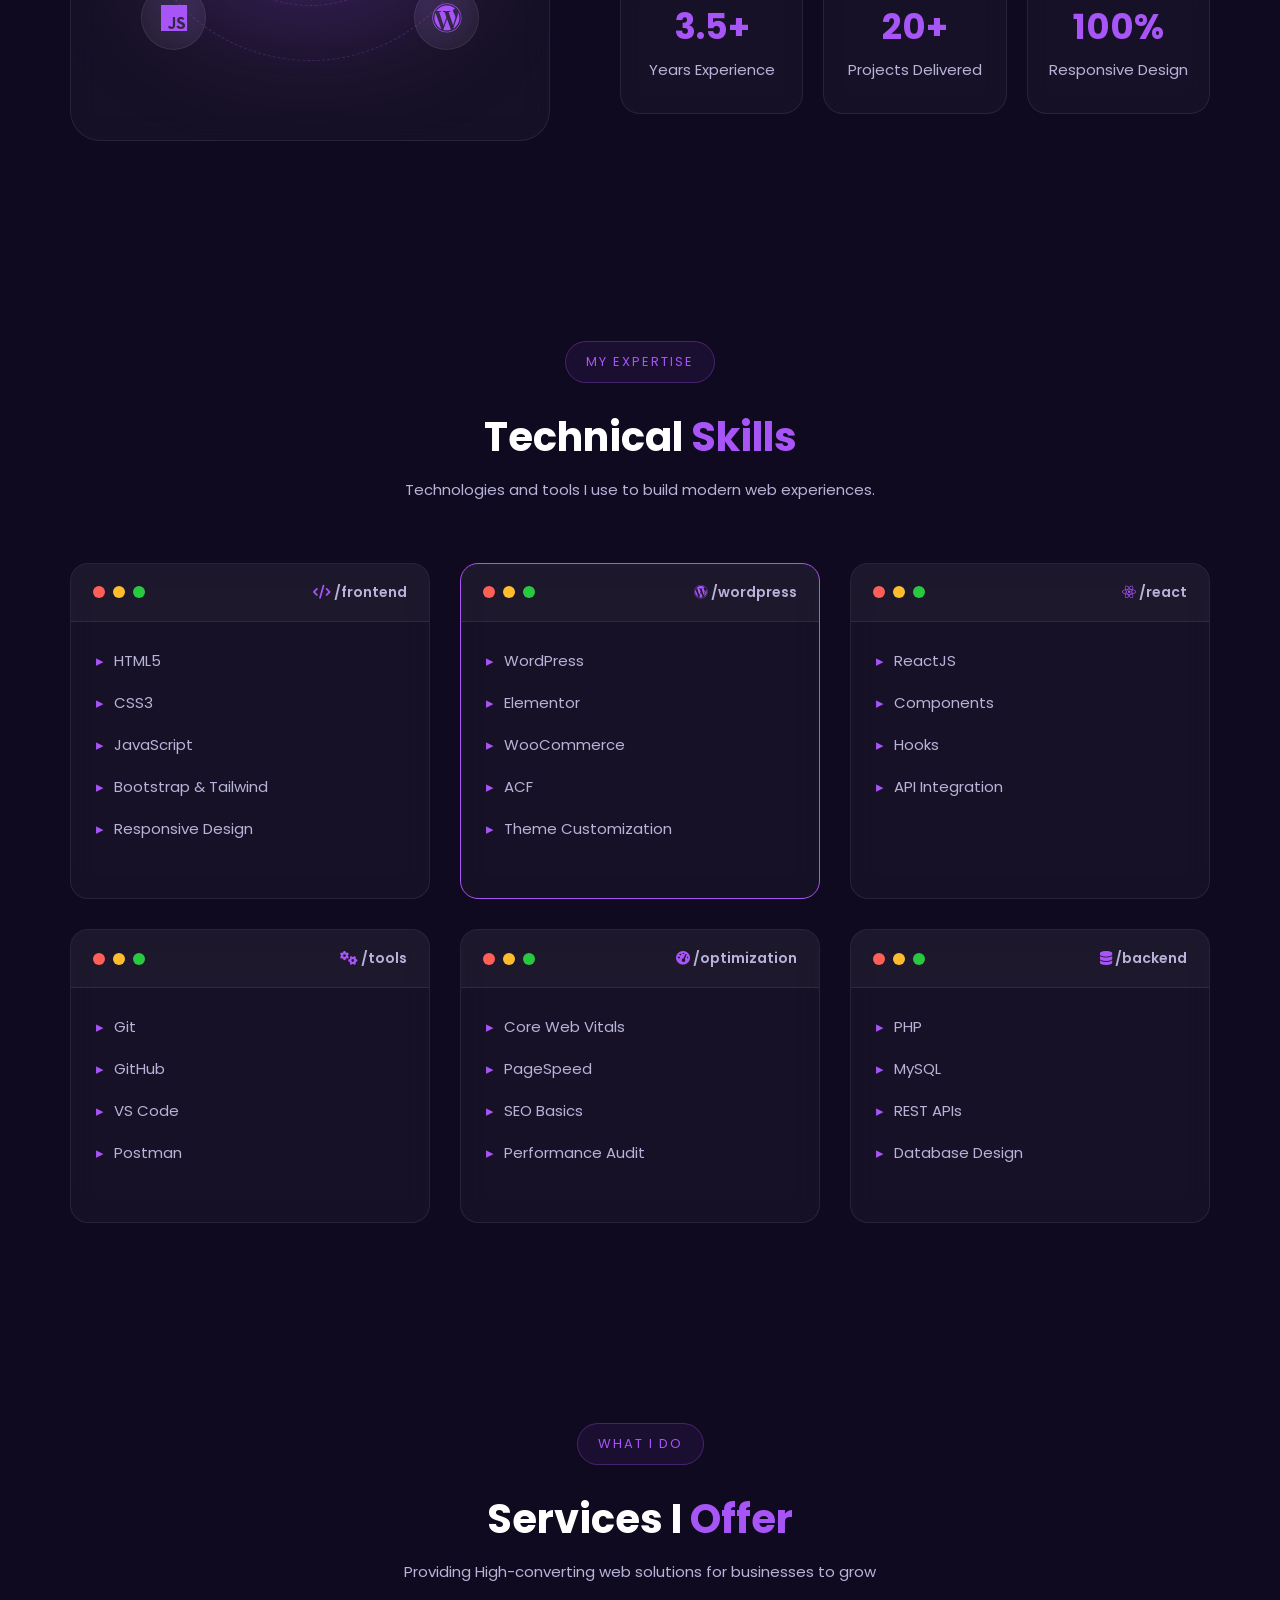
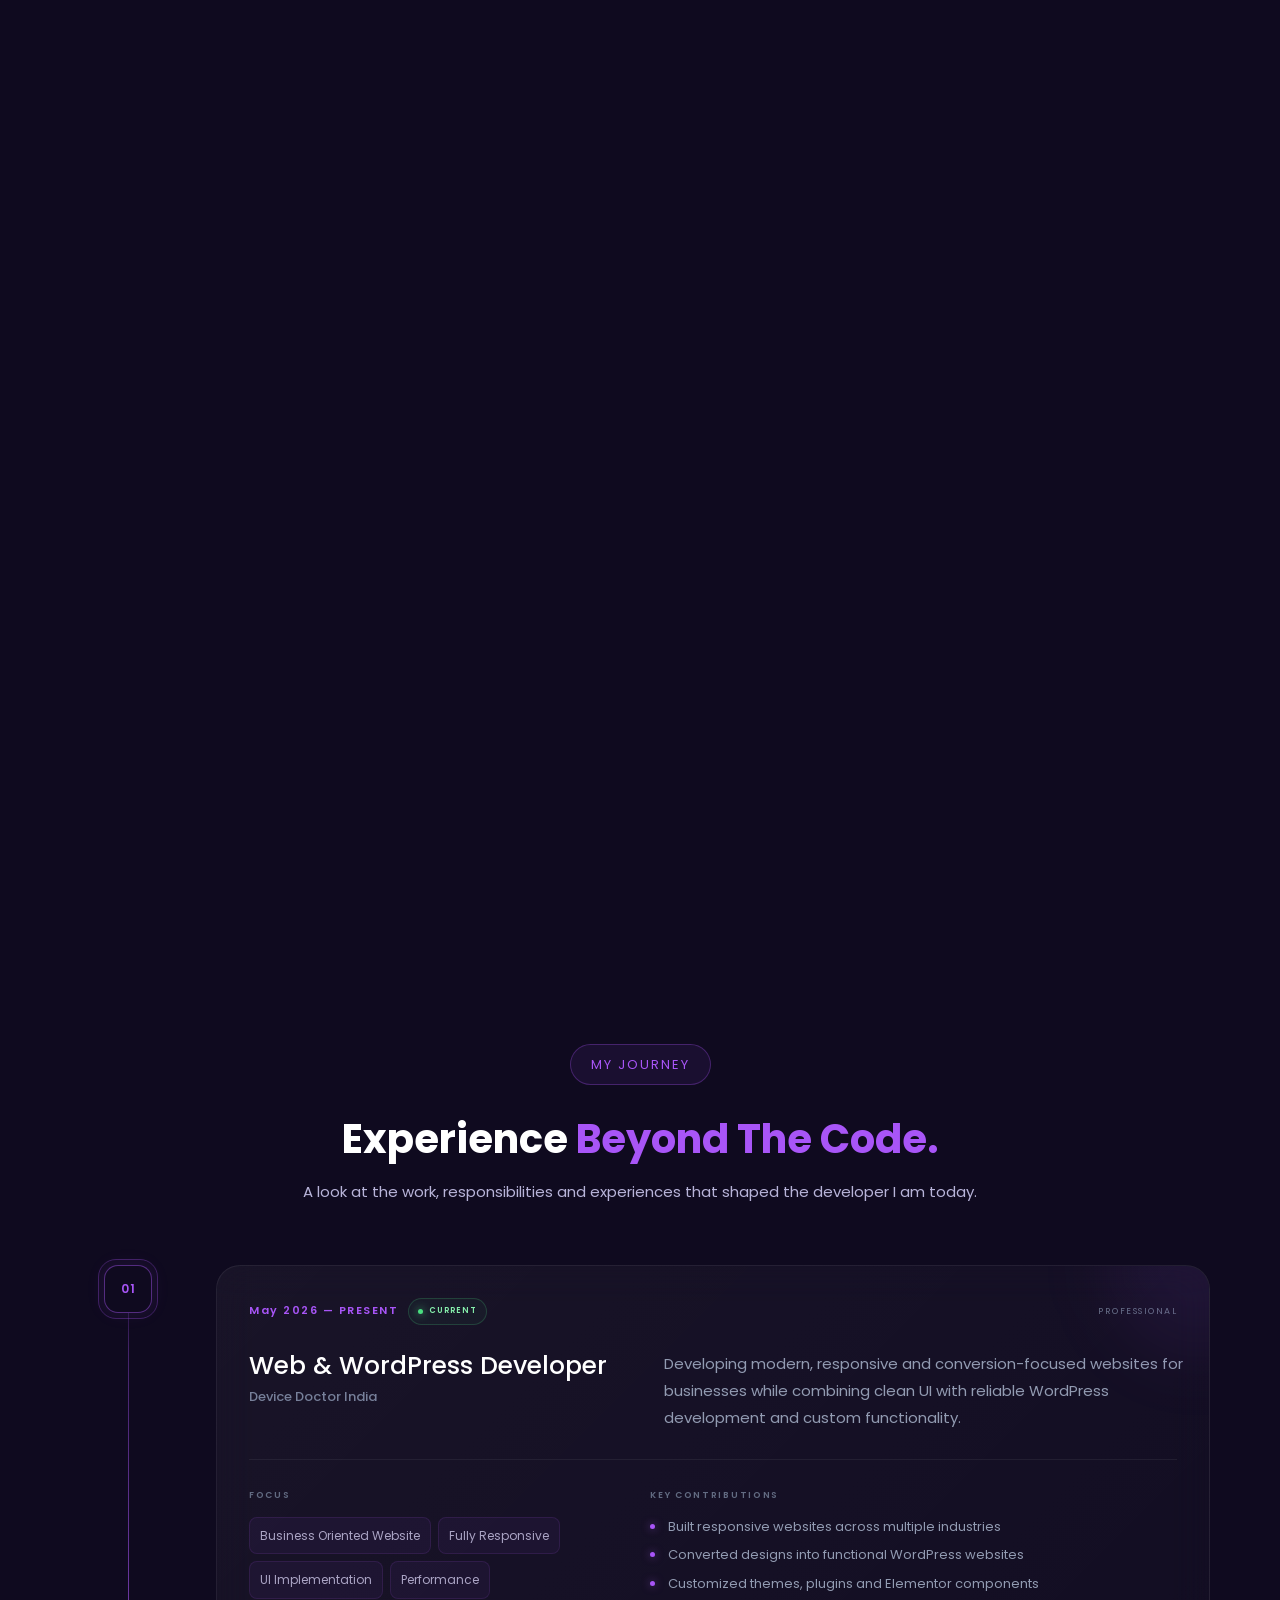
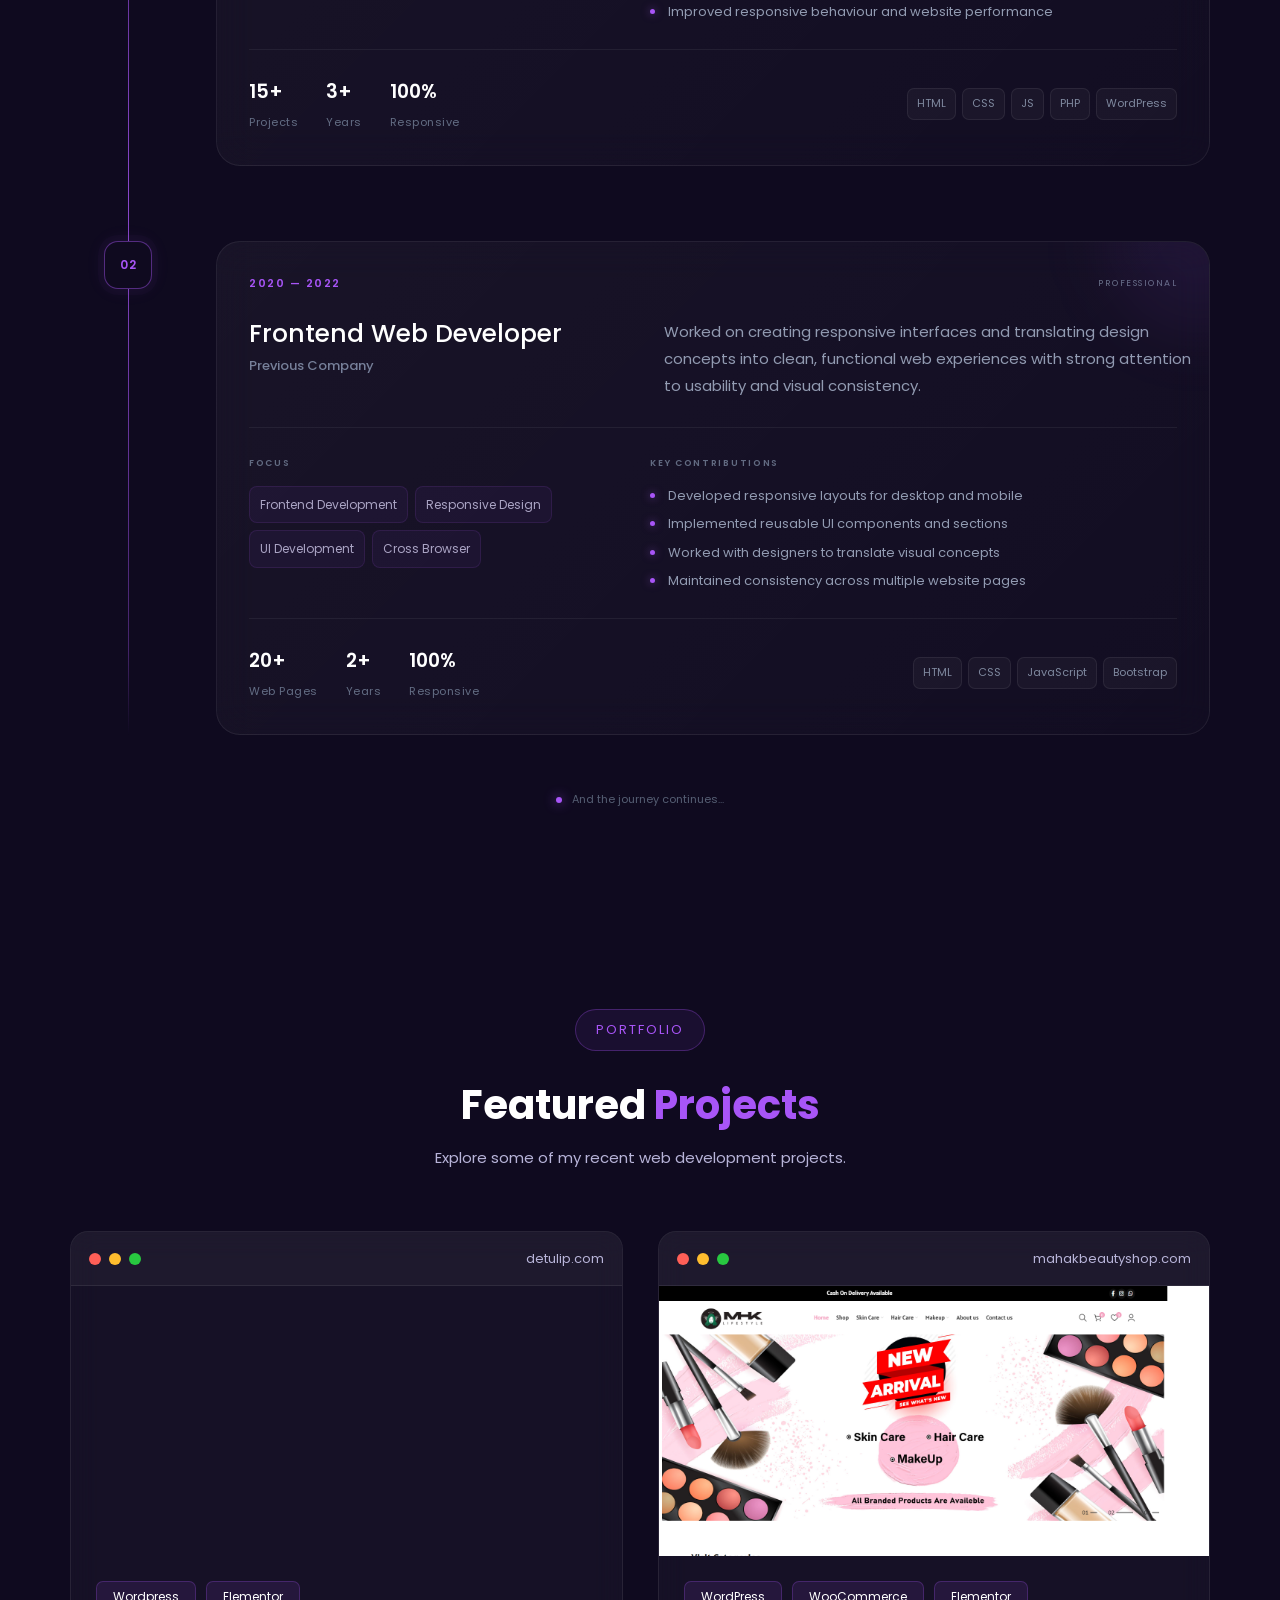
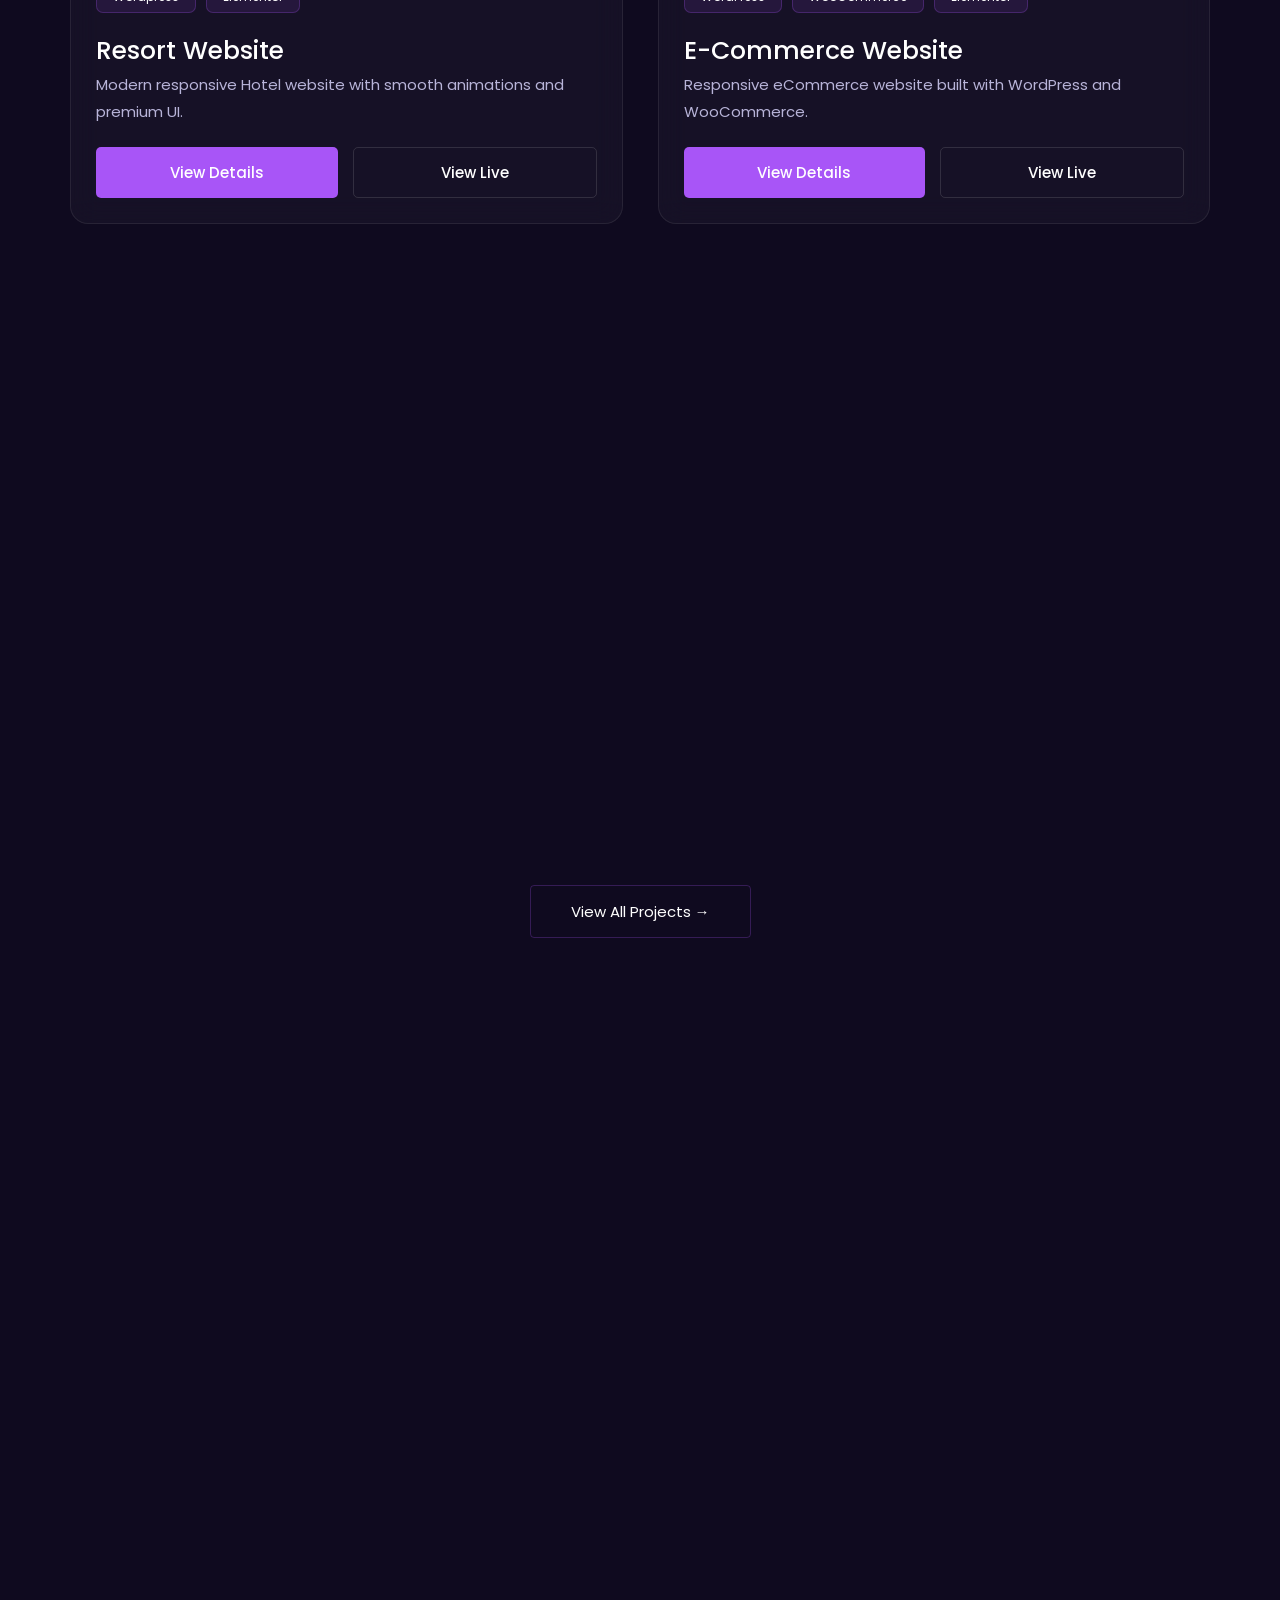
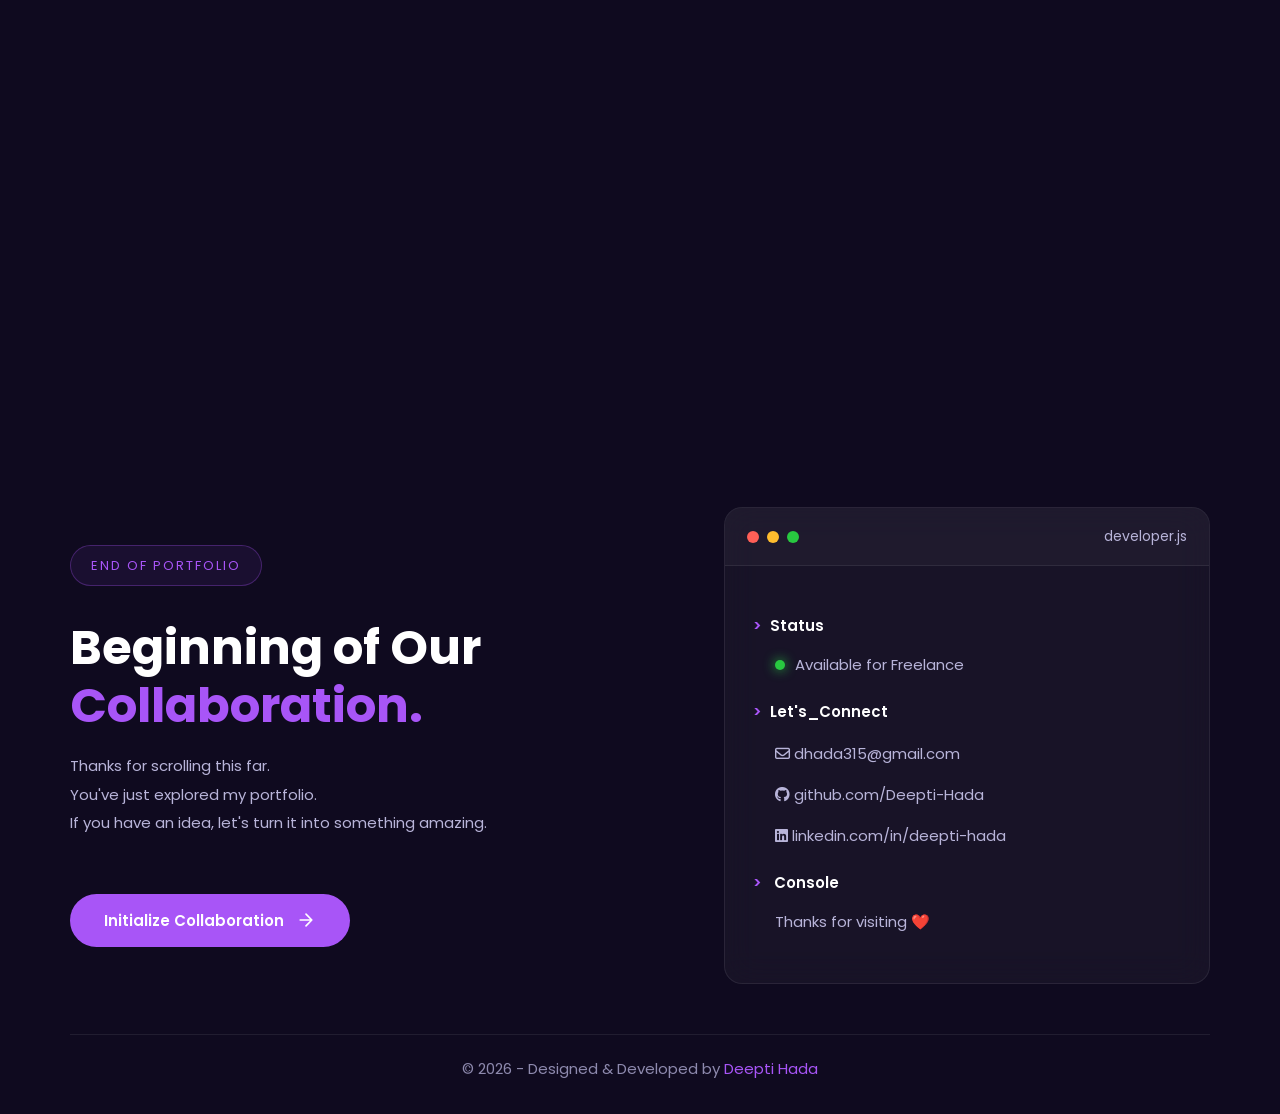
==== commit 66075fc9: "Update index.html" ====
--- a/index.html
+++ b/index.html
@@ -76,7 +76,7 @@
             Passionate about crafting modern, high-performance websites that help businesses grow and succeed online.</p>
           <div class="mt-3 d-md-flex align-items-center justify-content-start">
             <a href="#projects" class="btn-primary mb-3">View Projects</a>
-            <a href="Deepti_Resume.pdf" class="btn-secondary ml-md-3">Download Resume</a>
+            <a href="Deepti_Resume.pdf" class="btn-secondary ml-md-3 mb-3">Download Resume</a>
           </div>
         </div>
         
@@ -89,7 +89,7 @@
 
         <div class="globe-glow"></div>
 
-        <img src="images/banner-right.png"
+        <img src="images/bn.png"
              class="hero-globe"
              alt="Digital technology globe">
 
@@ -816,7 +816,7 @@
                 <span class="status-dot"></span>
                 <div>
                     <h4>Available for Freelance</h4>
-                    <p>Currently accepting new projects.</p>
+                    <p class="mb-0">Currently accepting new projects.</p>
                 </div>
             </div>
             <div class="timeline">
@@ -871,8 +871,8 @@
         </div>
         <!-- RIGHT SIDE -->
         <div class="contact-right" data-aos="flip-up" data-aos-delay="200">
-            <h3>Tell Me About Your Project</h3>
-            <p>Fill out the form and I'll get back to you soon.</p>
+            <h3 class="text-center">Tell Me About Your Project</h3>
+            <p  class="text-center">Fill out the form and I'll get back to you soon.</p>
             <form action="https://api.web3forms.com/submit" method="POST" id="contactForm">
                   <input type="hidden" name="access_key" value="5024a31f-a30e-4b47-9979-039932355373">
                 <input type="hidden" name="subject" value="New Portfolio Inquiry">
@@ -905,7 +905,7 @@
                 <div class="input-group">
                     <textarea rows="3" name="message" placeholder="Tell me about your project..."></textarea>
                 </div>
-                <button  type="submit" class="contact-btn"> Send Message <i class="fa-solid fa-paper-plane"></i></button>
+                <button type="submit" class="contact-btn"> Send Message <i class="fa-solid fa-paper-plane"></i></button>
             </form>
         </div>
     </div>
@@ -916,12 +916,13 @@
 <section class="main-section container pb-3">
     <div class="footer-wrapper">
         <!-- LEFT -->
-        <div class="footer-left"  data-aos="fade-right">
-            <span class="subtitle">END OF PORTFOLIO</span>
-            <h2>Beginning of Our <span>Collaboration.</span> </h2>
-             <p>Thanks for scrolling this far.<br>You've just explored my portfolio.
-              <br>If you have an idea, let's turn it into something amazing.
-             </p>
+        <div class="footer-left"  data-aos="fade-right" data-aos-duration="1000">
+                <div class="section-heading text-md-left mb-1">
+                  <span class="subtitle">END OF PORTFOLIO</span>
+                  <h2>Beginning of Our <span>Collaboration.</span></h2>
+                 <p>Thanks for scrolling this far.<br>You've just explored my portfolio.
+                 <br>If you have an idea, let's turn it into something amazing. </p>
+                </div>
              <a href="#contact" class="footer-btn">Initialize Collaboration 
             <svg width="20" height="20"viewBox="0 0 24 24" fill="none">
                     <path d="M5 12H19M19 12L12 5M19 12L12 19" stroke="currentColor" stroke-width="2" stroke-linecap="round" stroke-linejoin="round"/>
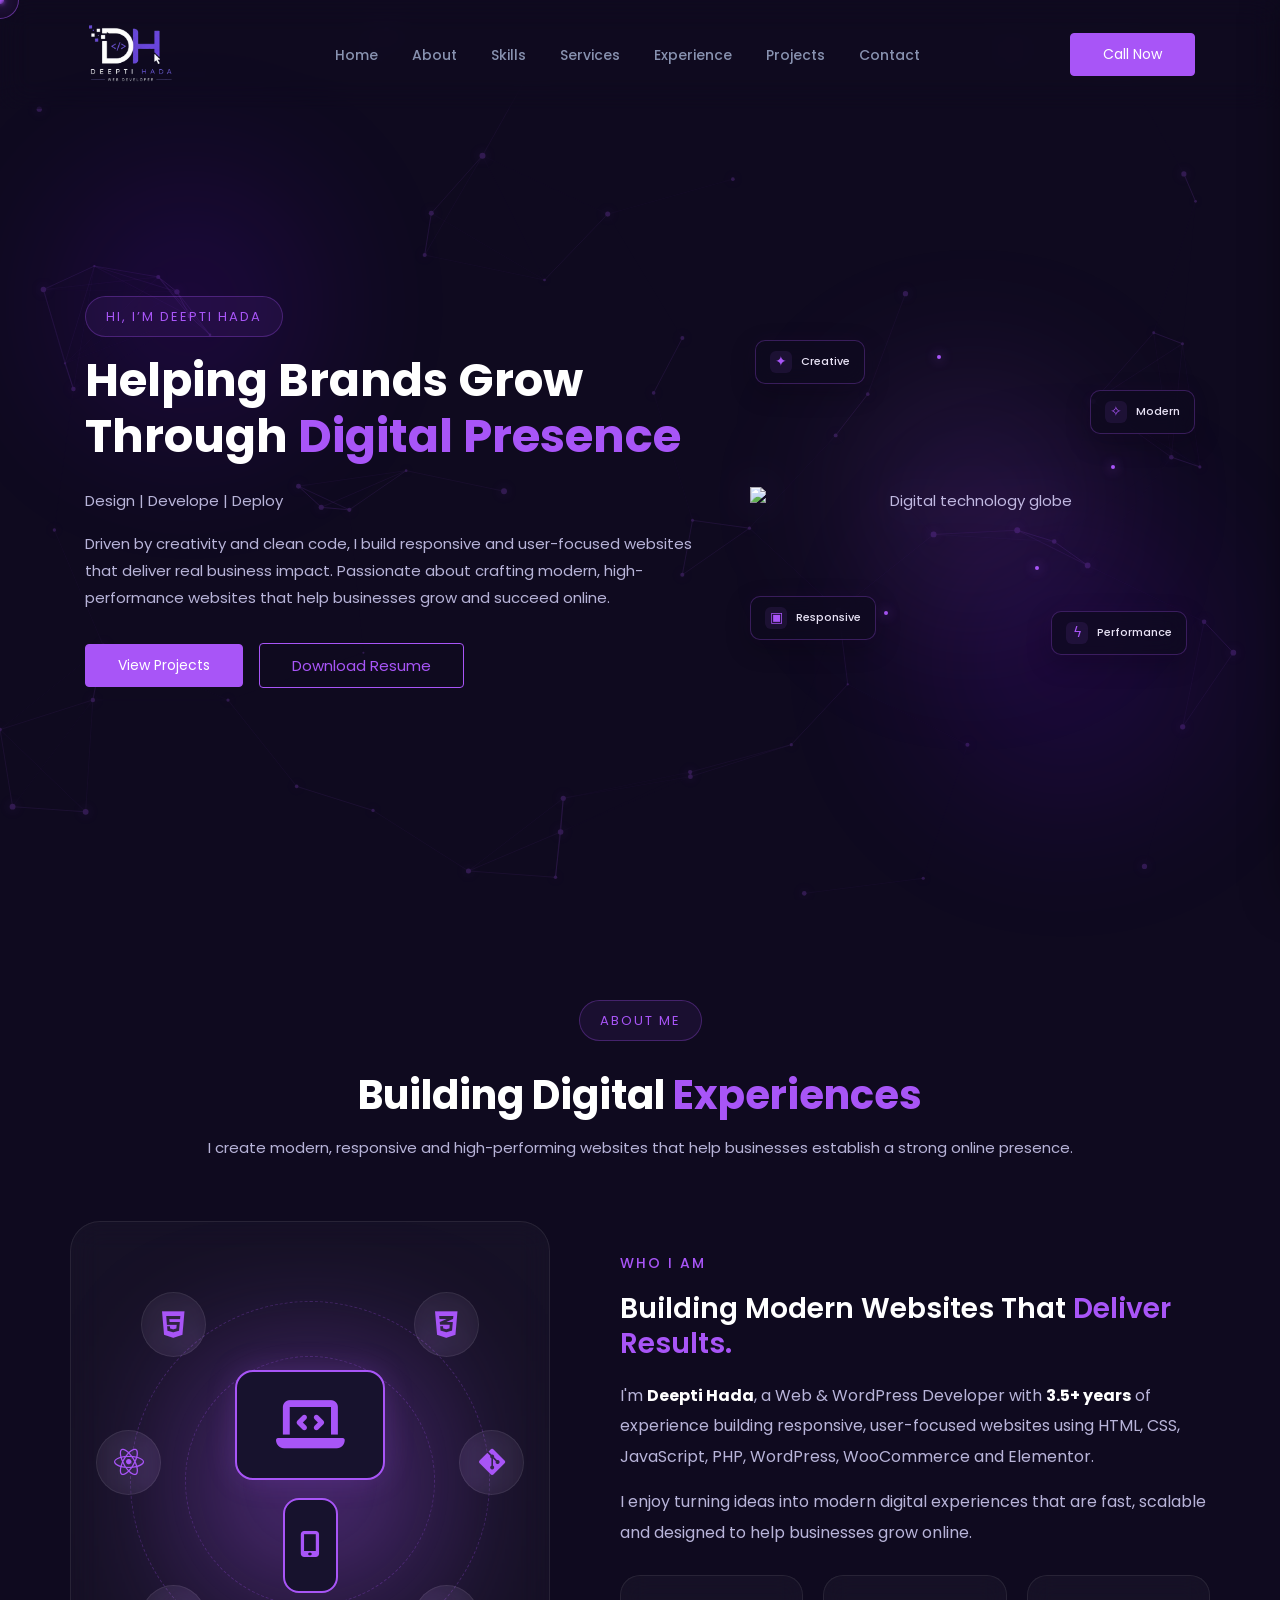
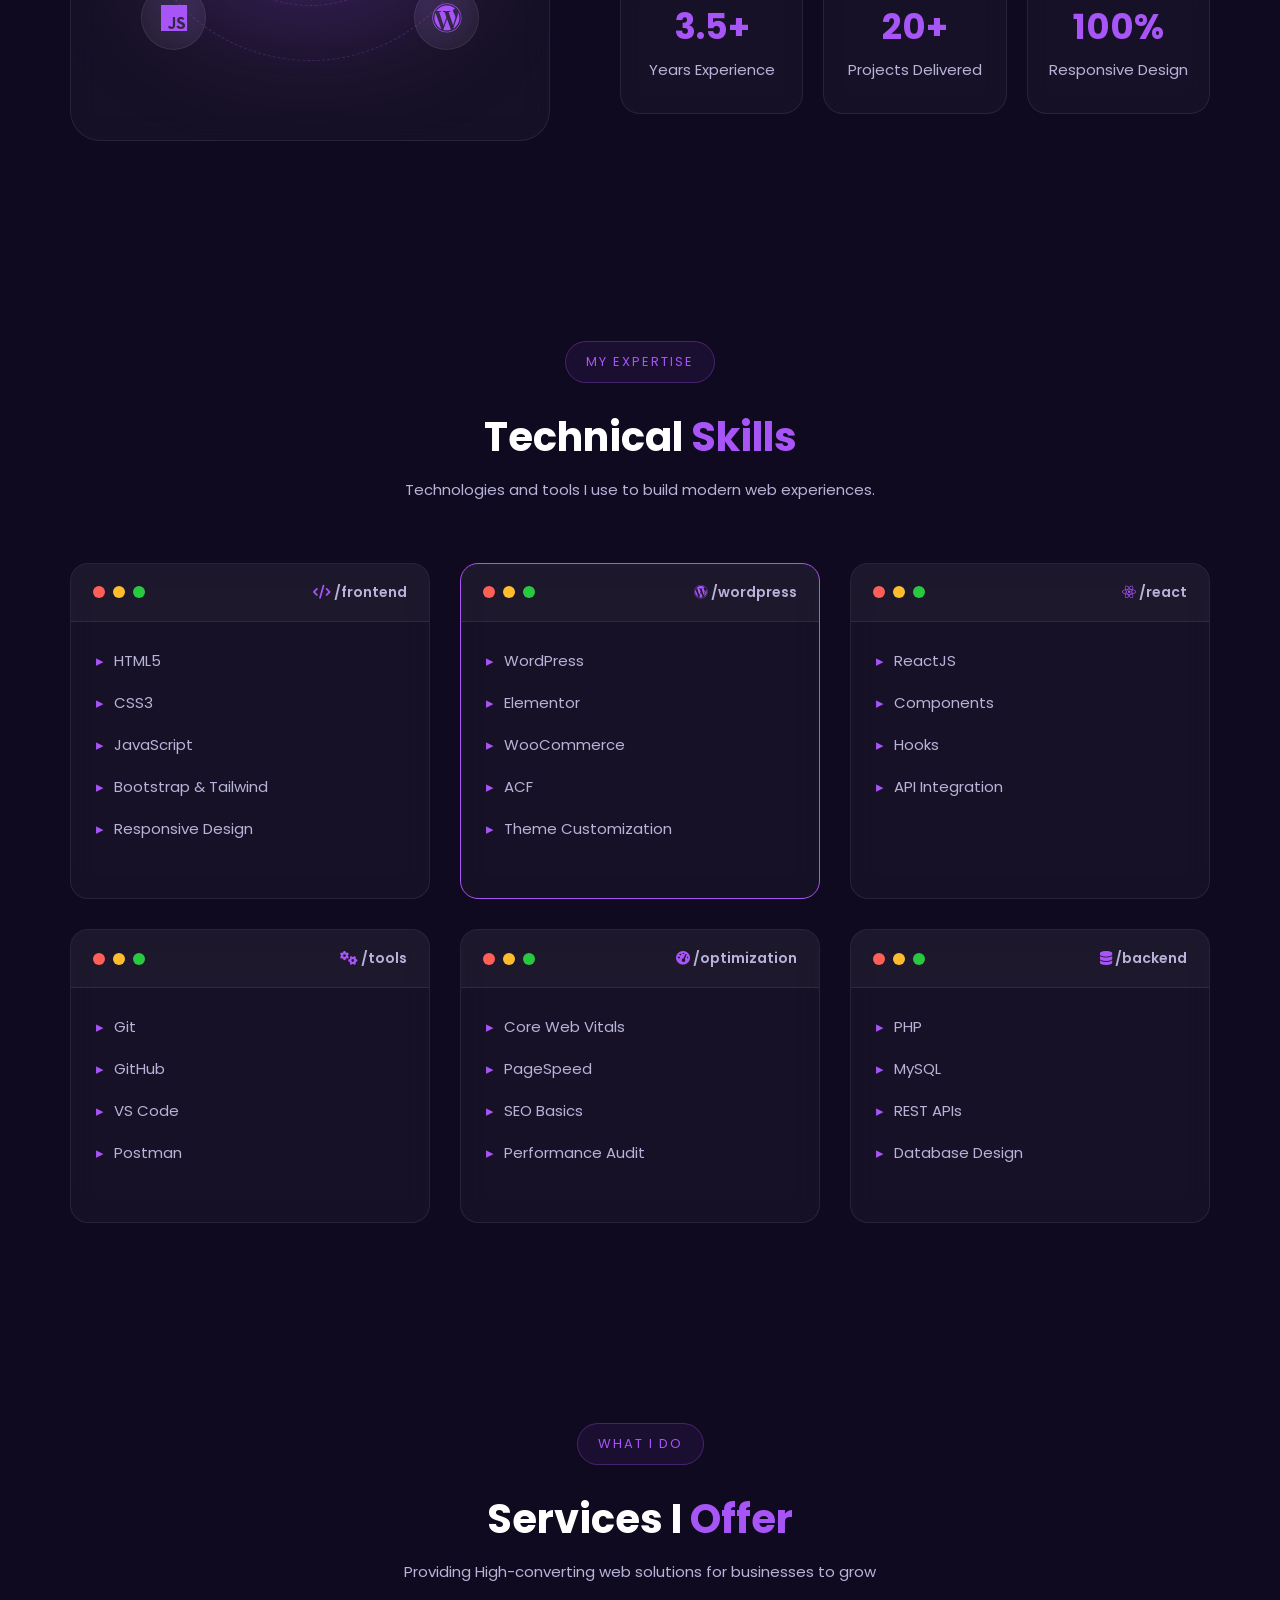
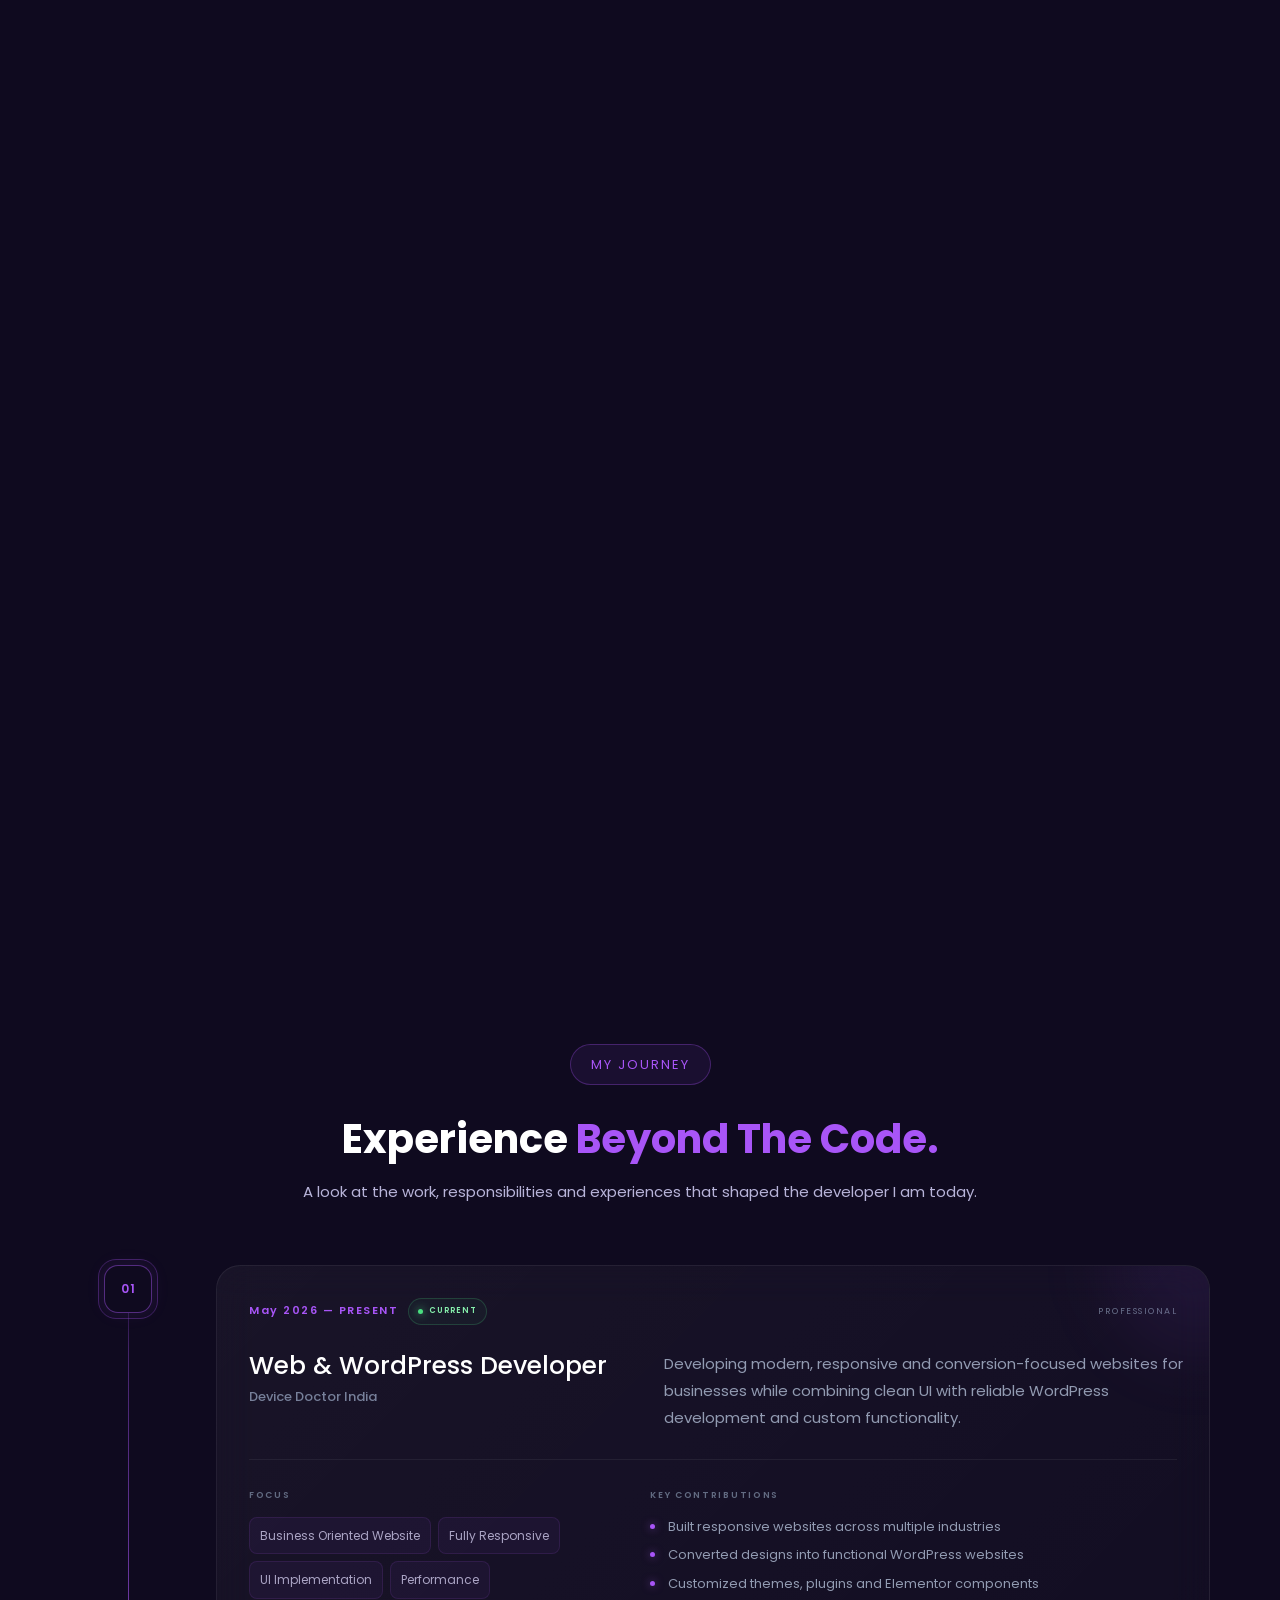
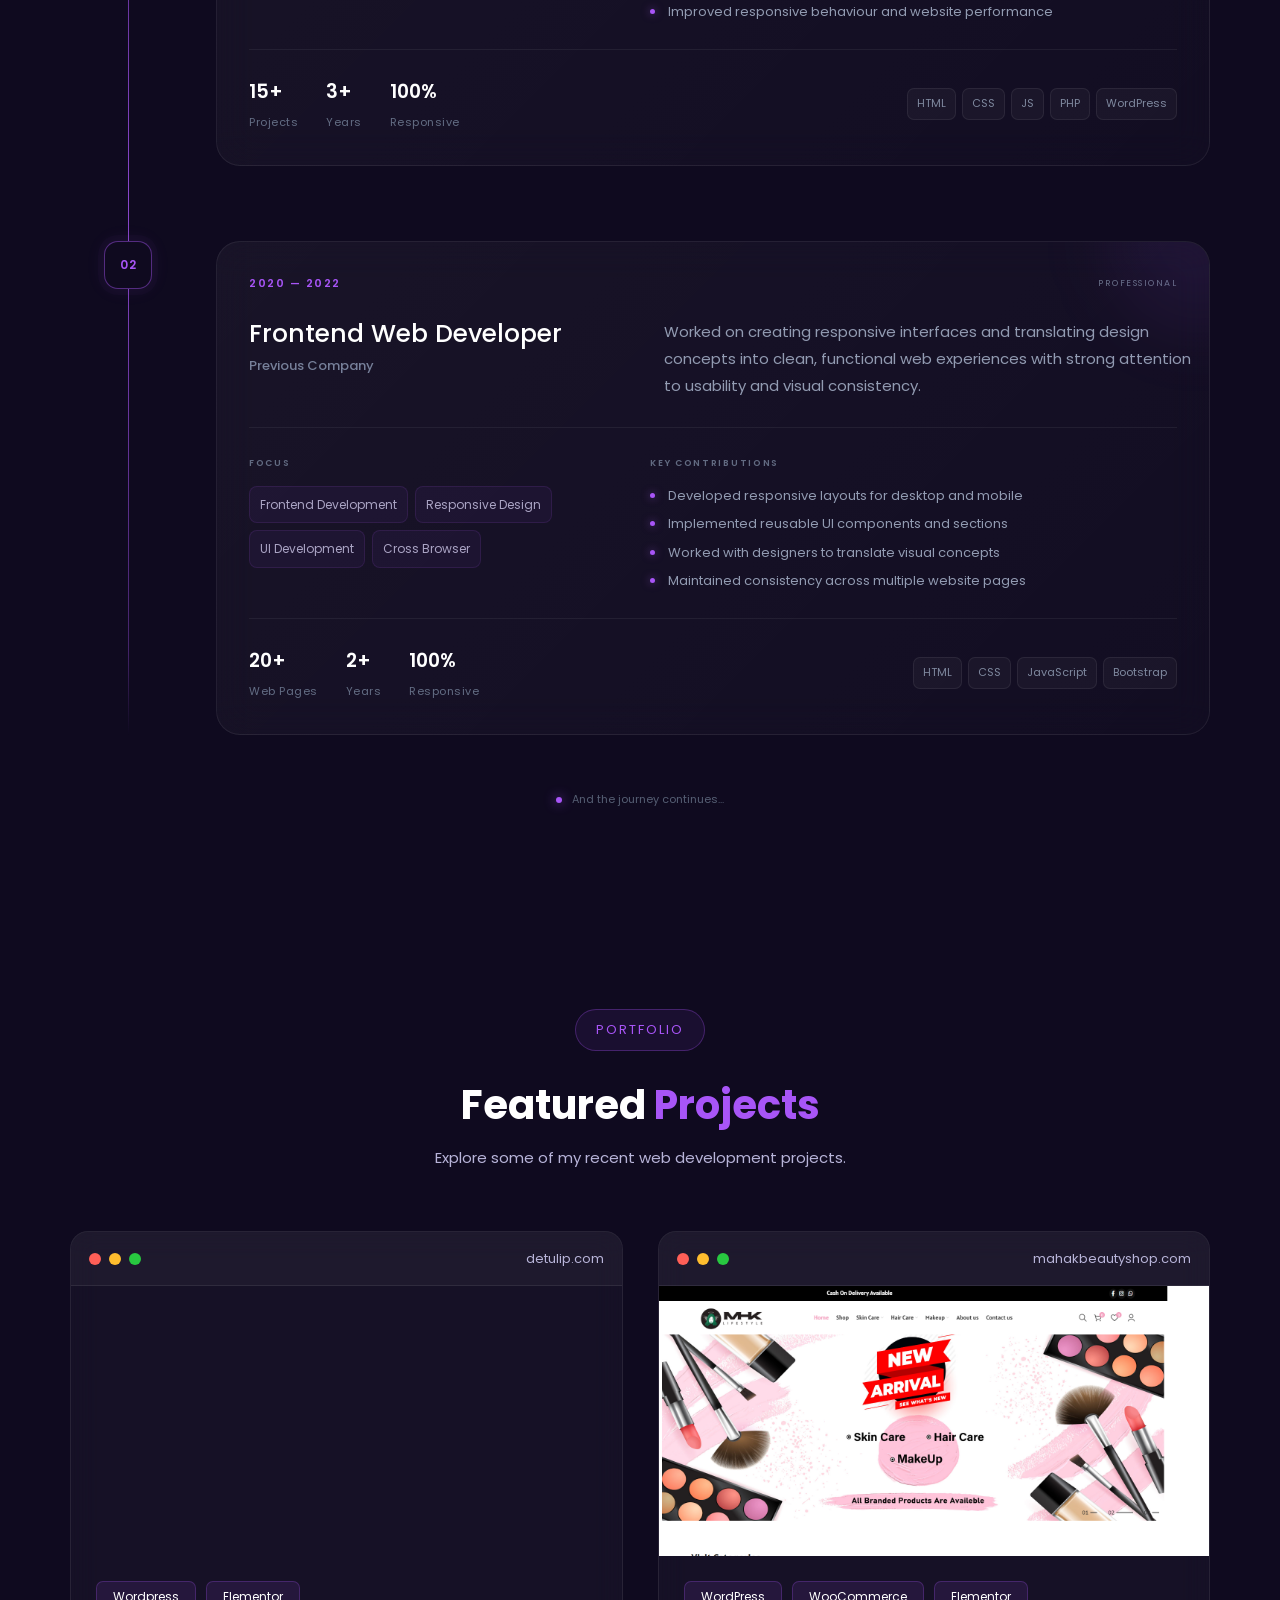
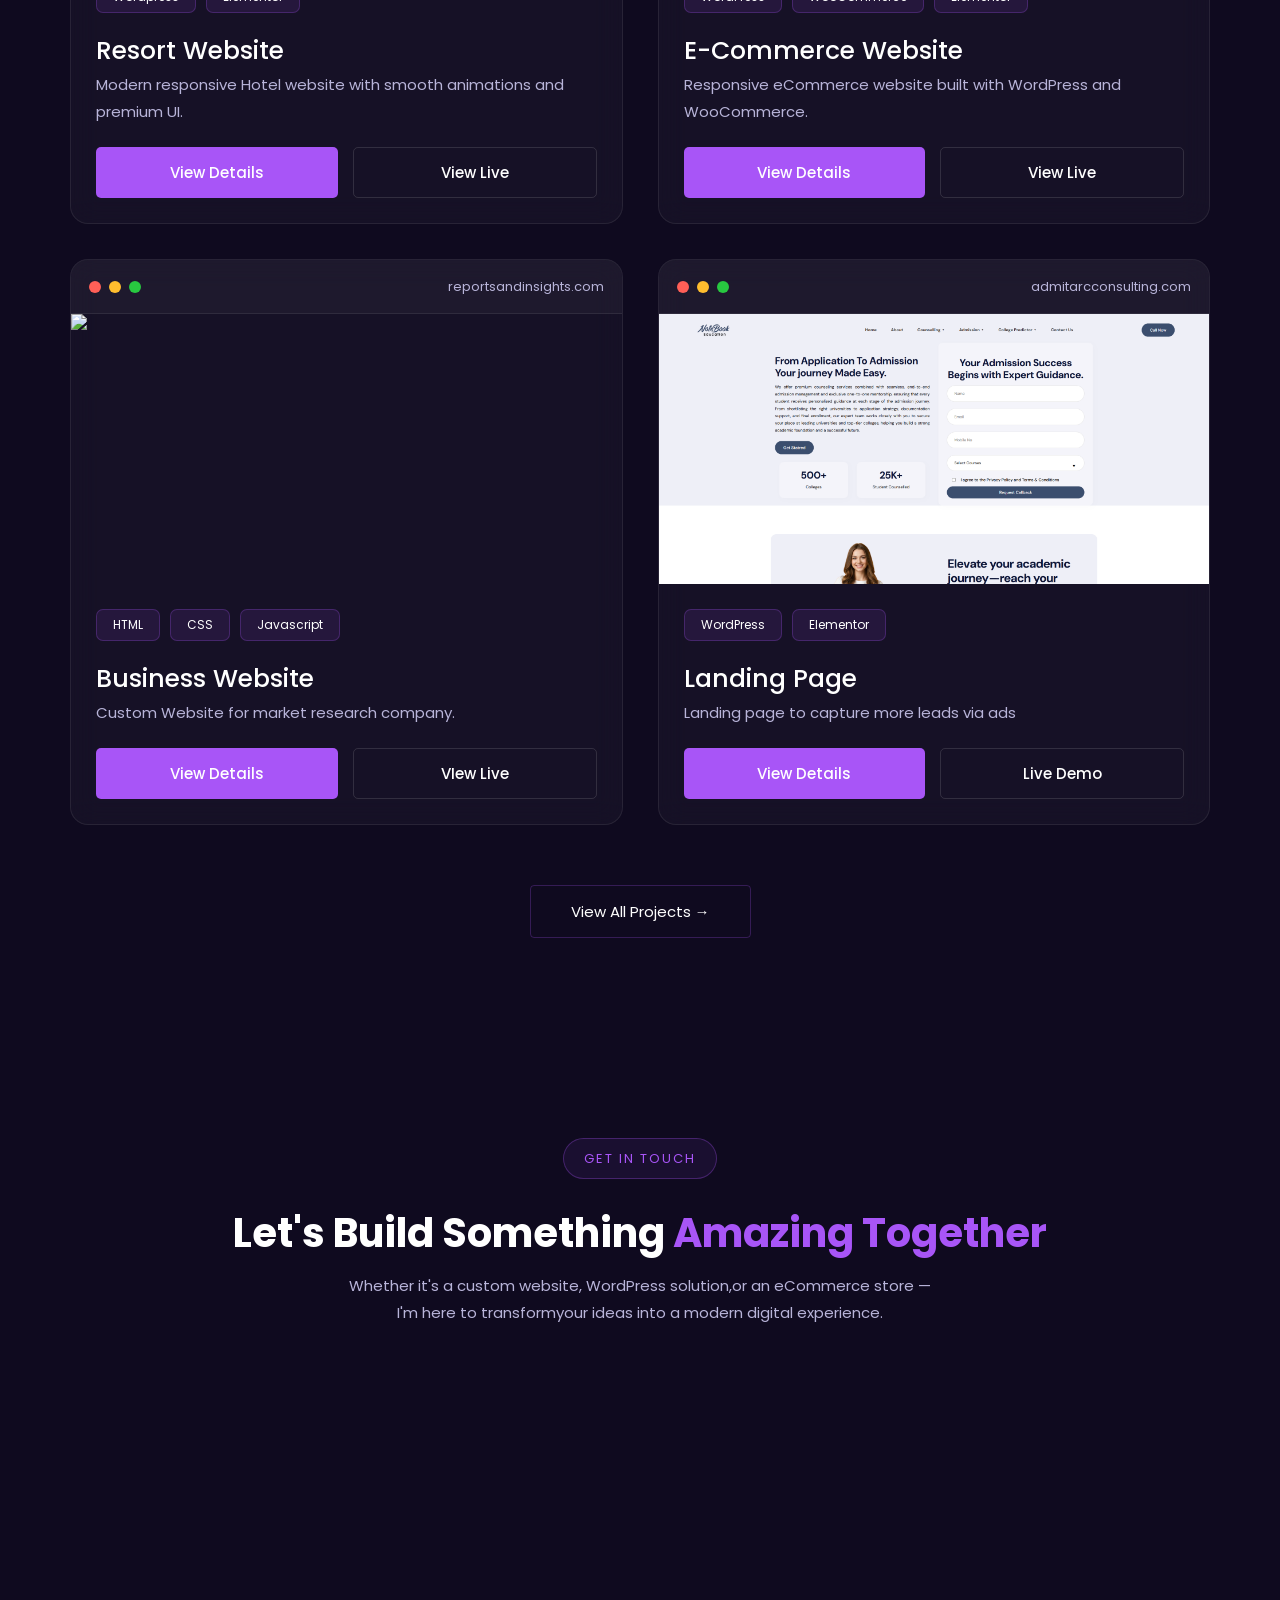
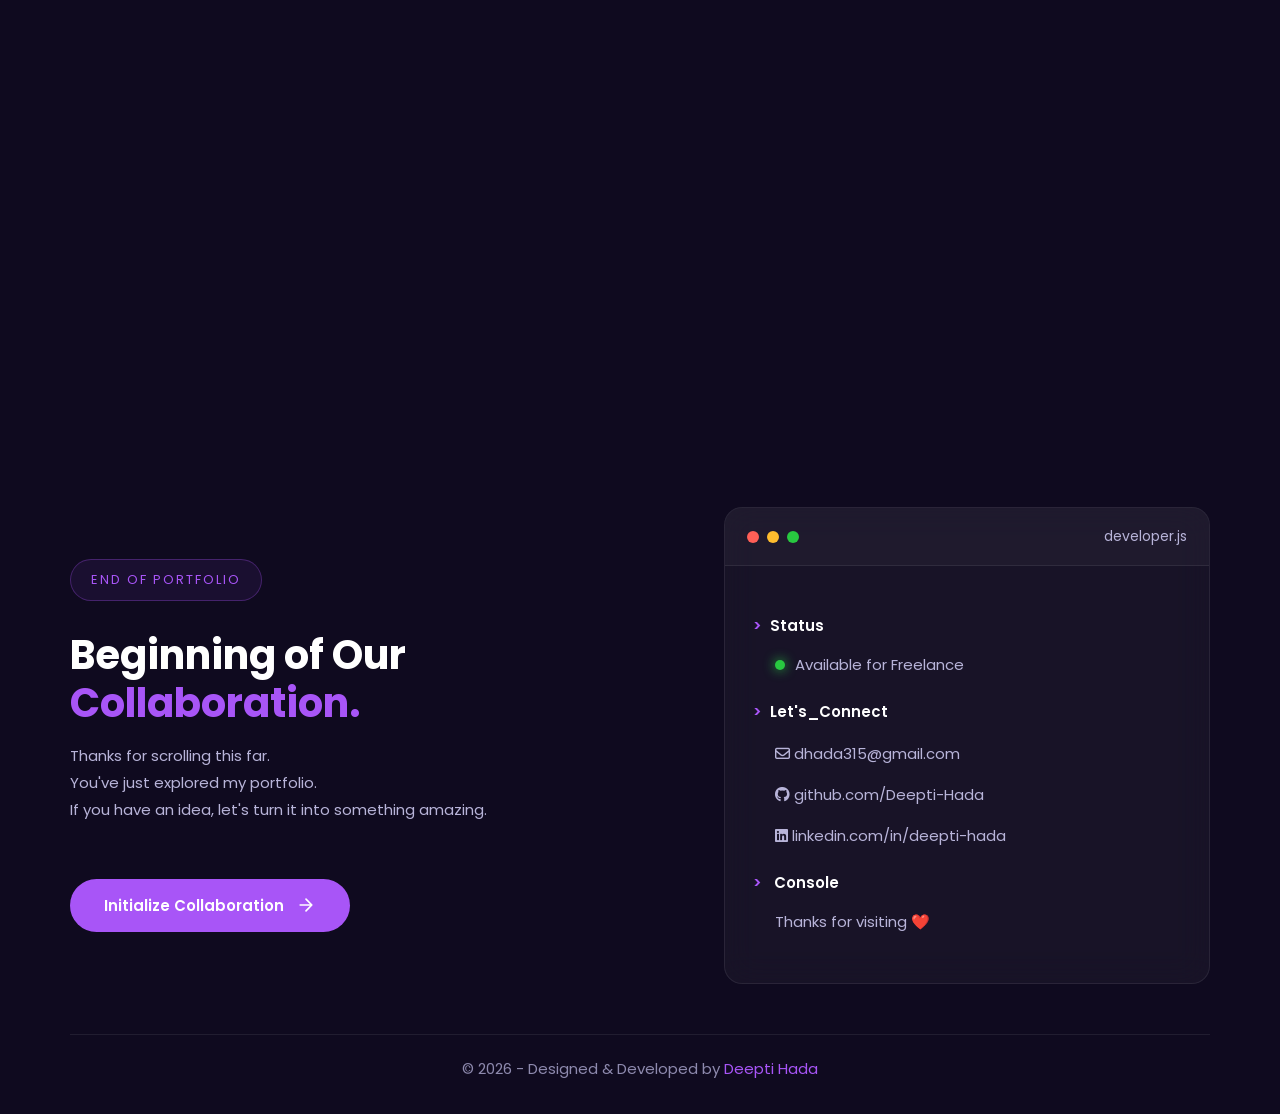
==== commit 5d81cffc: "Update index.html" ====
--- a/index.html
+++ b/index.html
@@ -16,7 +16,7 @@
 <nav class="navbar">
     <div class="container">
         <div class="logo">
-            <img src="images/DH-Logo.png" alt="DH Logo">
+            <a href="index.html"><img src="images/DH-Logo.png" alt="DH Logo"></a>
         </div>
         <div class="menu desktop-menu">
             <a href="index.html">Home</a>
--- a/css/style.css
+++ b/css/style.css
@@ -1128,11 +1128,6 @@
 .developer-card-about{
 height:380px;
 }
-.tech{
-width:52px;
-height:52px;
-font-size:24px;
-}
 .html{
 top:30px;
 left:50px;
@@ -2149,7 +2144,10 @@
 
 @media(max-width:480px){
 .contact-right h3{
-font-size:28px;
+font-size:21px;
+}
+.status-box h4{
+    font-size:20px;
 }
 }
 /*================== CONTACT END ========== */
@@ -2220,19 +2218,6 @@
     align-items:center;
     position:relative;
     z-index:2;
-}
-.footer-left h2{
-    color:#fff;
-    font-size:48px;
-    margin:18px 0;
-}
-.footer-left h2 span{
-    color:#A855F7;
-}
-.footer-left p{
-    color:#B8B4D9;
-    line-height:1.9;
-    max-width:500px;
 }
 .developer-card{
     background:rgba(255,255,255,.04);
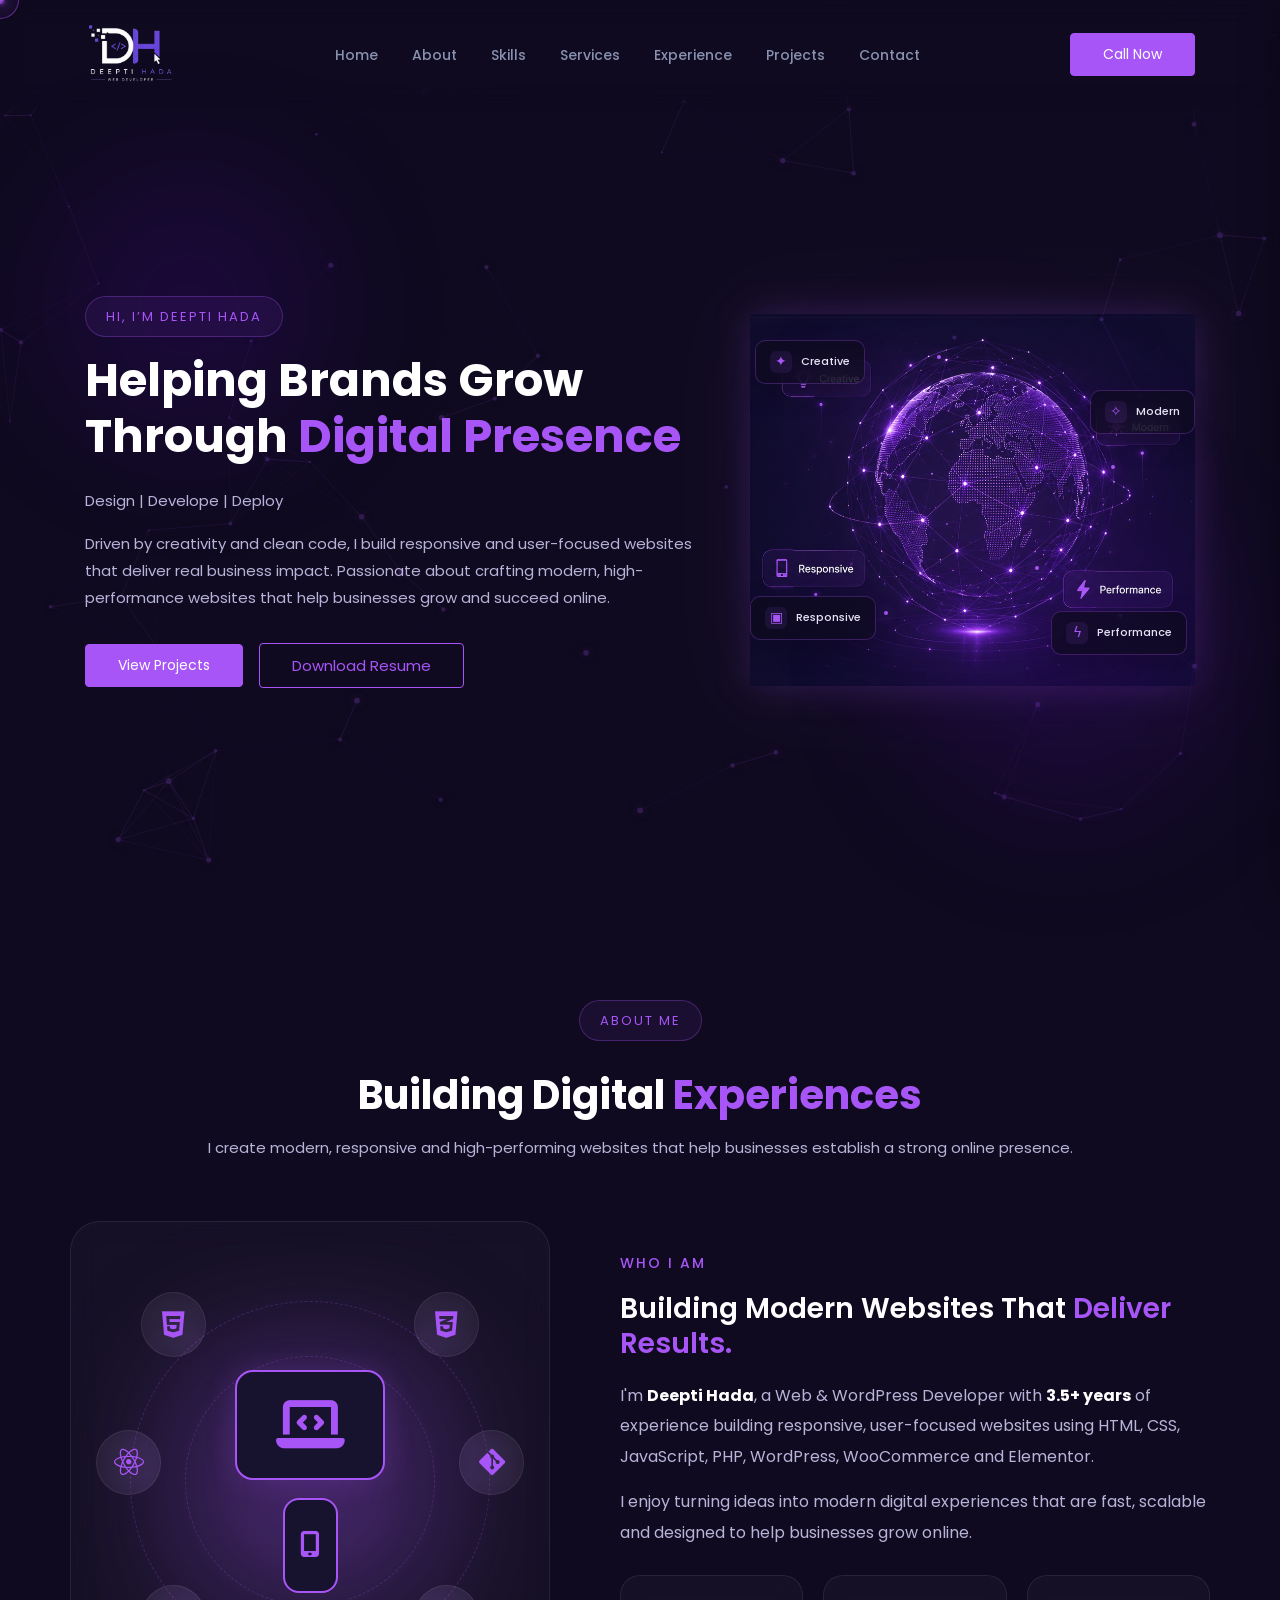
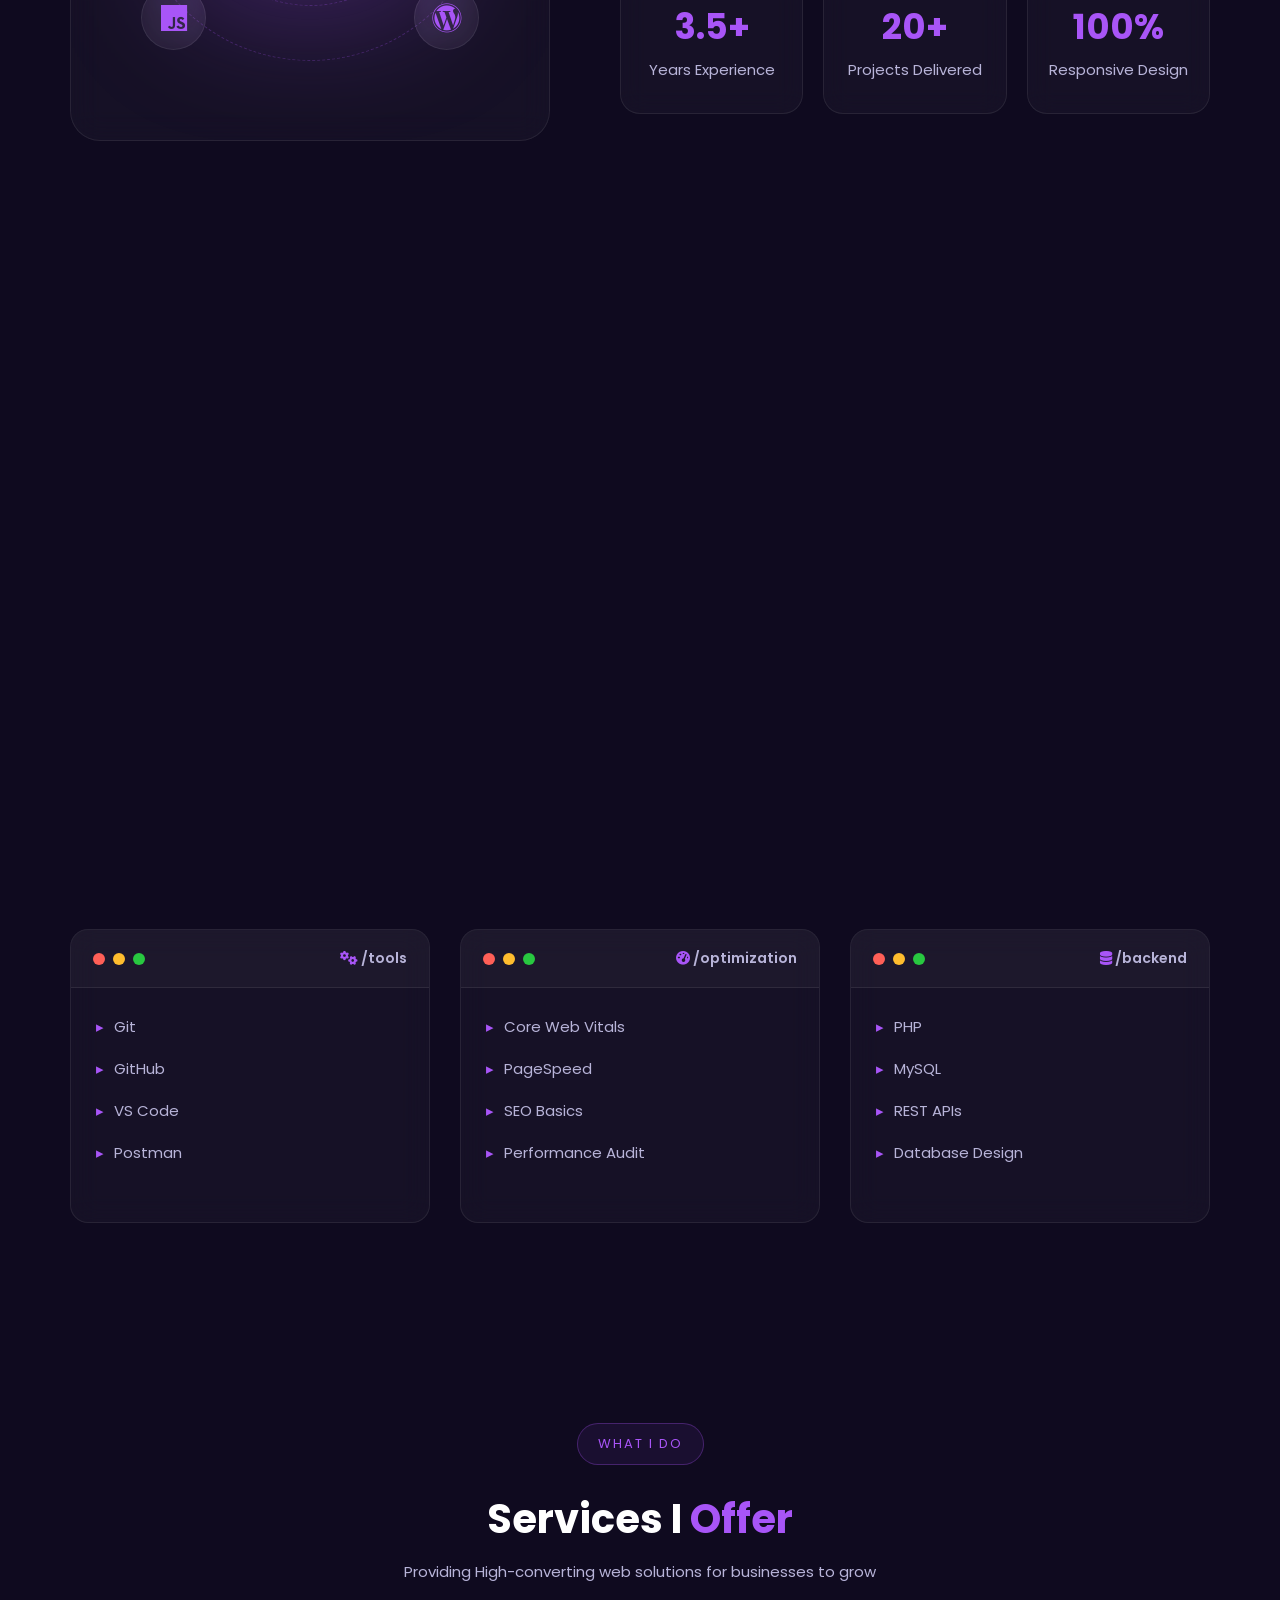
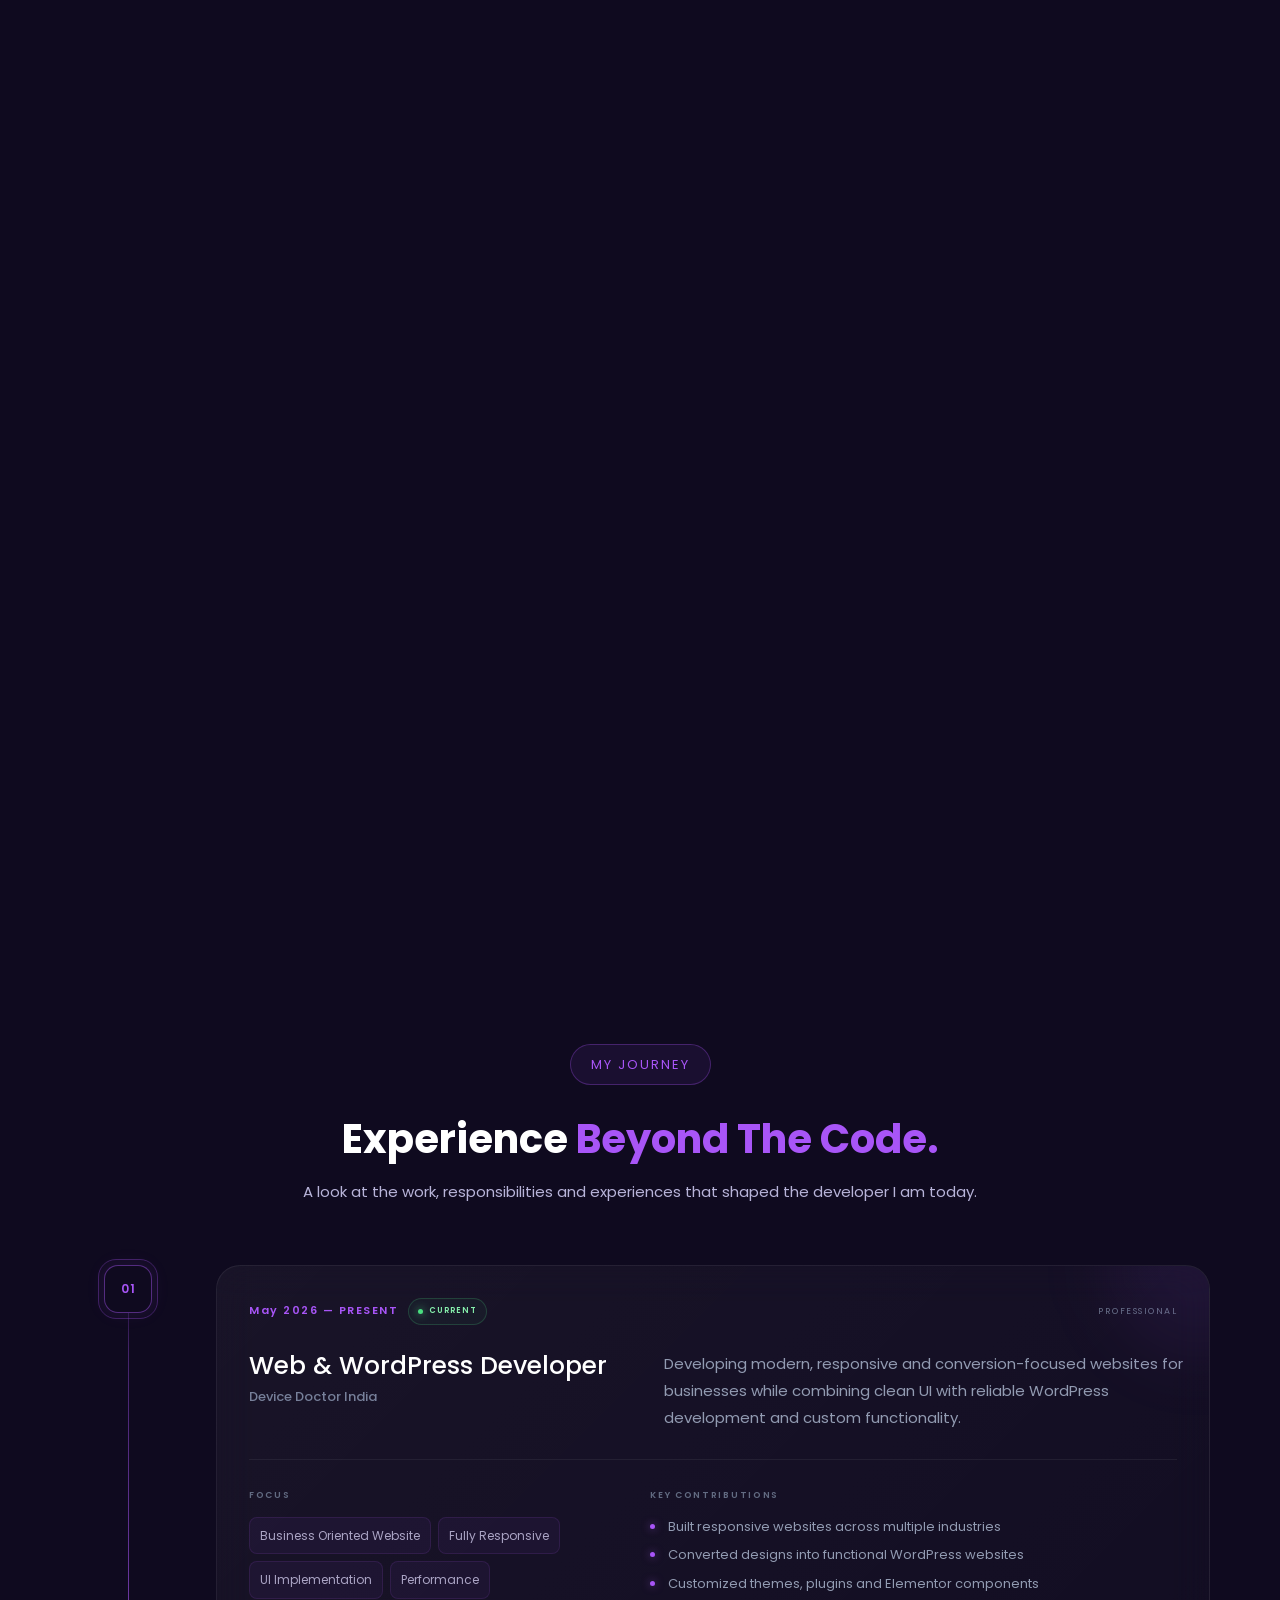
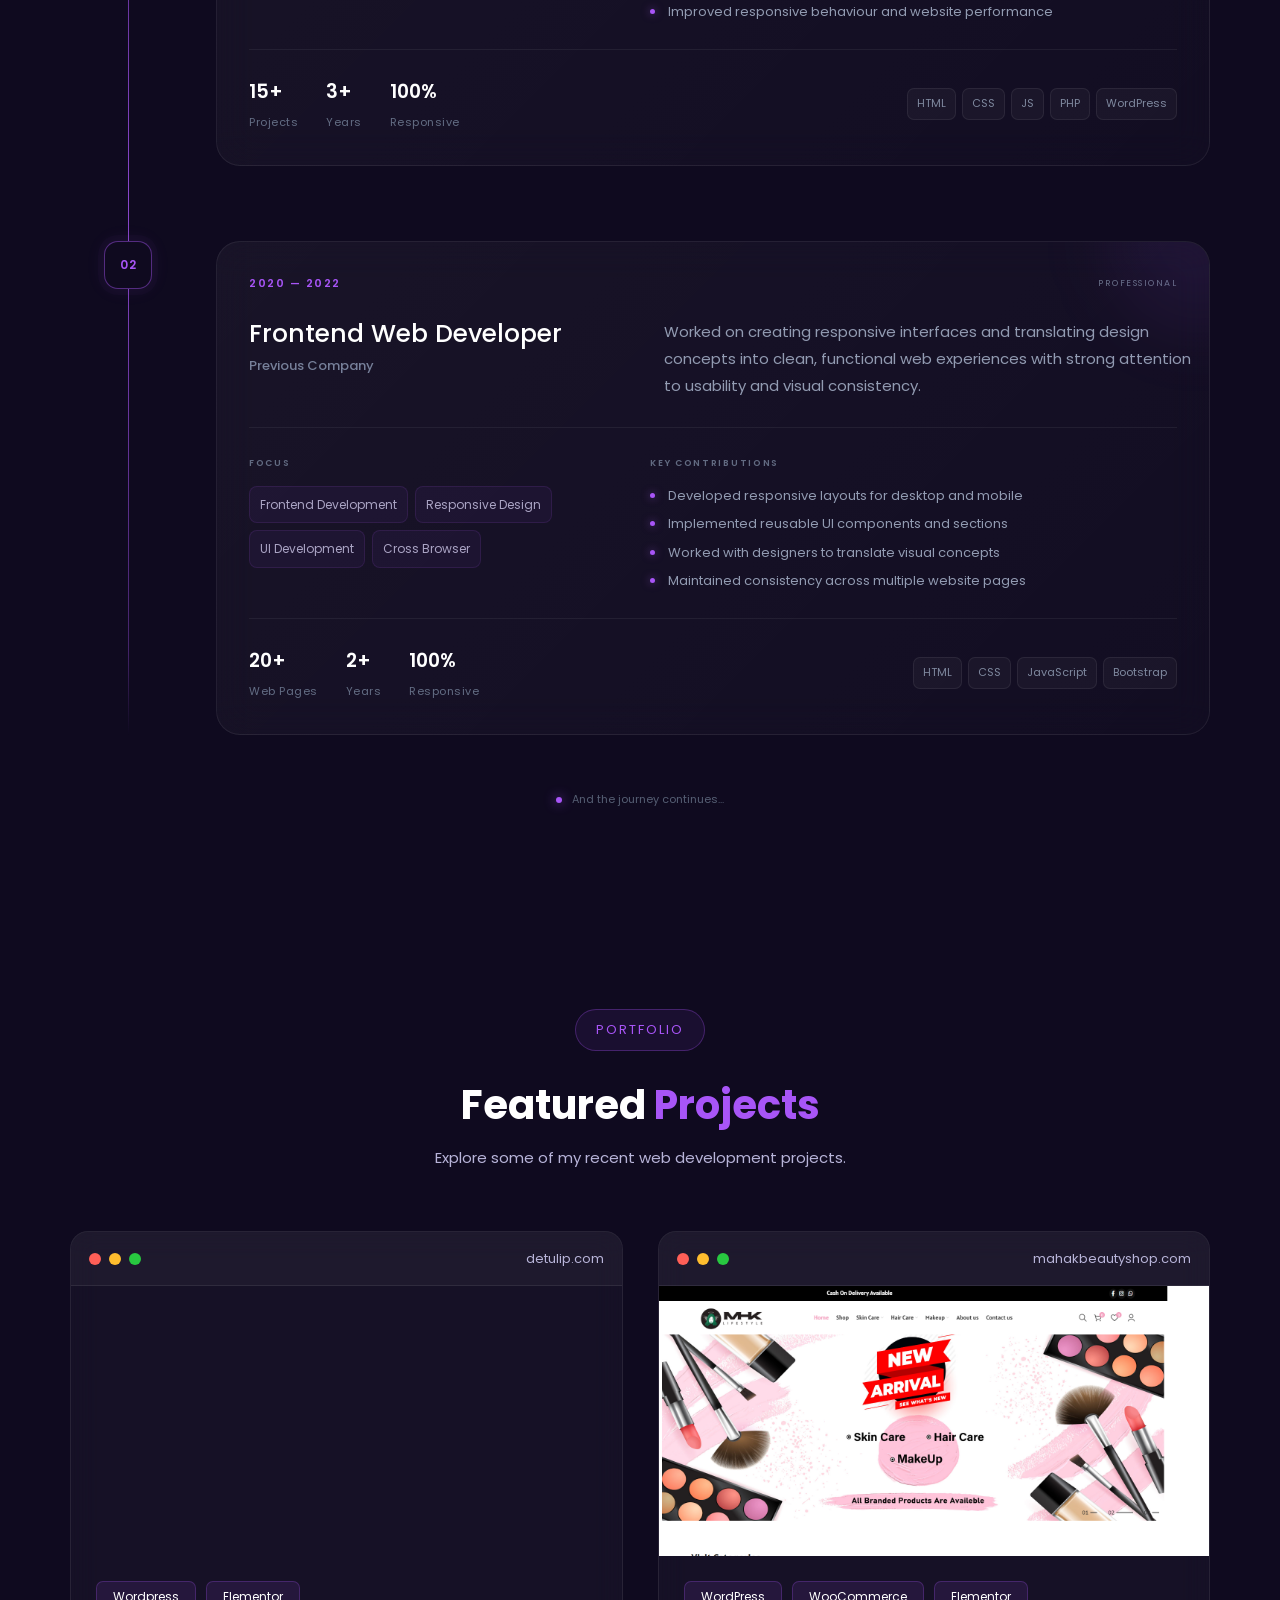
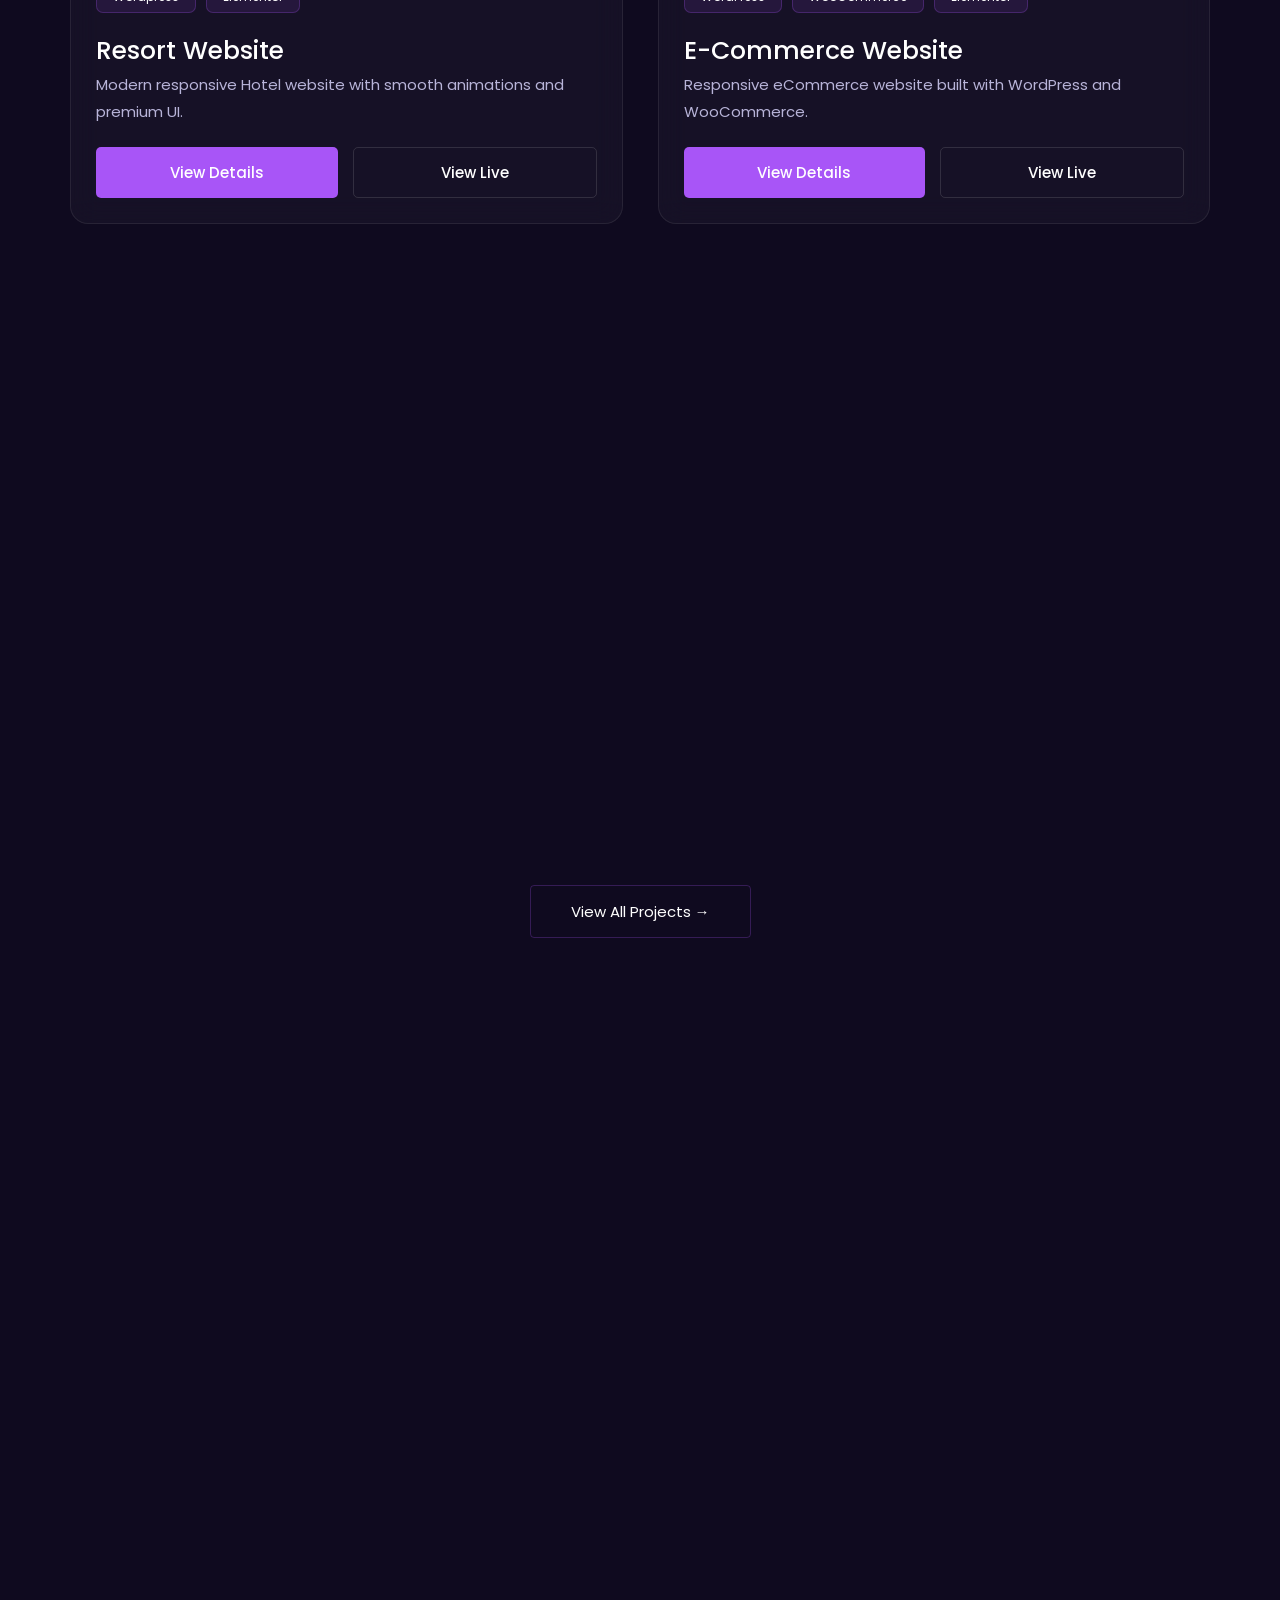
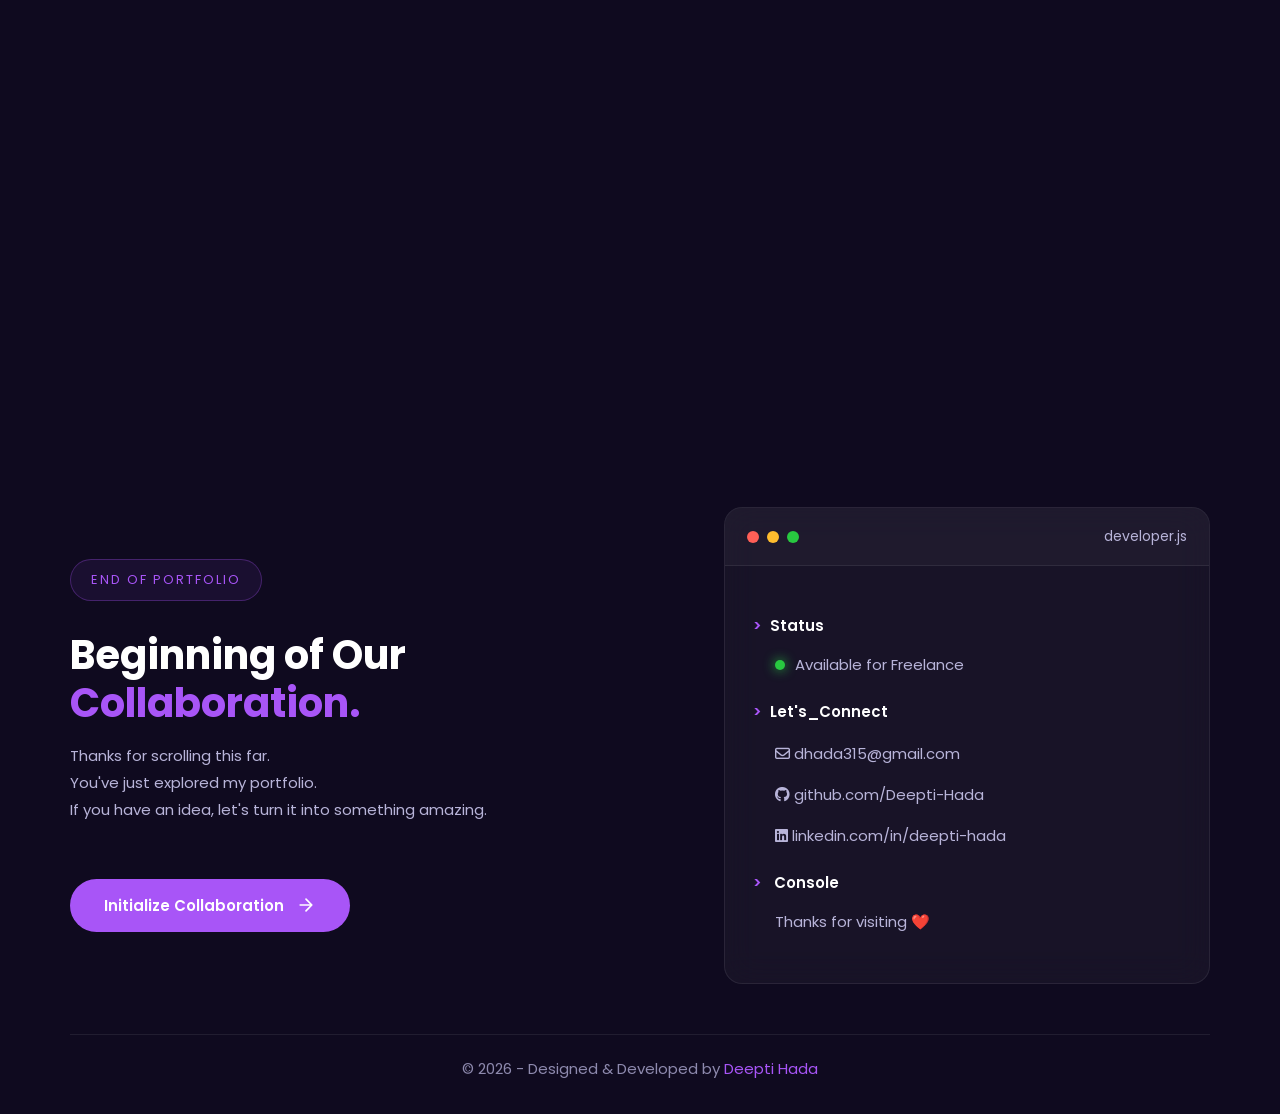
==== commit 2b1f9a36: "Update index.html" ====
--- a/index.html
+++ b/index.html
@@ -89,7 +89,7 @@
 
         <div class="globe-glow"></div>
 
-        <img src="images/bn.png"
+        <img src="images/banner-right.png"
              class="hero-globe"
              alt="Digital technology globe">
 
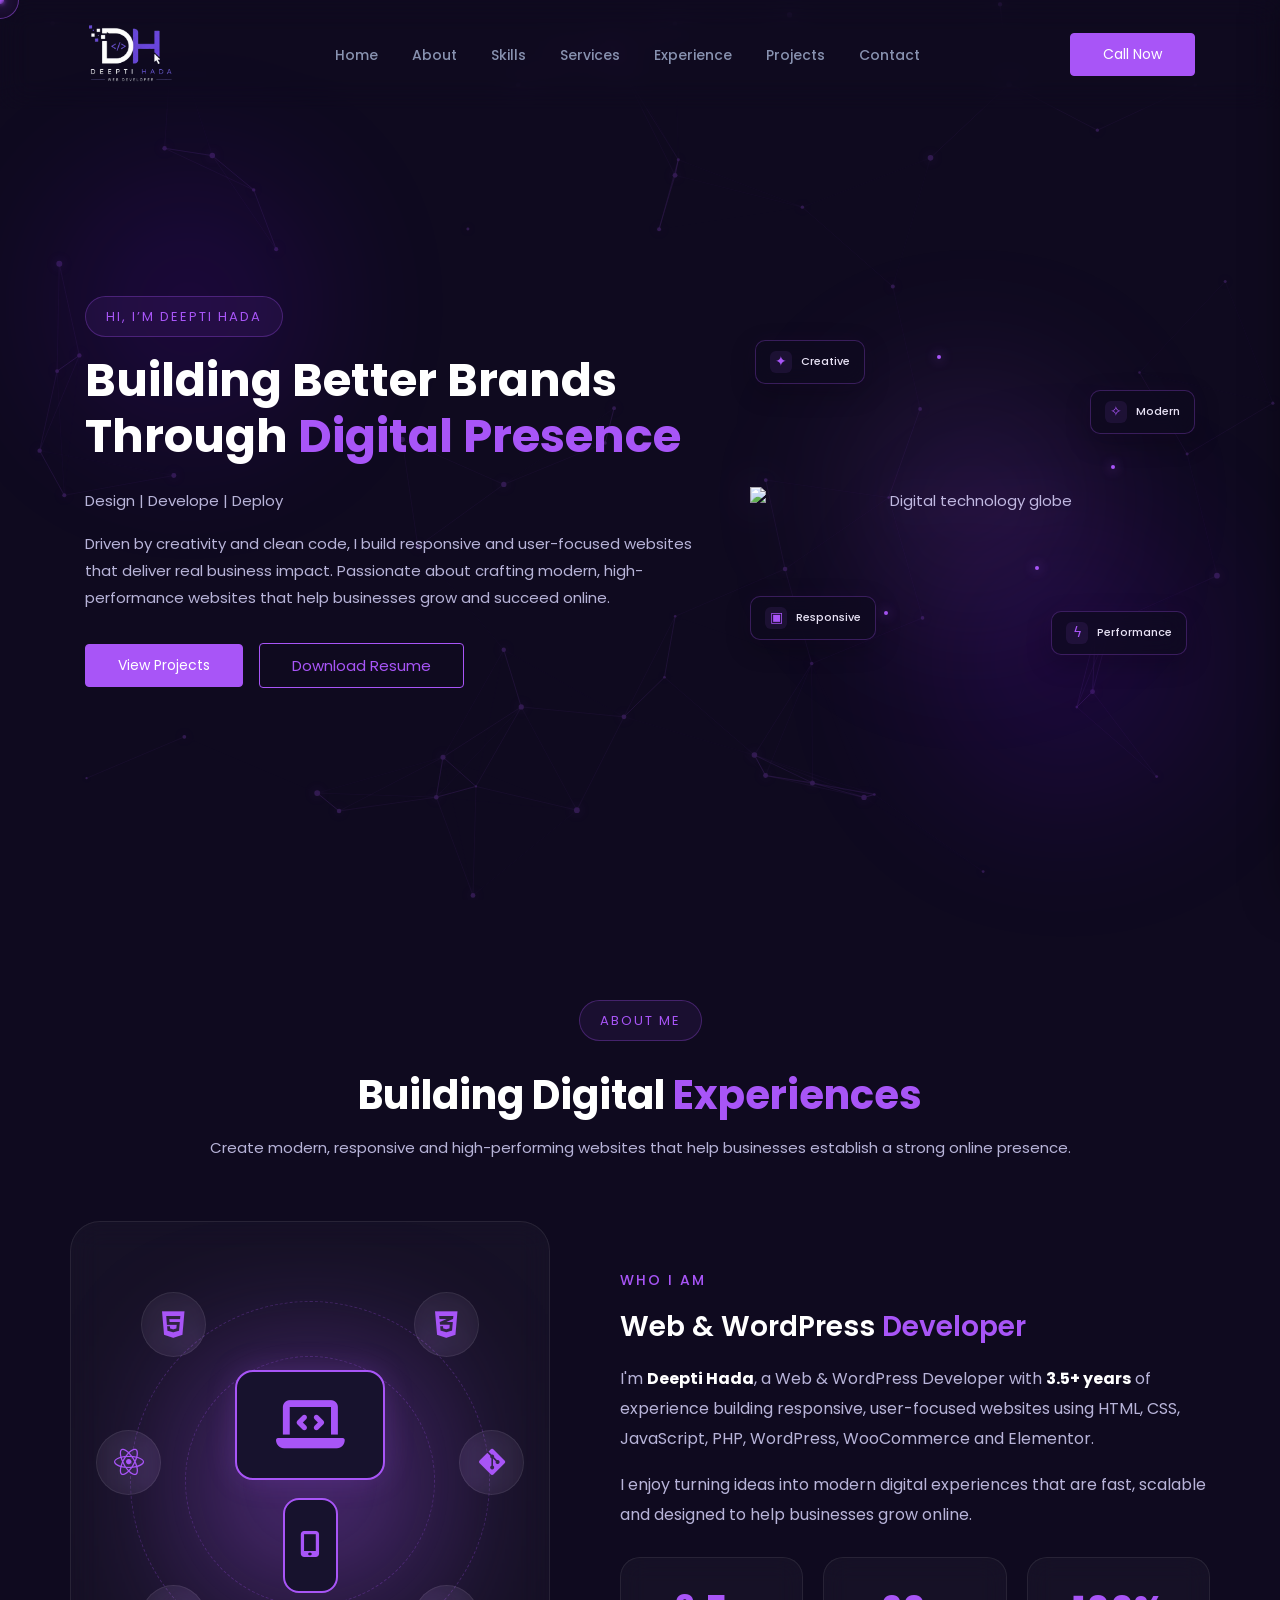
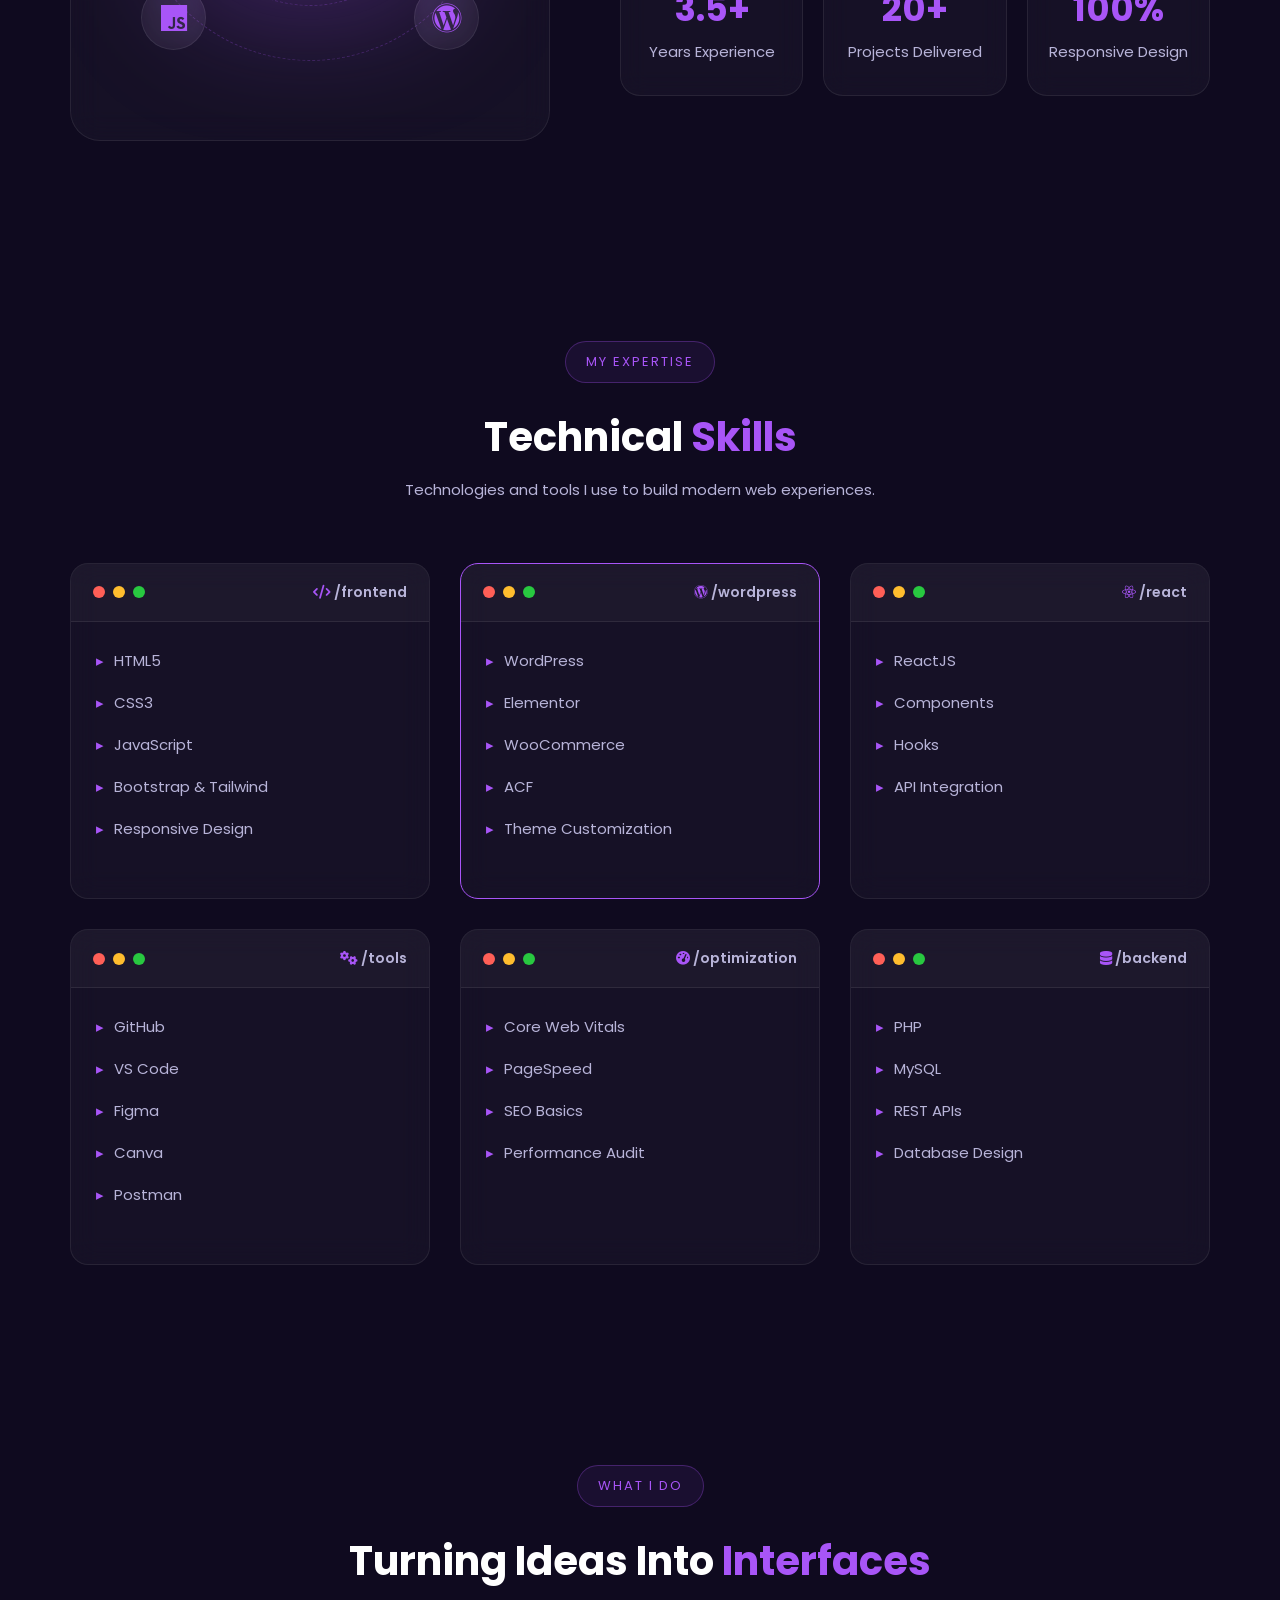
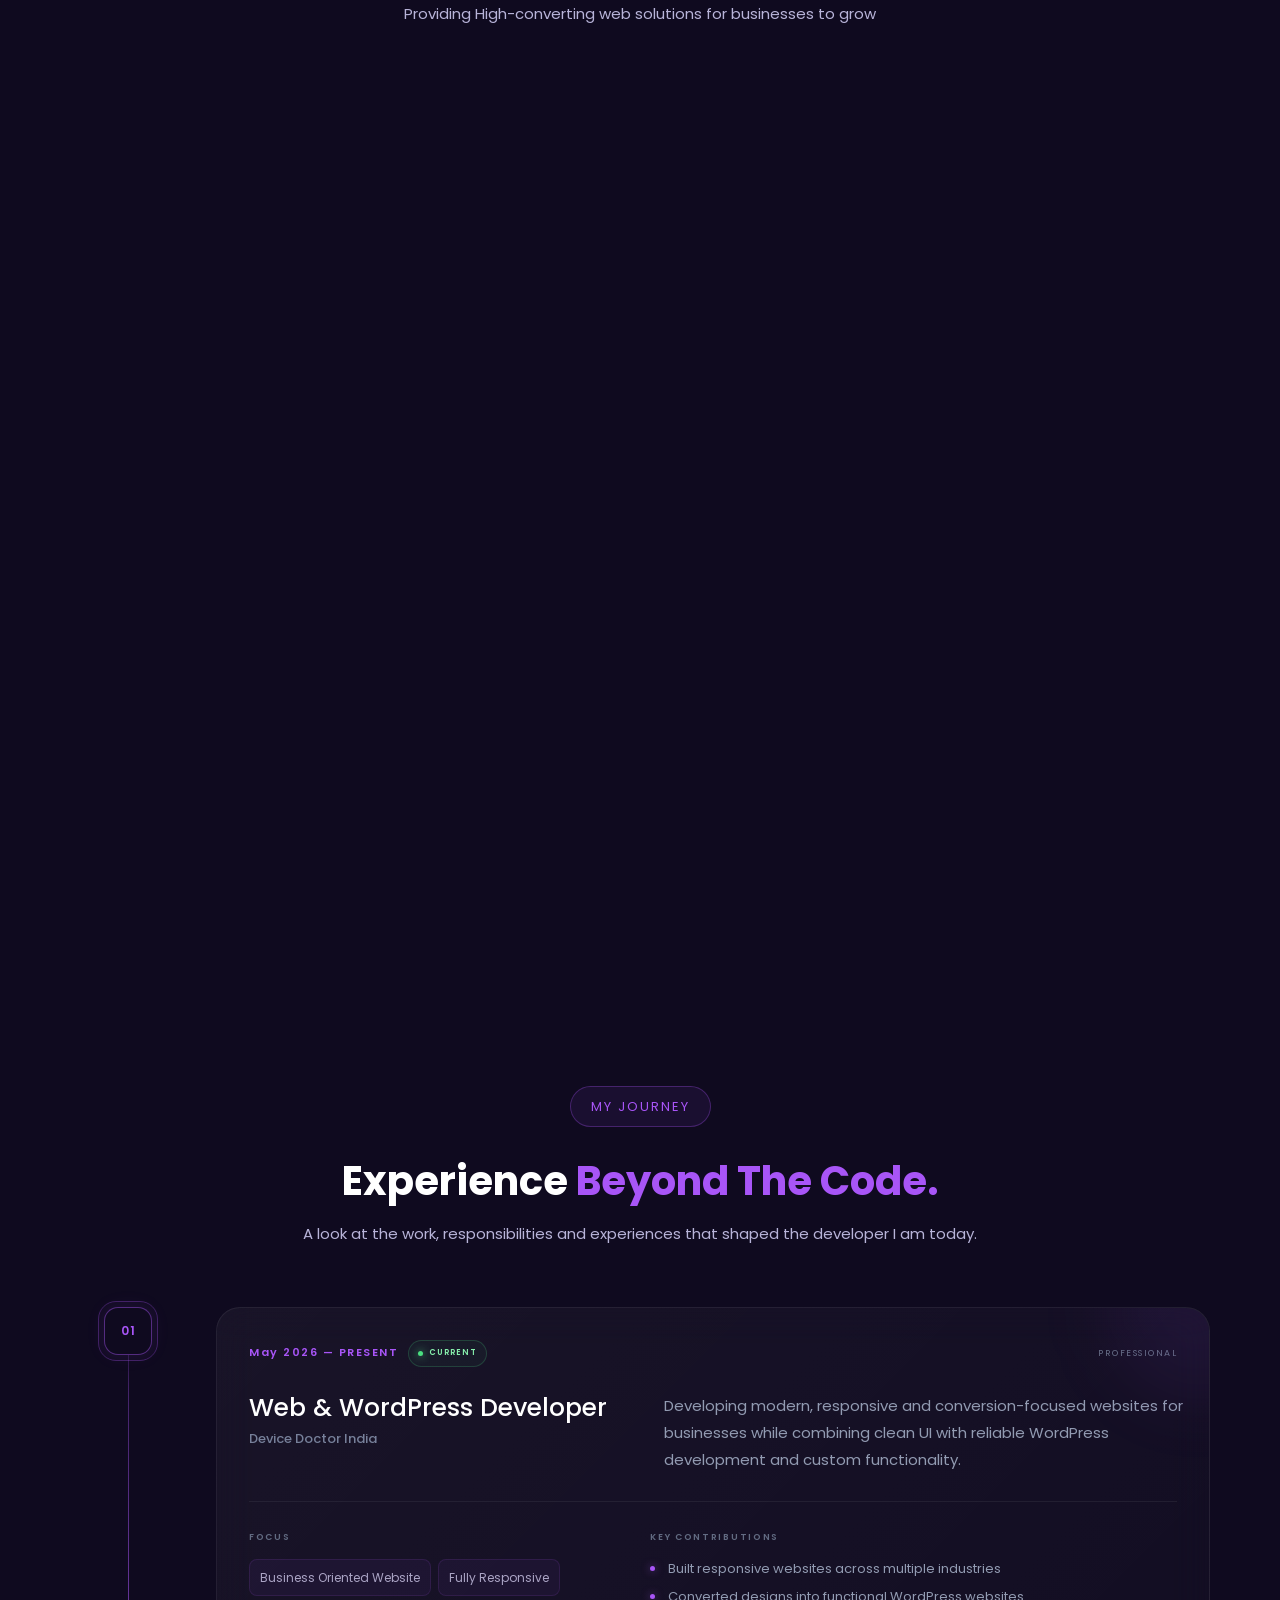
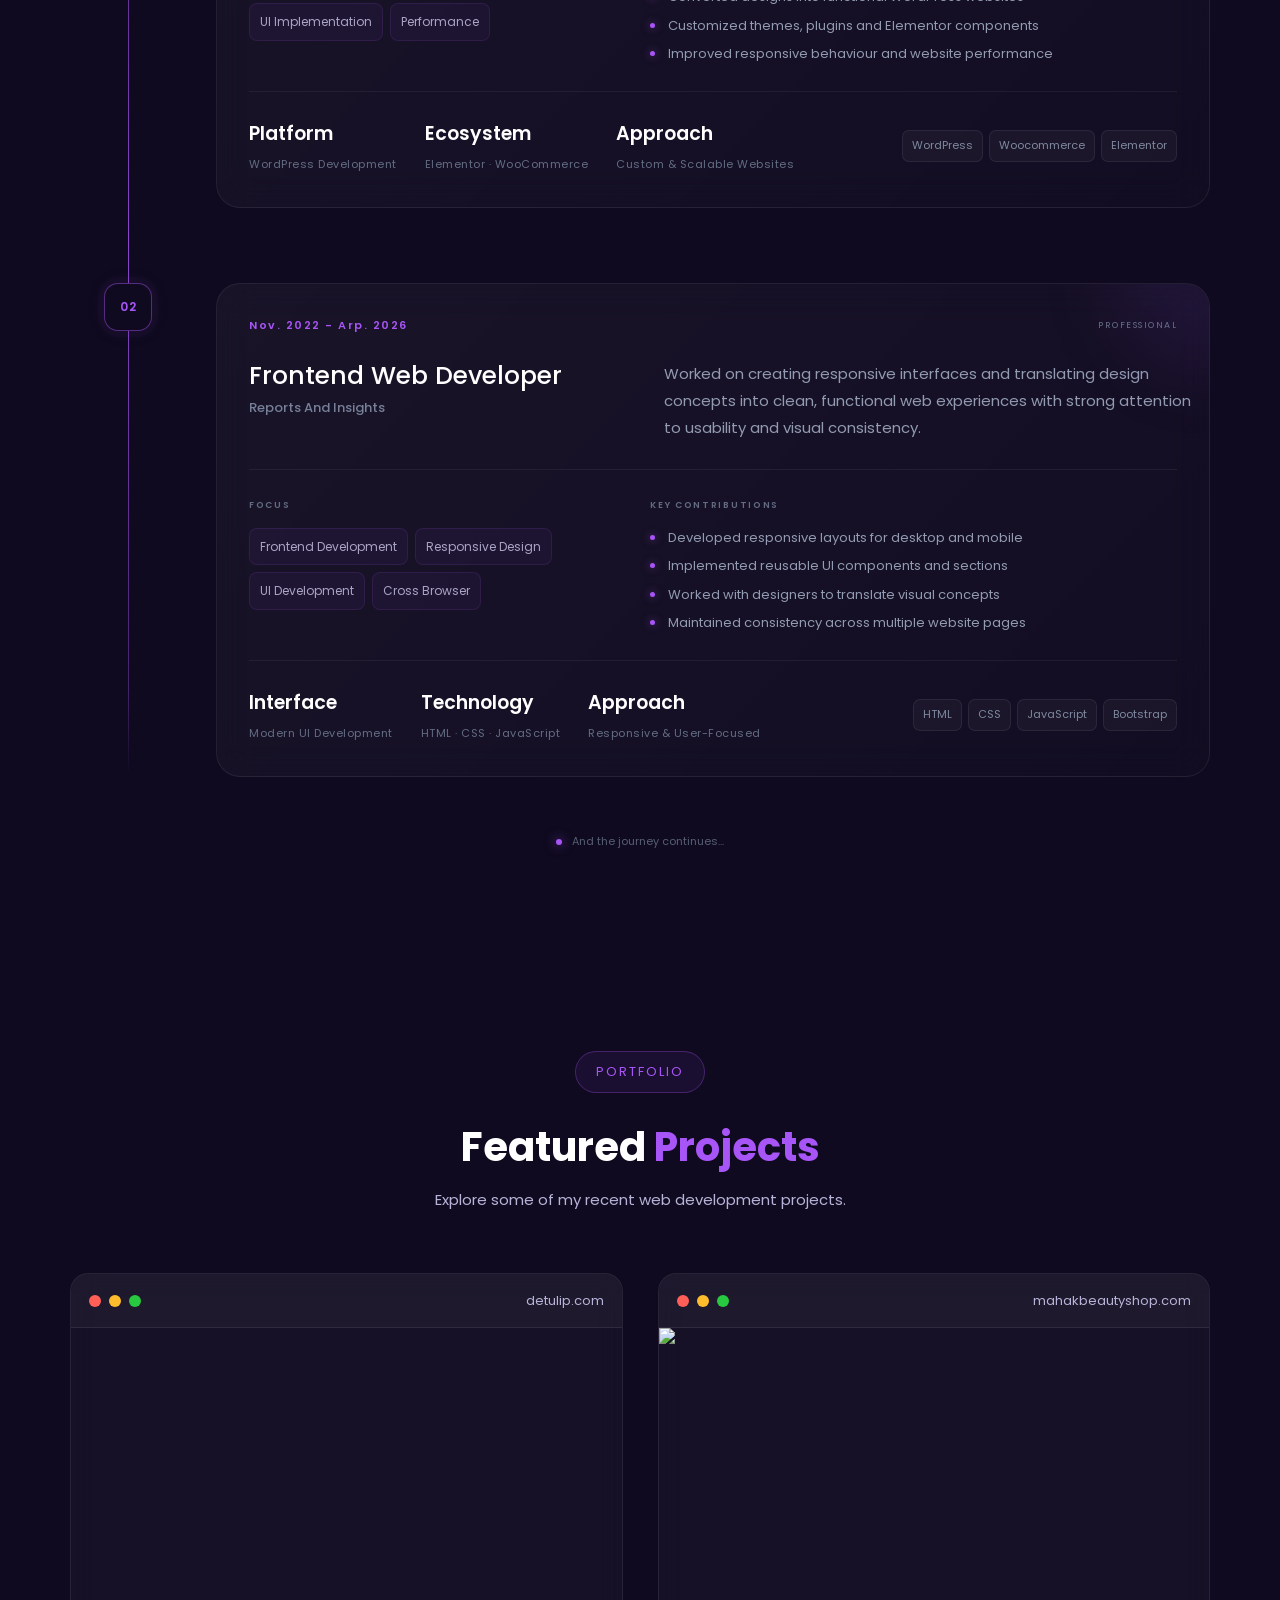
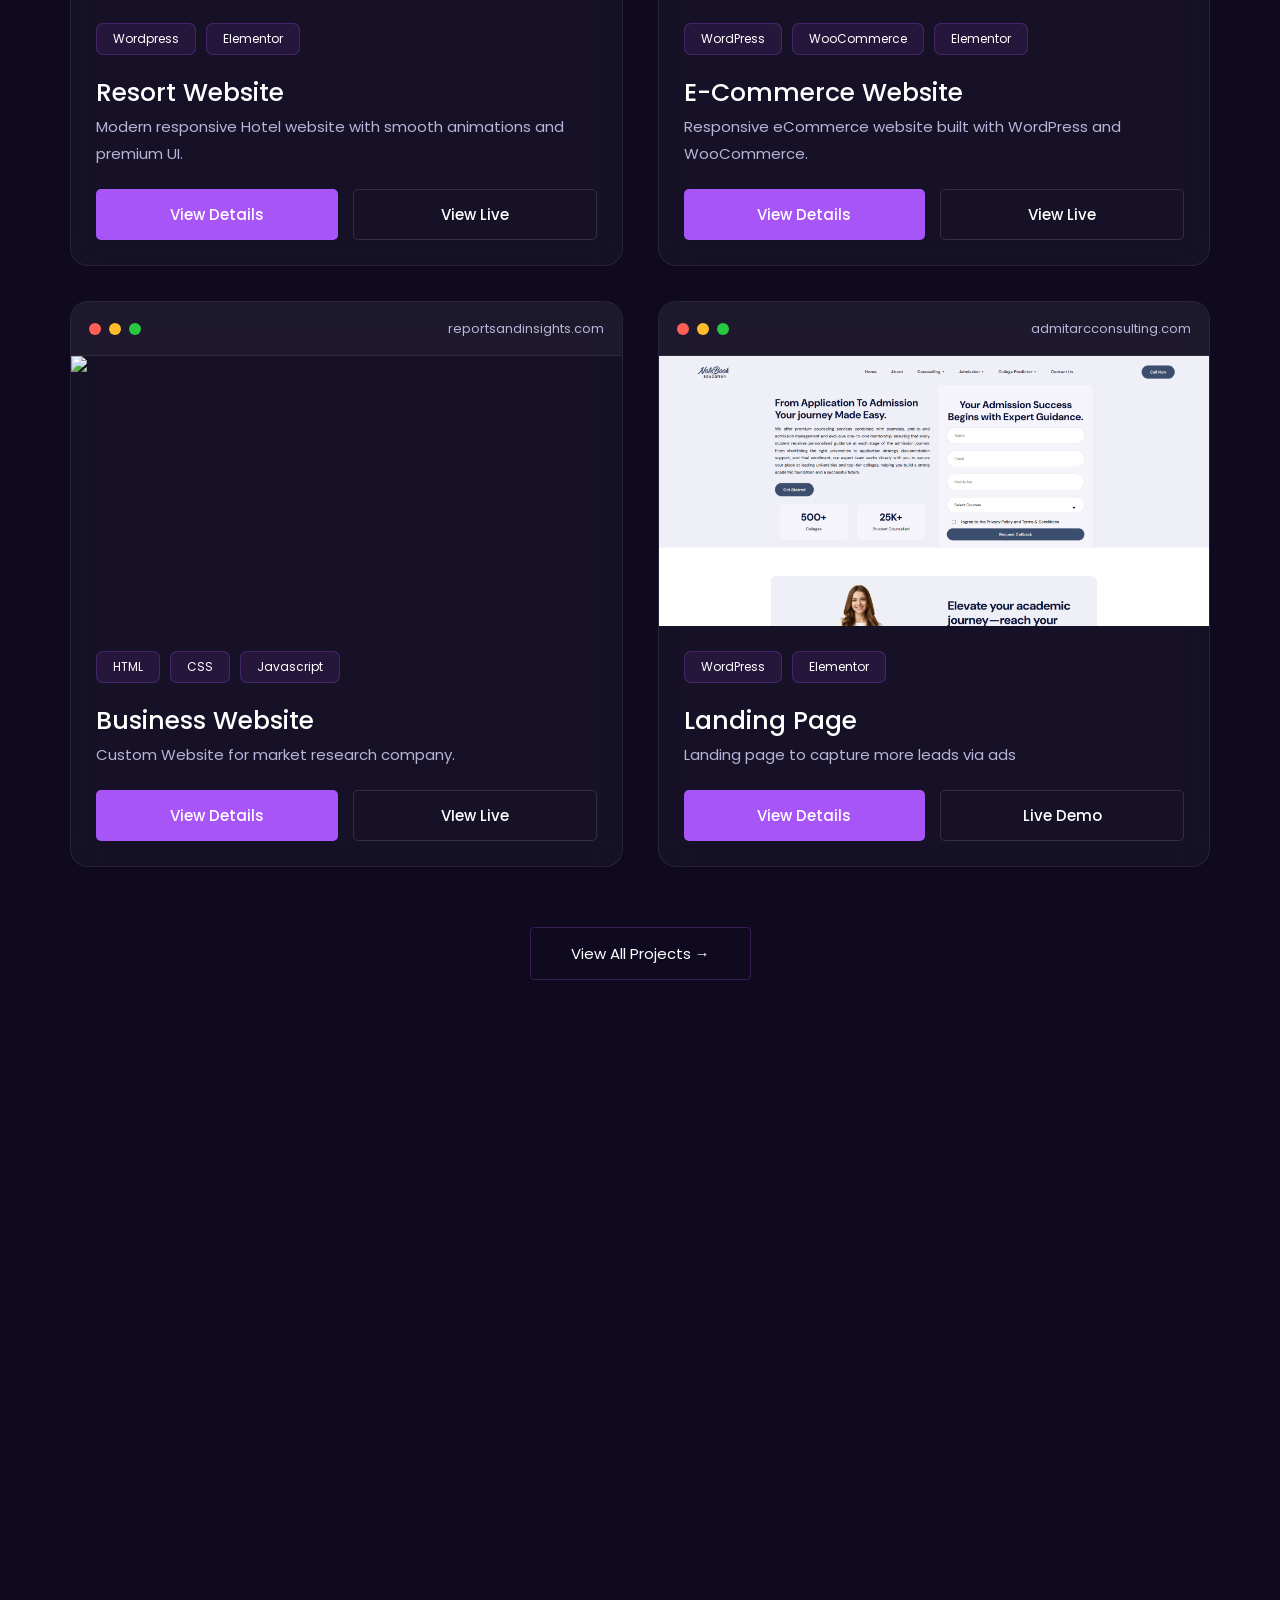
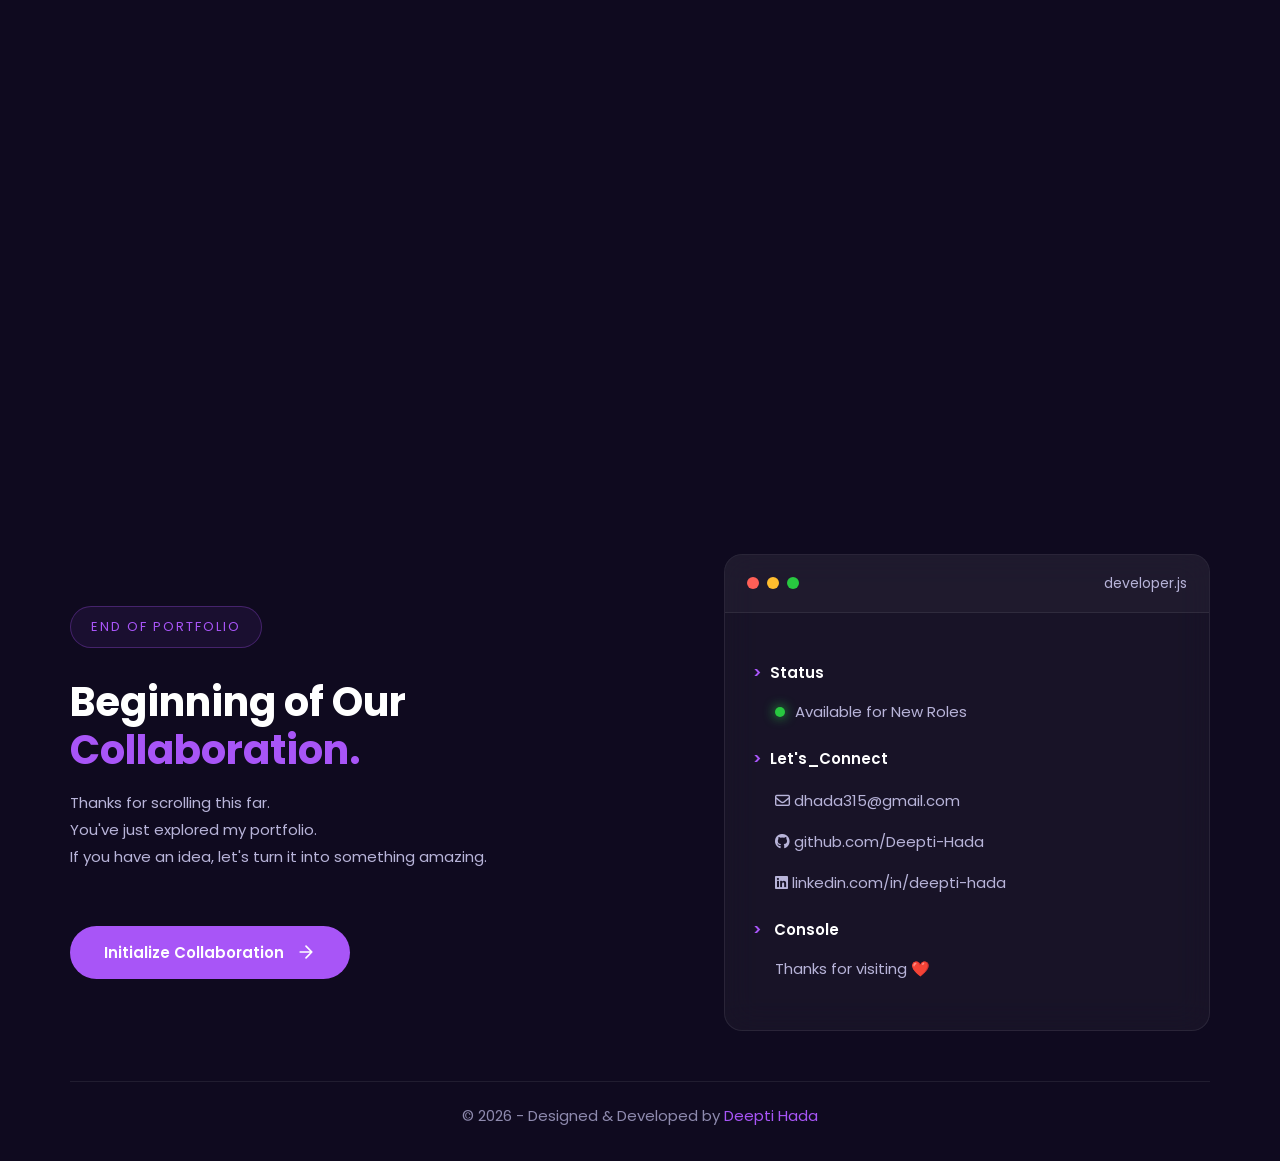
==== commit 6c1db604: "Update index.html" ====
--- a/index.html
+++ b/index.html
@@ -70,7 +70,7 @@
     <div class="row">
       <div class="col-md-7 d-flex flex-column align-items-start justify-content-center"  data-aos="fade-right">
           <span class="subtitle">Hi, I’m Deepti Hada</span>
-          <h1>Helping Brands Grow <br>Through <span class="hl-text dynamic-word"> Modern Websites</span></h1>
+          <h1>Building Better Brands <br>Through <span class="hl-text dynamic-word"> Modern Websites</span></h1>
           <span class="my-3 ">Design | Develope | Deploy</span>
           <p>Driven by creativity and clean code, I build responsive and user-focused websites that deliver real business impact.
             Passionate about crafting modern, high-performance websites that help businesses grow and succeed online.</p>
@@ -89,7 +89,7 @@
 
         <div class="globe-glow"></div>
 
-        <img src="images/banner-right.png"
+        <img src="images/bn.png"
              class="hero-globe"
              alt="Digital technology globe">
 
@@ -139,7 +139,7 @@
 <div class="section-heading"  data-aos="fade-up" data-aos-duration="1000">
 <span class="subtitle">About Me</span>
 <h2>Building Digital <span>Experiences</span></h2>
-<p>I create modern, responsive and high-performing websites that help
+<p>Create modern, responsive and high-performing websites that help
 businesses establish a strong online presence.</p>
 </div>
 
@@ -193,7 +193,7 @@
 <span class="about-tag">
 WHO I AM
 </span>
-<h3>Building Modern Websites That<span> Deliver Results.</span>
+<h3>Web & WordPress <span>Developer</span>
 </h3>
 
 <p>
@@ -314,9 +314,10 @@
             </div>
 
             <ul>
-                <li>Git</li>
                 <li>GitHub</li>
                 <li>VS Code</li>
+                <li>Figma</li>
+                <li>Canva</li>
                 <li>Postman</li>
             </ul>
         </div>
@@ -370,7 +371,7 @@
 
     <div class="section-heading"  data-aos="fade-up" data-aos-duration="1000">
         <span class="subtitle">What I Do</span>
-        <h2>Services I <span>Offer</span></h2>
+        <h2>Turning Ideas Into  <span>Interfaces</span></h2>
         <p>Providing High-converting web solutions for businesses to grow</p>
     </div>
 
@@ -515,28 +516,26 @@
 <div class="career-stats">
 
 <div>
-<strong>15+</strong>
-<span>Projects</span>
+<strong>Platform</strong>
+<span>WordPress Development</span>
 </div>
 
 <div>
-<strong>3+</strong>
-<span>Years</span>
+<strong>Ecosystem</strong>
+<span>Elementor · WooCommerce</span>
 </div>
 
 <div>
-<strong>100%</strong>
-<span>Responsive</span>
+<strong>Approach</strong>
+<span>Custom & Scalable Websites</span>
 </div>
 
 </div>
 
 <div class="career-tech">
-<span>HTML</span>
-<span>CSS</span>
-<span>JS</span>
-<span>PHP</span>
 <span>WordPress</span>
+<span>Woocommerce</span>
+<span>Elementor</span>
 </div>
 
 </div>
@@ -558,7 +557,7 @@
 
 <div class="career-meta">
 <div>
-<span class="career-period">2020 — 2022</span>
+<span class="career-period">Nov. 2022 - Arp. 2026</span>
 </div>
 <span class="career-type">PROFESSIONAL</span>
 </div>
@@ -567,7 +566,7 @@
 
 <div class="career-title">
 <h3>Frontend Web Developer</h3>
-<h4>Previous Company</h4>
+<h4>Reports And Insights</h4>
 </div>
 
 <p class="career-summary">
@@ -609,18 +608,18 @@
 <div class="career-stats">
 
 <div>
-<strong>20+</strong>
-<span>Web Pages</span>
+<strong>Interface</strong>
+<span>Modern UI Development</span>
 </div>
 
 <div>
-<strong>2+</strong>
-<span>Years</span>
+<strong>Technology</strong>
+<span>HTML · CSS · JavaScript</span>
 </div>
 
 <div>
-<strong>100%</strong>
-<span>Responsive</span>
+<strong>Approach</strong>
+<span>Responsive & User-Focused</span>
 </div>
 
 </div>
@@ -667,7 +666,7 @@
                 <span>detulip.com</span>
             </div>
             <div class="project-image">
-                <img src="images/detulip.png" alt="">
+                <img src="images/detulip-mock.png" alt="">
             </div>
             <div class="project-info">
                 <div class="tech">
@@ -694,7 +693,7 @@
                 <span>mahakbeautyshop.com</span>
             </div>
             <div class="project-image">
-                <img src="images/Mahakbeautyshop.png">
+                <img src="images/MHK.png">
             </div>
             <div class="project-info">
                 <div class="tech">
@@ -722,7 +721,7 @@
                 <span>reportsandinsights.com</span>
             </div>
             <div class="project-image">
-                <img src="images/DAV.png">
+                <img src="images/davcrop.png">
             </div>
             <div class="project-info">
                 <div class="tech">
@@ -778,7 +777,7 @@
     <div class="popup-box">
         <button class="close-popup"> × </button>
         <div class="popup-left">
-            <video id="popupVideo" controls></video>
+             <img id="popupImage" src="" alt="Project Preview">
         </div>
         <div class="popup-right">
             <span class="popup-category">Web Development </span>
@@ -815,8 +814,8 @@
             <div class="status-box">
                 <span class="status-dot"></span>
                 <div>
-                    <h4>Available for Freelance</h4>
-                    <p class="mb-0">Currently accepting new projects.</p>
+                    <h4>Open to Opportunities</h4>
+                    <p class="mb-0">Ready to collaborate & build something impactful.</p>
                 </div>
             </div>
             <div class="timeline">
@@ -871,7 +870,7 @@
         </div>
         <!-- RIGHT SIDE -->
         <div class="contact-right" data-aos="flip-up" data-aos-delay="200">
-            <h3 class="text-center">Tell Me About Your Project</h3>
+            <h3 class="text-center">Let's Start a Conversation</h3>
             <p  class="text-center">Fill out the form and I'll get back to you soon.</p>
             <form action="https://api.web3forms.com/submit" method="POST" id="contactForm">
                   <input type="hidden" name="access_key" value="5024a31f-a30e-4b47-9979-039932355373">
@@ -890,13 +889,11 @@
                     </div>
                     <div class="input-group">
                         <select name="type" required>
-                            <option selected disabled>Project Type</option>
-                            <option>Business Website</option>
-                            <option>WordPress Website</option>
-                            <option>E-Commerce Website</option>
-                            <option>Landing Page</option>
-                            <option>Custom Website</option>
-                            <option>Website Redesign</option>
+                            <option selected disabled>How Can We Connect?</option>
+                            <option>Full-Time Opportunity</option>
+                            <option>Freelance Project</option>
+                            <option>Recruitment / Hiring</option>
+                            <option>General Inquiry</option>
                             <option>Other</option>
                         </select>
                     </div>
@@ -946,7 +943,7 @@
                     <span class="prompt">></span>Status
                 </div>
                   <div class="answer">
-                    <span class="online"></span>Available for Freelance
+                    <span class="online"></span>Available for New Roles
                   </div>
 
                 <div class="line">
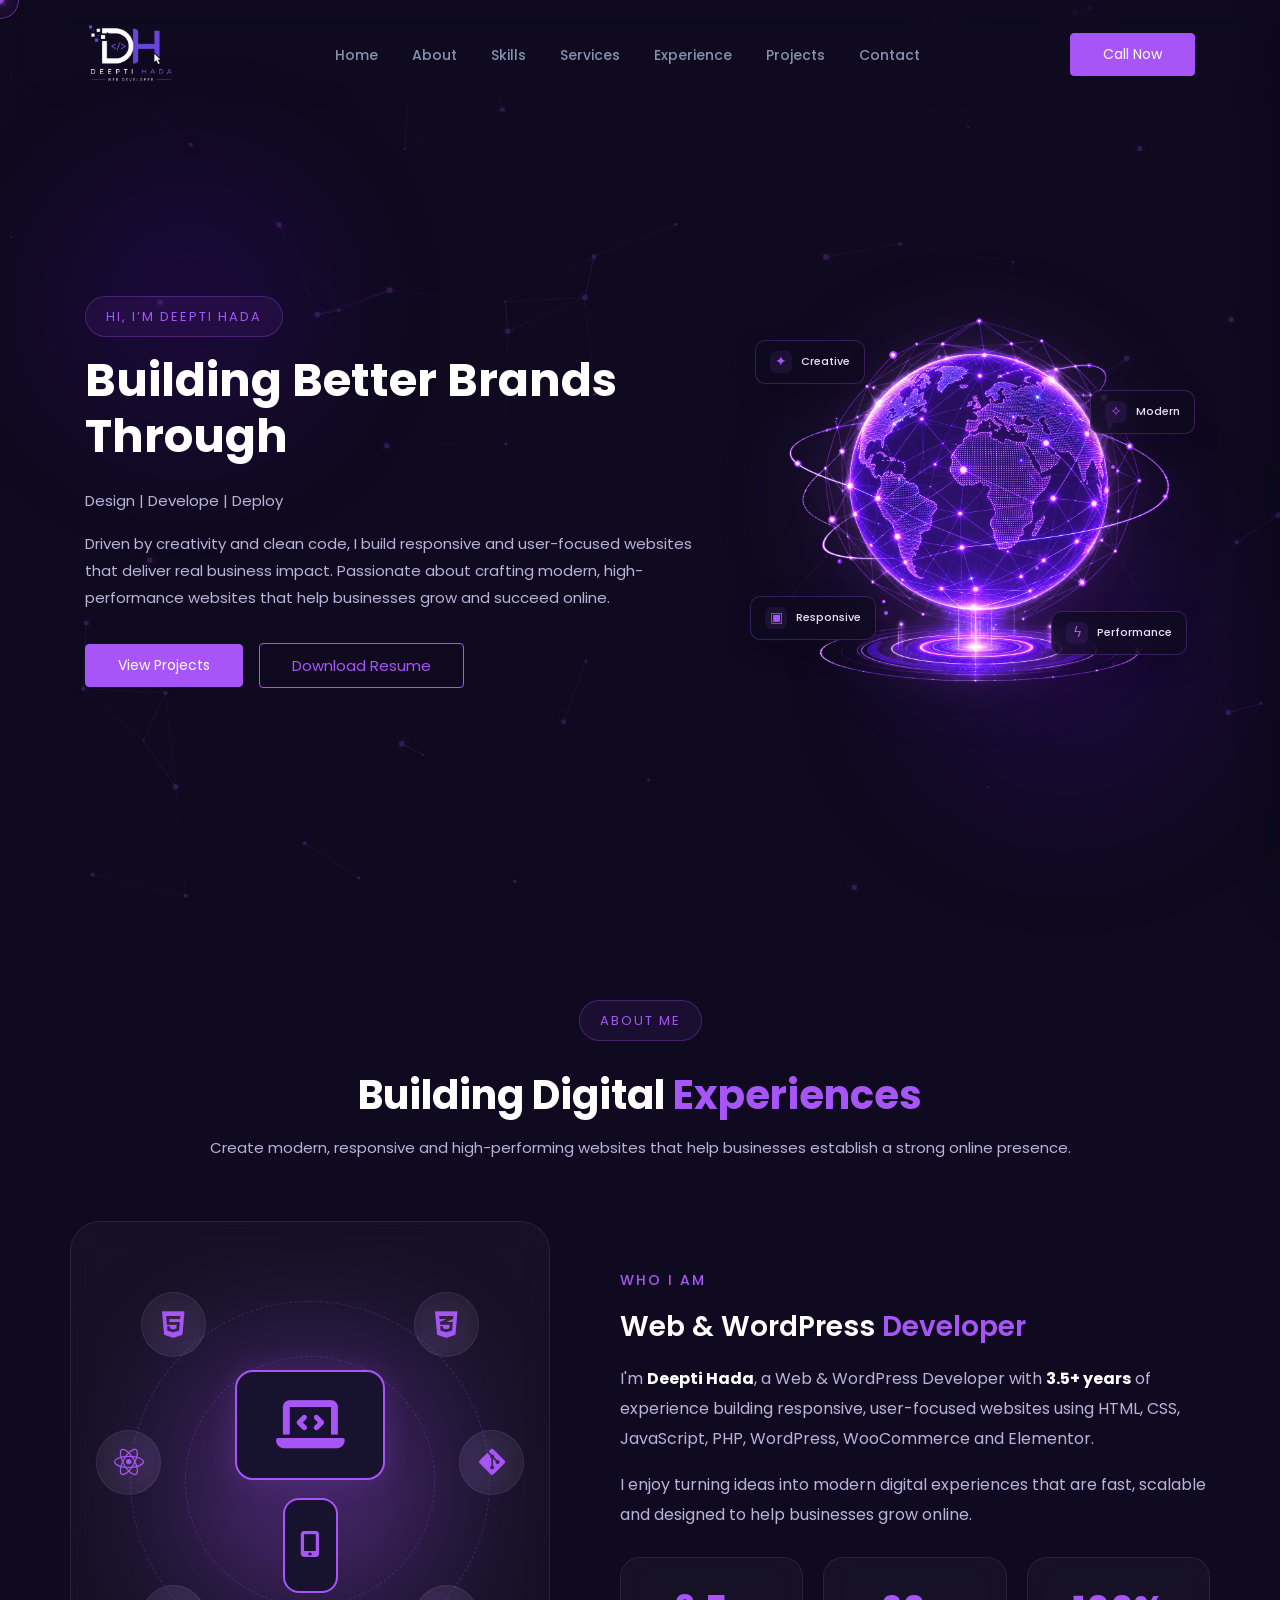
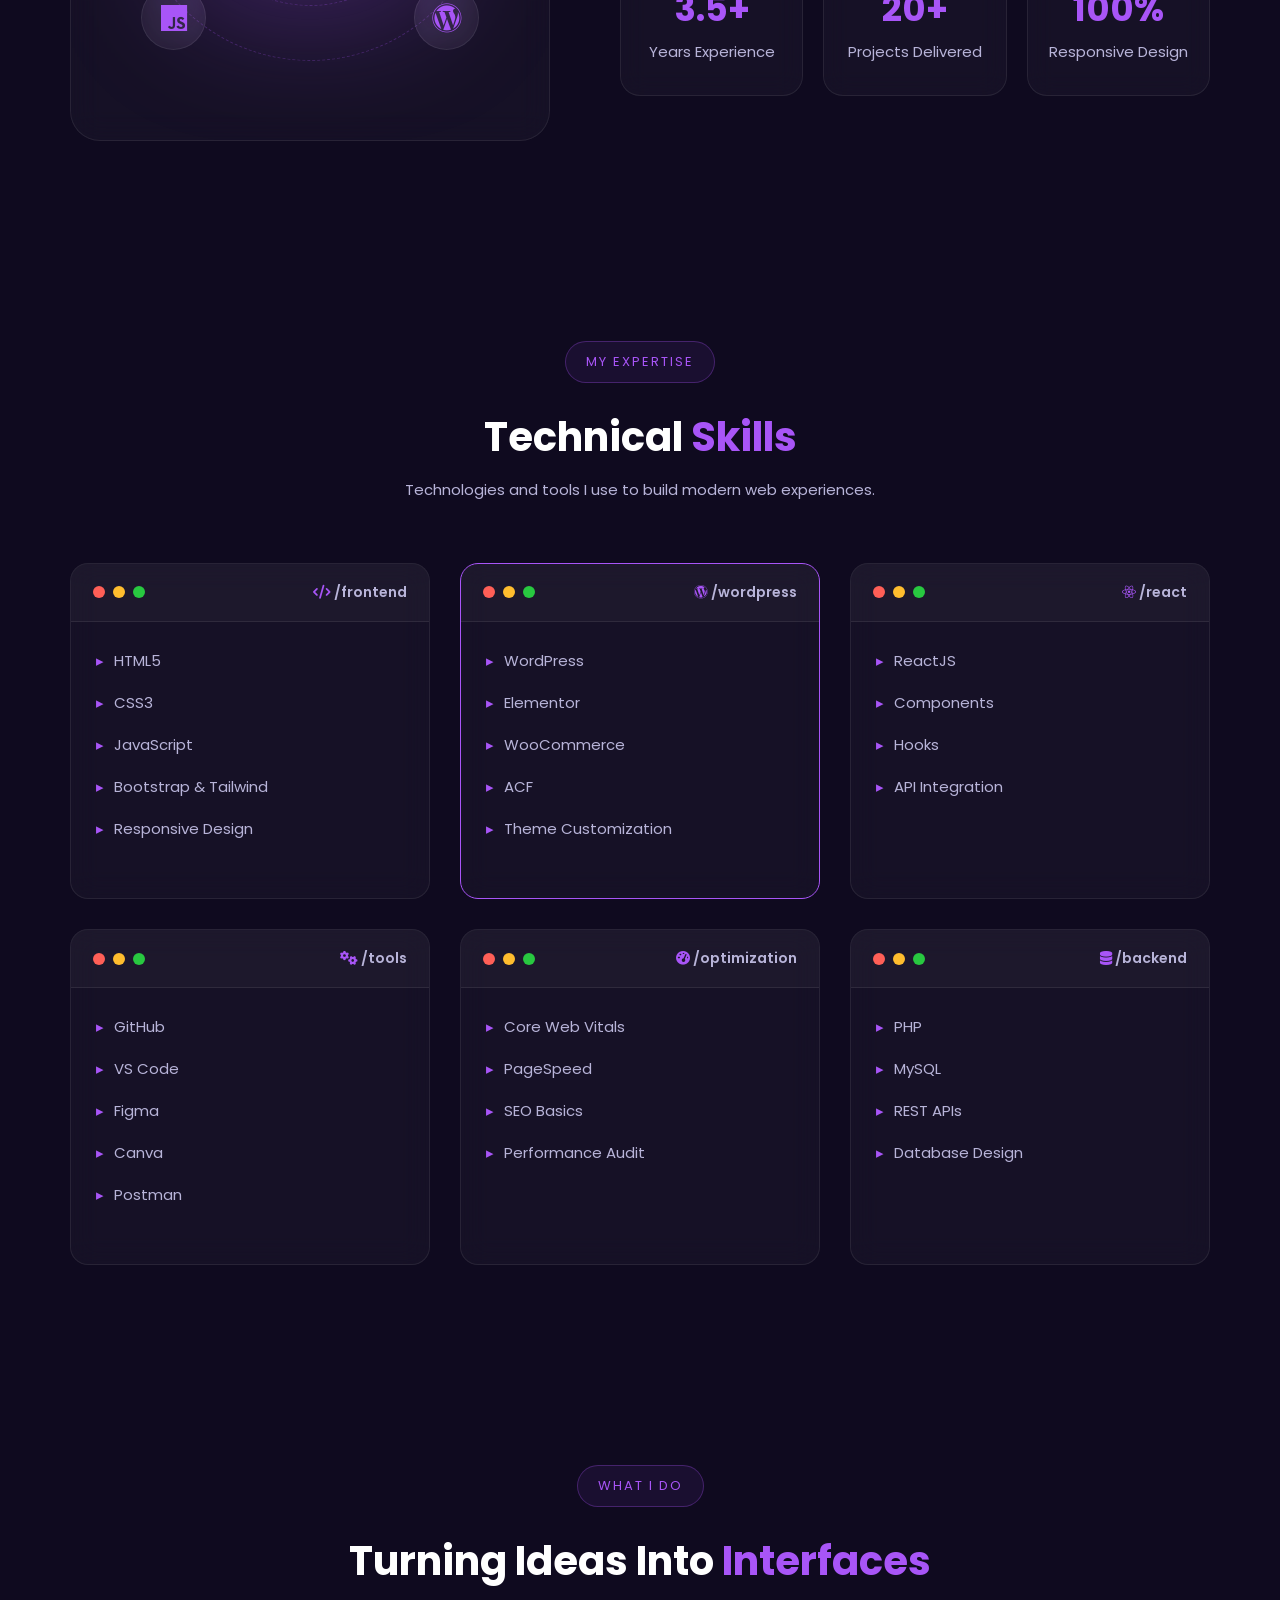
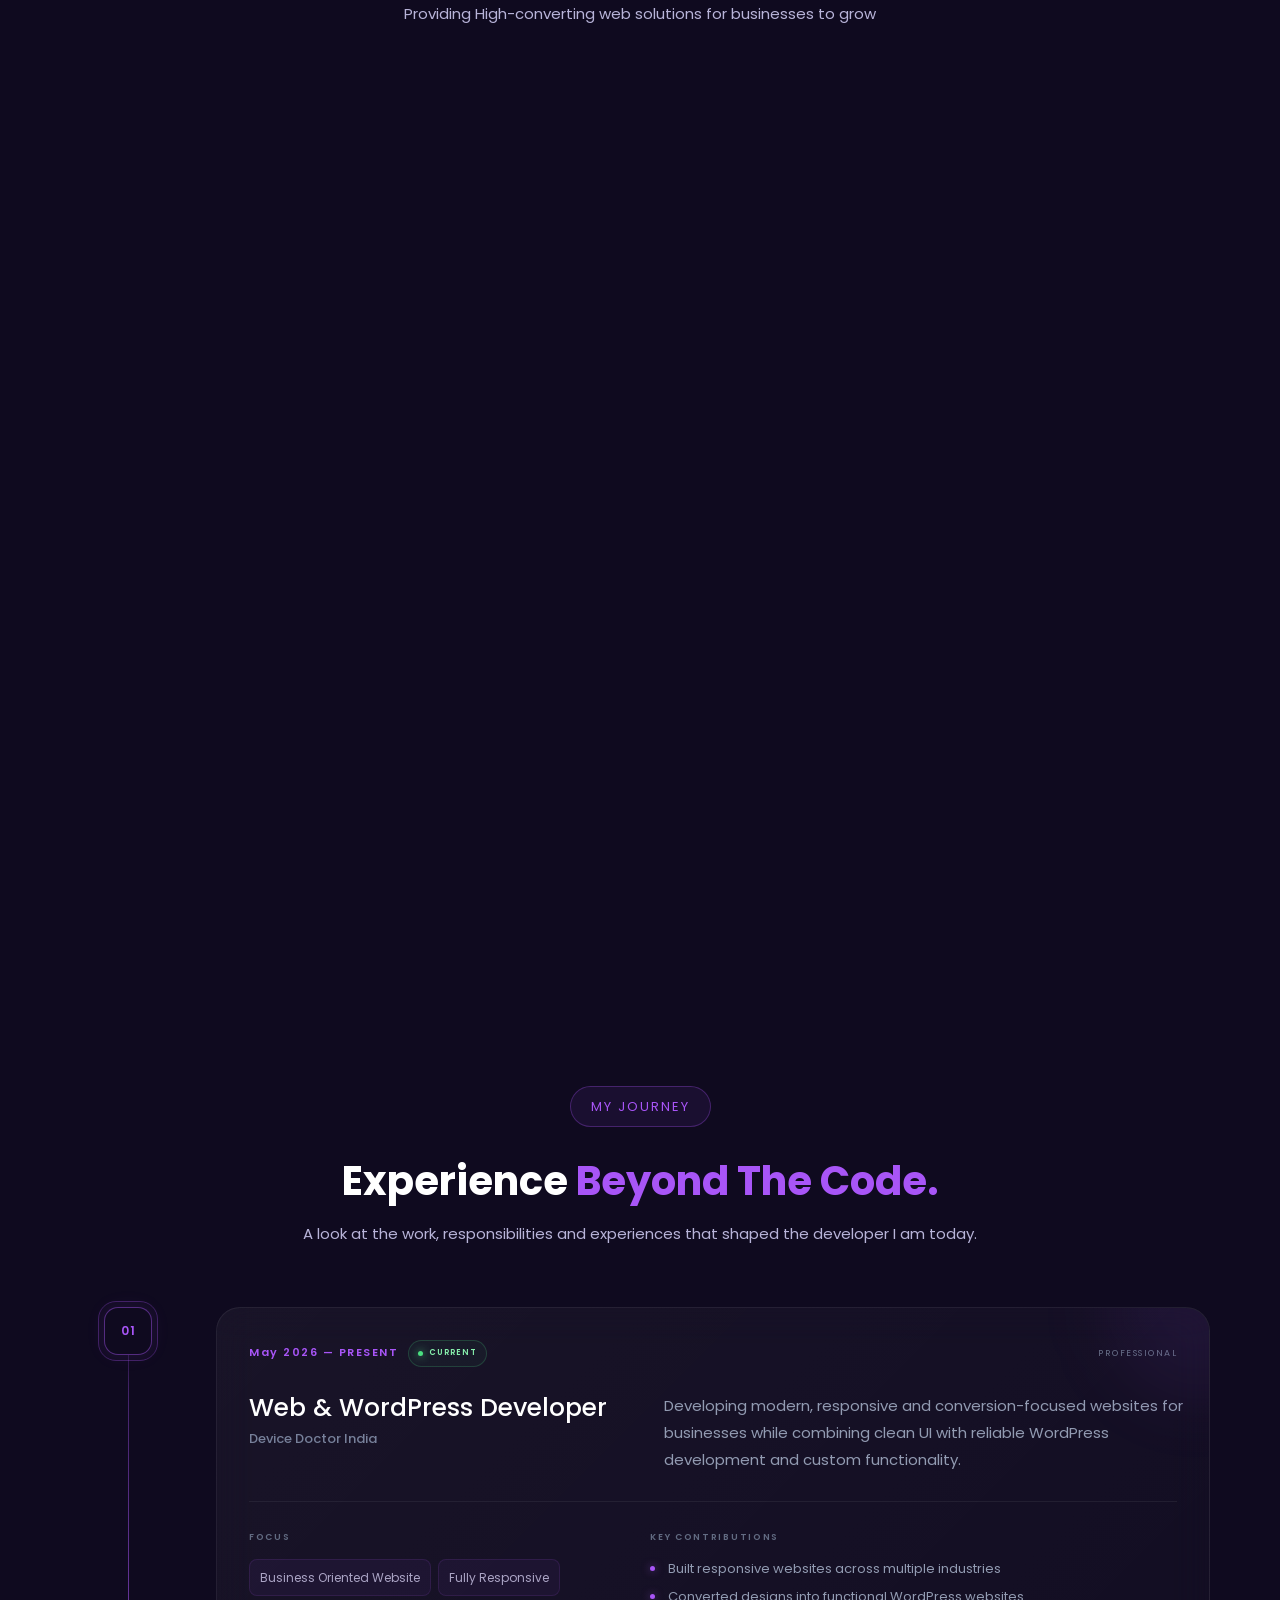
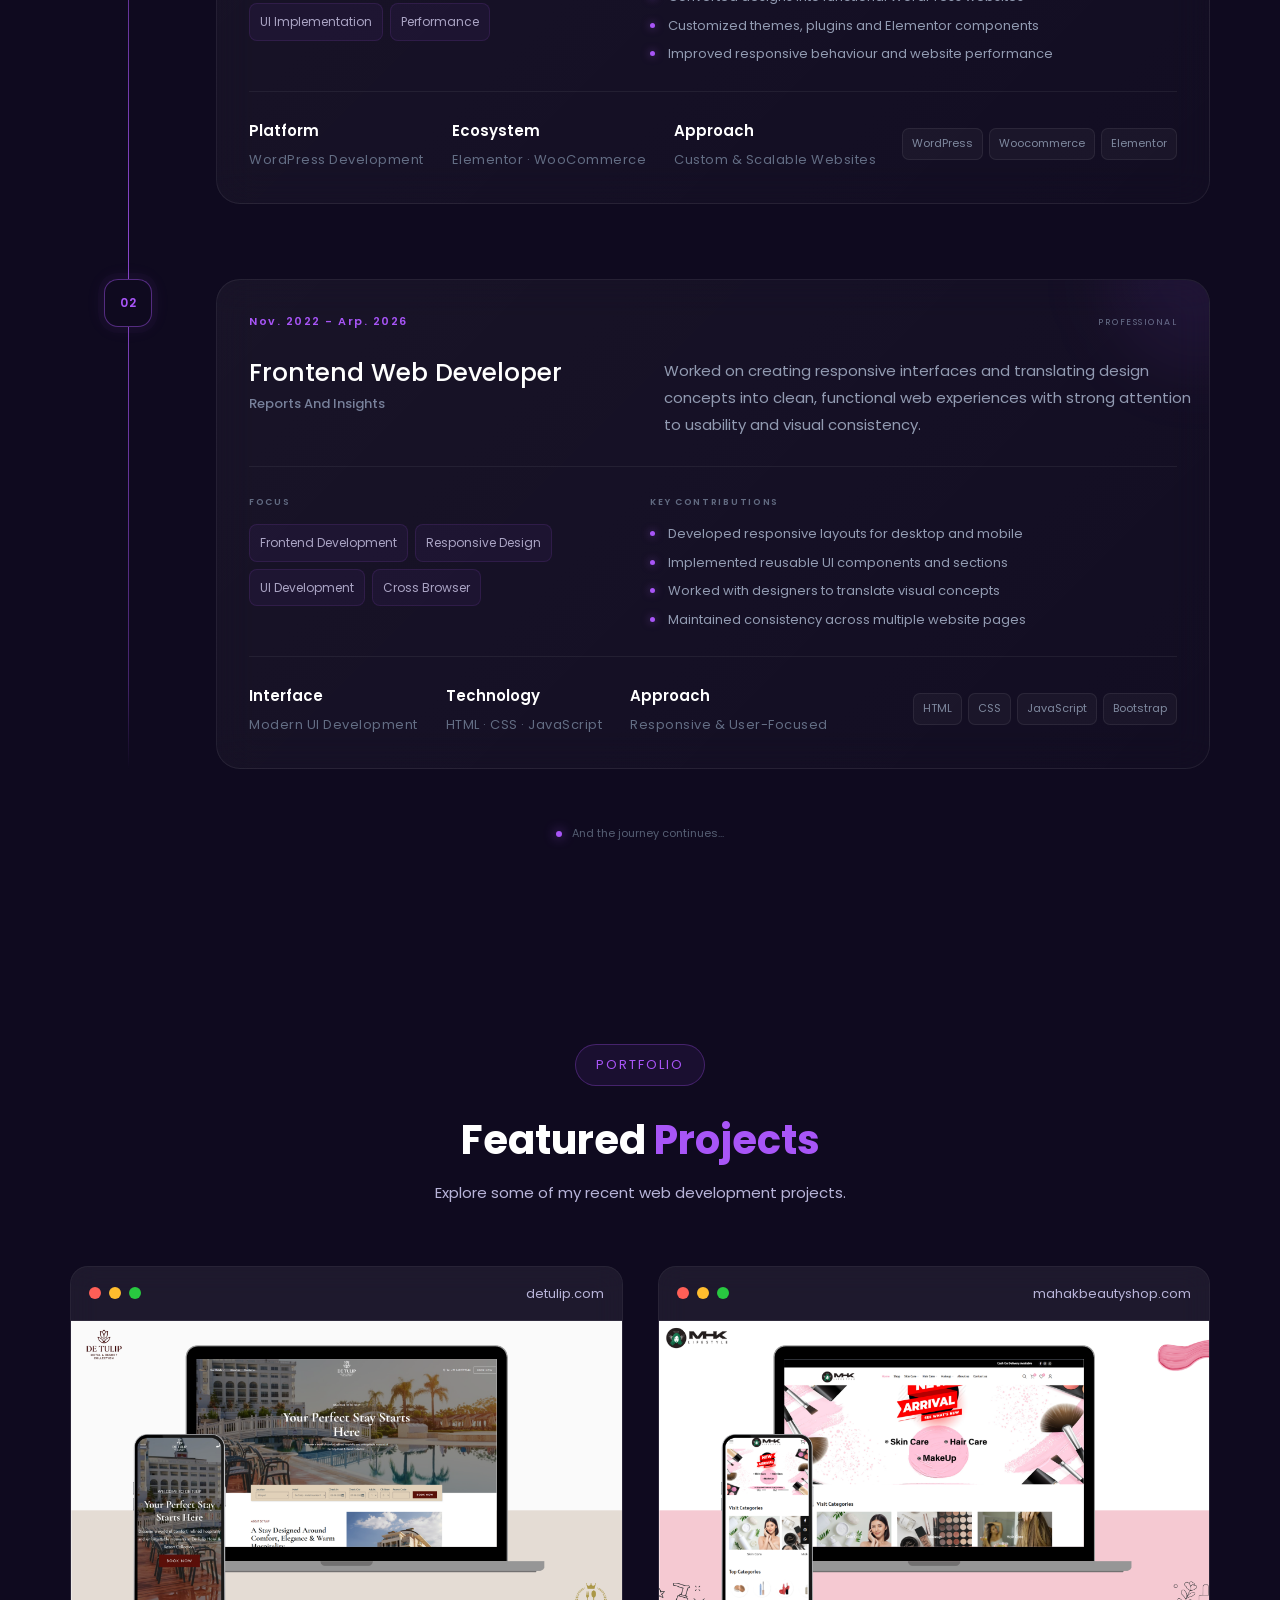
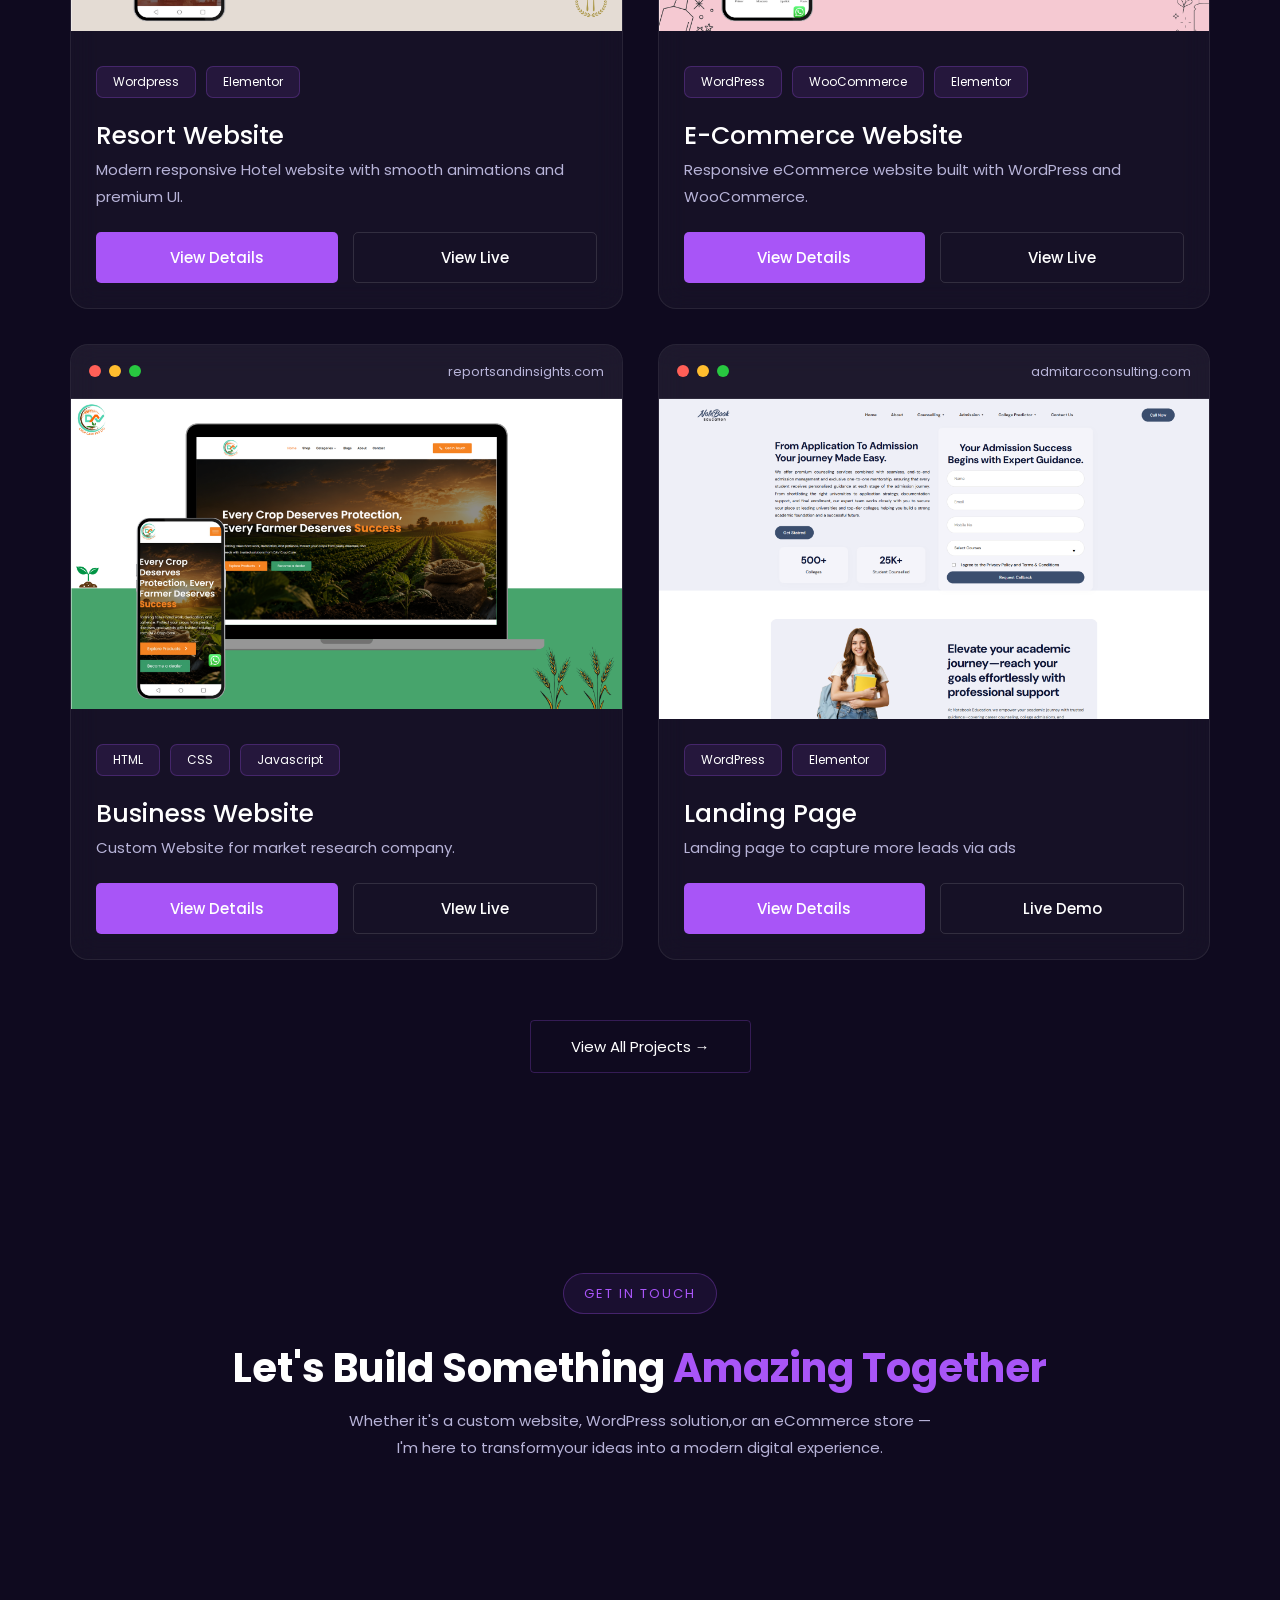
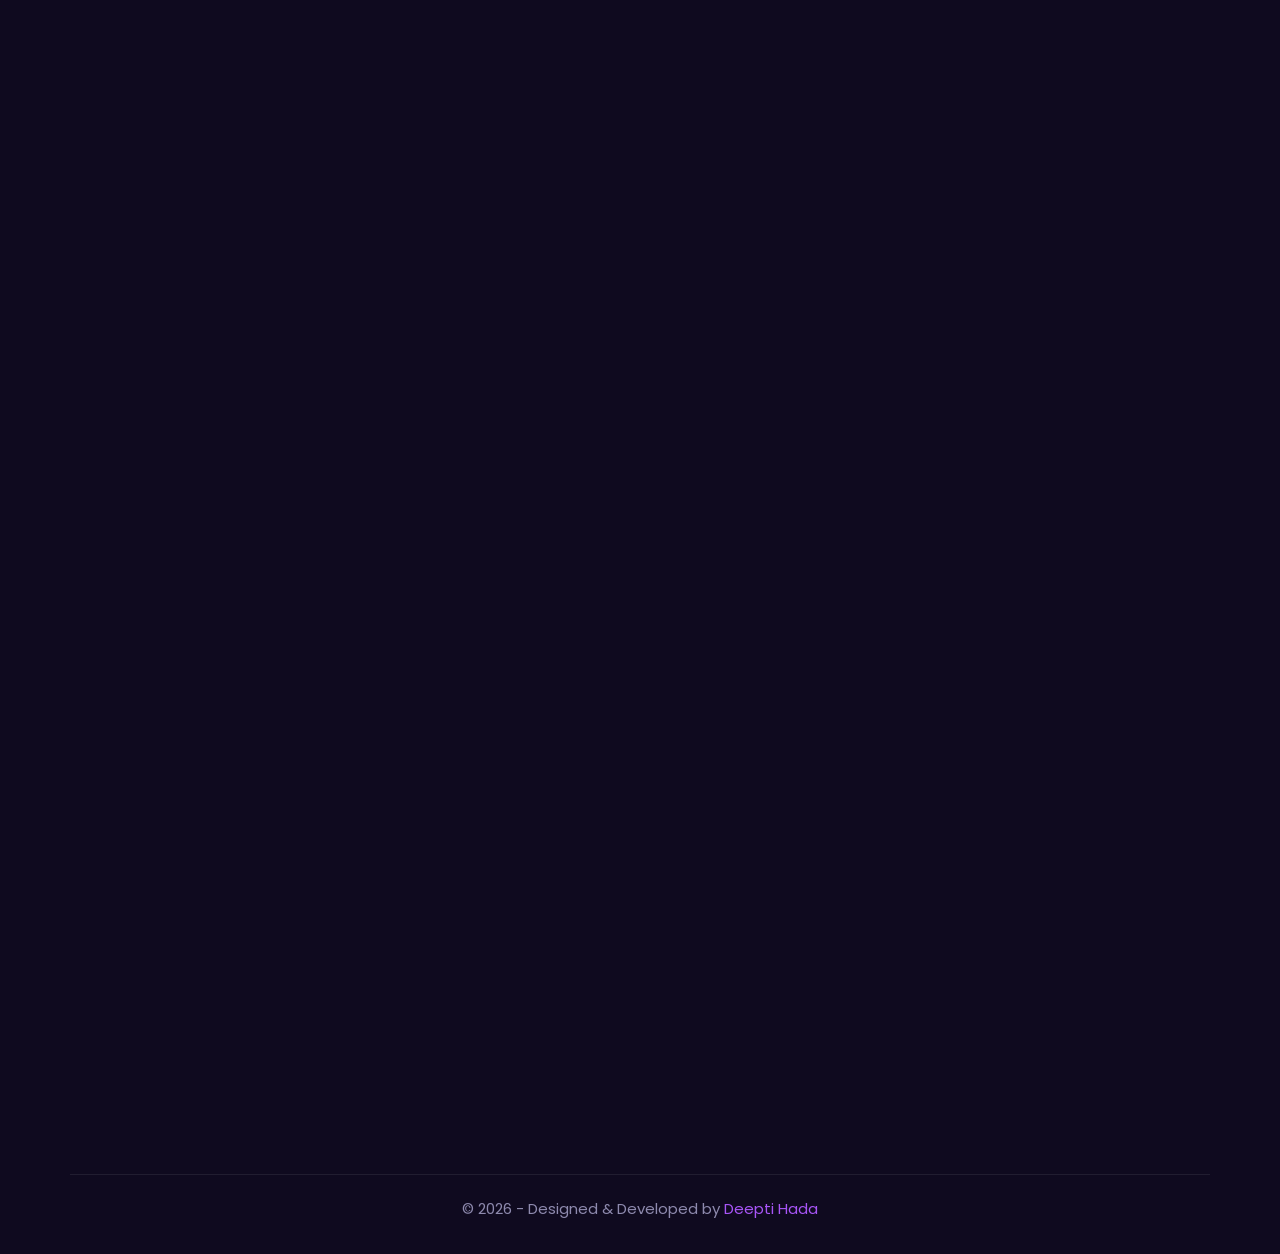
==== commit 9776a3c0: "Update index.html" ====
--- a/index.html
+++ b/index.html
@@ -70,7 +70,7 @@
     <div class="row">
       <div class="col-md-7 d-flex flex-column align-items-start justify-content-center"  data-aos="fade-right">
           <span class="subtitle">Hi, I’m Deepti Hada</span>
-          <h1>Building Better Brands <br>Through <span class="hl-text dynamic-word"> Modern Websites</span></h1>
+          <h1>Building Better Brands Through <span class="hl-text dynamic-word"> Modern Websites</span></h1>
           <span class="my-3 ">Design | Develope | Deploy</span>
           <p>Driven by creativity and clean code, I build responsive and user-focused websites that deliver real business impact.
             Passionate about crafting modern, high-performance websites that help businesses grow and succeed online.</p>
--- a/css/style.css
+++ b/css/style.css
@@ -1704,13 +1704,13 @@
 
 .career-stats strong{
 color:#fff;
-font-size:19px;
+font-size:15px;
 font-weight:600;
 }
 
 .career-stats span{
 color:#636d84;
-font-size:11px;
+font-size:13px;
 letter-spacing:.5px;
 }
 
@@ -2423,7 +2423,7 @@
 
 /*-----------IMAGE----------*/
 .project-image{
-    height:270px;
+    height:320px;
     overflow:hidden;
     position:relative;
 }
@@ -2432,9 +2432,9 @@
     display:block;
     transition:transform 8s linear;
 }
-.project-card:hover .project-image img{
+/* .project-card:hover .project-image img{
     transform:translateY(calc(-100% + 270px));
-}
+} */
 /* .project-image img:hover{
     transform:translateY(0);
 } */
@@ -2549,6 +2549,10 @@
     border-radius:22px;
     overflow:hidden;
     display:grid;
+     /* max-height: 700px; */
+     height: min(700px, 85vh);
+    height: 80vh;
+     min-height: 500px;
     grid-template-columns:1.1fr .9fr;
     transform:scale(.9);
     transition:.35s;
@@ -2559,19 +2563,39 @@
 }
 
 /*-------------VIDEO----------*/
-.popup-left{
-    background:#000;
-}
-.popup-left video{
-    width:100%;
-    height:100%;
-    object-fit:cover;
+.popup-left {
+    width: 100%;
+    height: 100%;
+    min-height: 0;
+    background: #000;
+    overflow-y: auto;
+    overflow-x: hidden;
+    position: relative;
+    scrollbar-width: none;
+}
+
+.popup-left::-webkit-scrollbar {
+    display: none;
+}
+.popup-left img {
+    width: 100%;
+    height: auto;
+    display: block;
+    position: relative;
+    top: 0;
 }
 /*-------------RIGHT------------*/
 .popup-right{
     padding:35px;
-    max-height:85vh;
+    /* max-height:85vh; */
+     height: 100%;
+    min-height: 0;
     overflow-y:auto;
+    scrollbar-width: none;
+}
+ 
+.popup-right::-webkit-scrollbar {
+    display: none;
 }
 .popup-category{
     display:inline-block;
@@ -2649,9 +2673,10 @@
 @media(max-width:991px){
     .popup-box{
         grid-template-columns:1fr;
+           height:90vh;
     }
     .popup-left{
-        height:280px;
+        height:380px;
     }
 }
 @media(max-width:768px){
@@ -2659,9 +2684,34 @@
         grid-template-columns:1fr;
     }
     .project-image{
-        height:220px;
+        height:250px;
     }
     .project-card:hover .project-image img{
         transform:translateY(calc(-100% + 220px));
     }
 }
+@media(max-width:500px){
+   .details-btn,
+.project-btns a{
+    padding:8px 11px;
+}
+  .popup-left{
+        height:300px;
+    }
+    .popup-right {
+    padding: 20px;
+}
+    .popup-right h2 {
+    font-size: 24px;
+}
+.popup-right h4 {
+    font-size: 19px;
+}
+.popup-buttons a {
+  padding:10px 14px;
+}
+}
+
+
+
+
